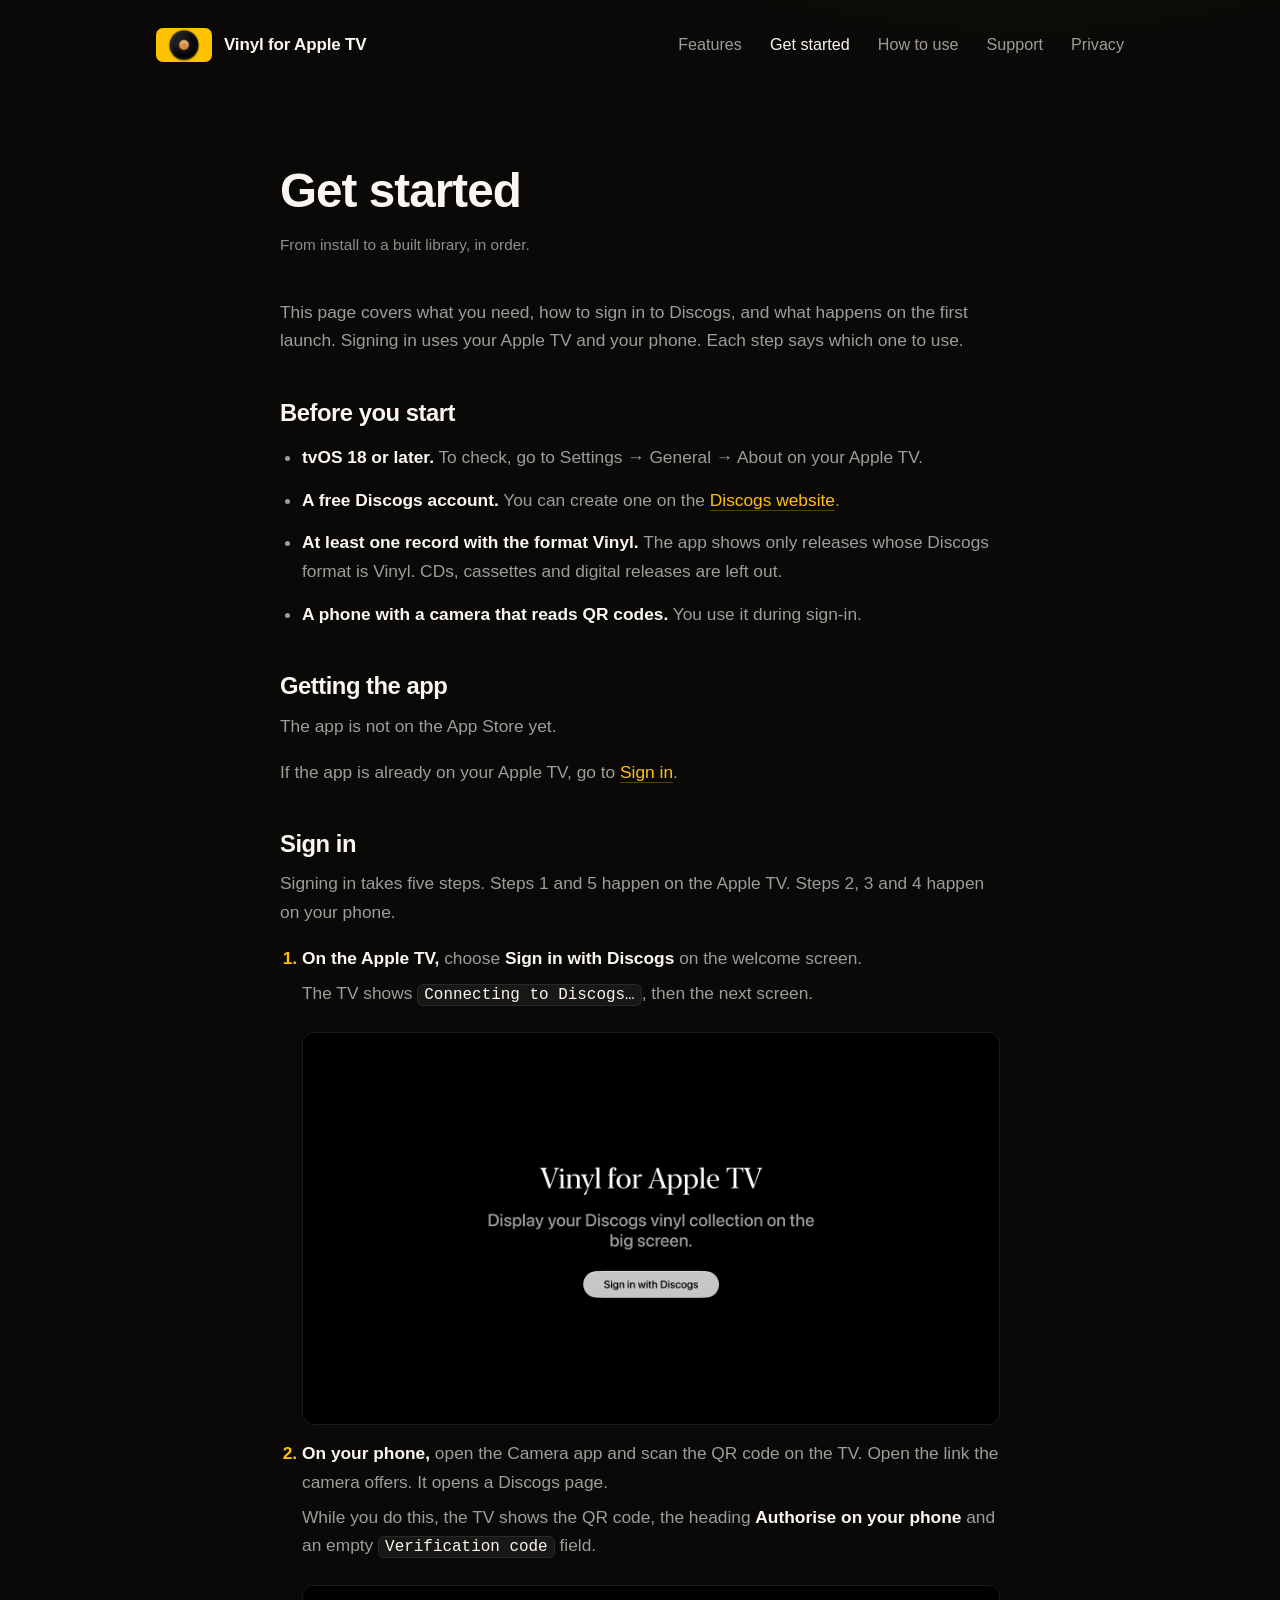
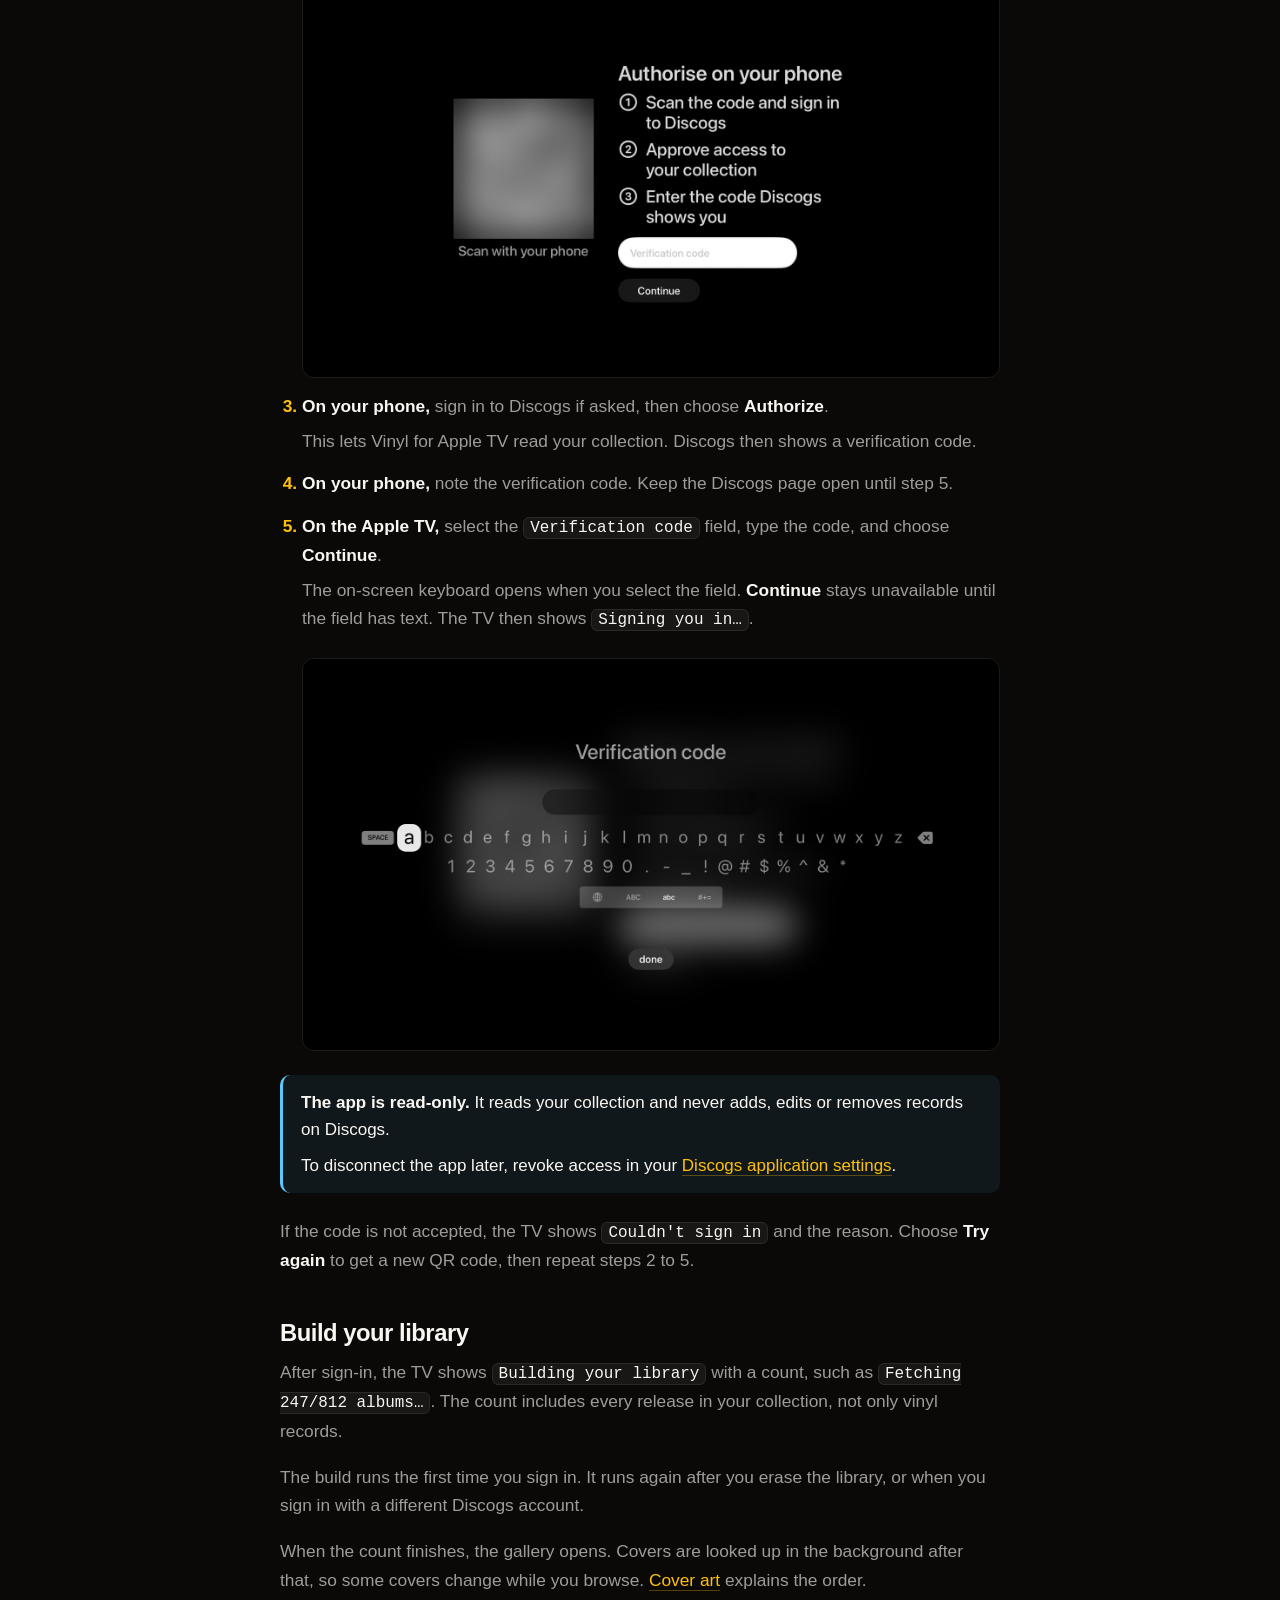
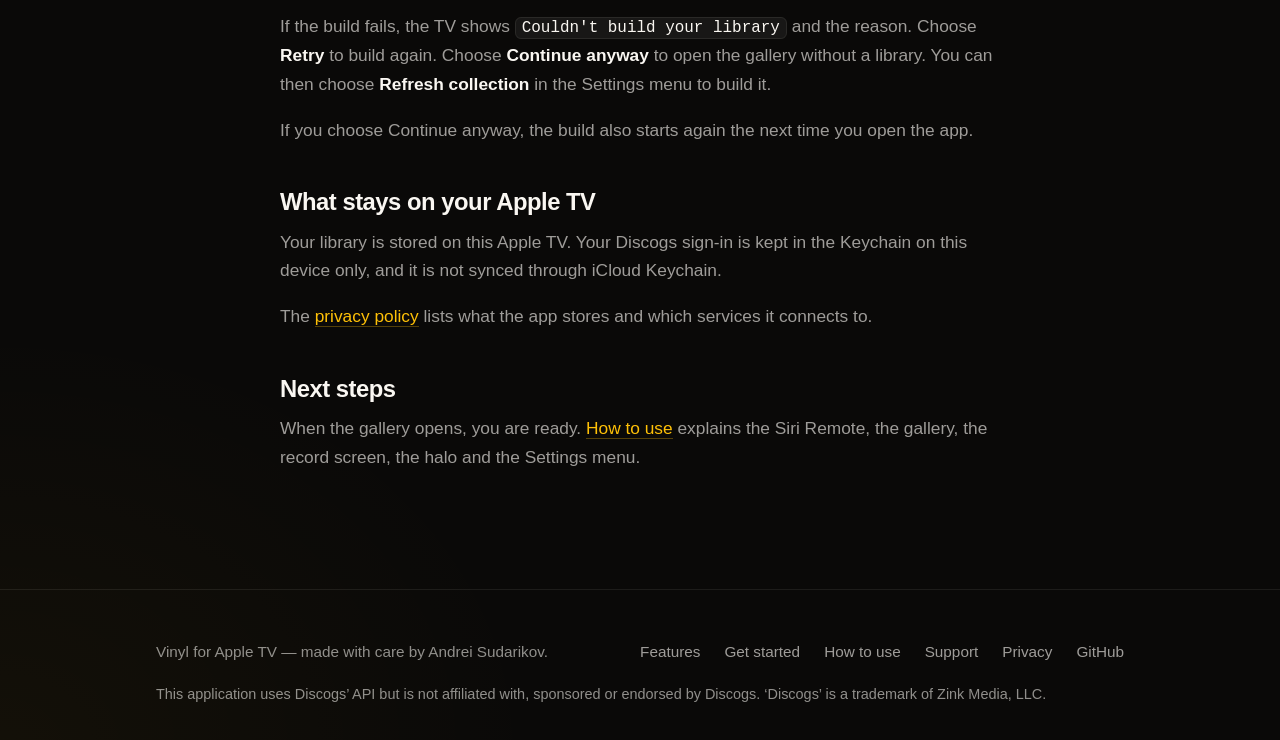
==== docs/get-started.html @ 359ac9bc "Split the guide into Get started, How to use and support pages Part of #162. guide.html becomes a sh" ====
<!doctype html>
<html lang="en">
<head>
  <meta charset="utf-8">
  <meta name="viewport" content="width=device-width, initial-scale=1, viewport-fit=cover">
  <title>Get started — Vinyl for Apple TV</title>
  <meta name="description" content="What you need, how to sign in to Discogs, and what happens when your Vinyl for Apple TV library is built.">
  <meta name="theme-color" content="#0a0908">
  <meta property="og:title" content="Get started — Vinyl for Apple TV">
  <meta property="og:description" content="What you need, how to sign in to Discogs, and what happens when your Vinyl for Apple TV library is built.">
  <meta property="og:image" content="https://andreisudarikov19.github.io/vinyl-art-apple-tv/assets/icon.png">
  <meta property="og:type" content="website">
  <link rel="icon" type="image/png" href="assets/icon.png">
  <link rel="apple-touch-icon" href="assets/icon.png">
  <link rel="stylesheet" href="styles.css">
</head>
<body>
  <header>
    <div class="container nav">
      <a class="nav-brand" href="./">
        <img src="assets/icon.png" alt="Vinyl for Apple TV icon">
        <span>Vinyl for Apple TV</span>
      </a>
      <nav class="nav-links" aria-label="Main">
        <a href="index.html#features">Features</a>
        <a href="get-started.html" aria-current="page">Get started</a>
        <a href="how-to-use.html">How to use</a>
        <a href="support.html">Support</a>
        <a href="privacy.html">Privacy</a>
      </nav>
    </div>
  </header>

  <main>
    <article class="container content">
      <h1>Get started</h1>
      <p class="subtitle">From install to a built library, in order.</p>

      <p>This page covers what you need, how to sign in to Discogs, and what happens on the first launch. Signing in uses your Apple TV and your phone. Each step says which one to use.</p>

      <h2 id="before-you-start">Before you start</h2>
      <ul>
        <li>
          <p><strong>tvOS 18 or later.</strong> To check, go to Settings → General → About on your Apple TV.</p>
        </li>
        <li>
          <p><strong>A free Discogs account.</strong> You can create one on the <a href="https://www.discogs.com">Discogs website</a>.</p>
        </li>
        <li>
          <p><strong>At least one record with the format Vinyl.</strong> The app shows only releases whose Discogs format is Vinyl. CDs, cassettes and digital releases are left out.</p>
        </li>
        <li>
          <p><strong>A phone with a camera that reads QR codes.</strong> You use it during sign-in.</p>
        </li>
      </ul>

      <h2 id="getting-the-app">Getting the app</h2>
      <p>The app is not on the App Store yet.</p>
      <!-- TODO(#162, question 1): state the install route once the owner decides it (TestFlight, a build from source, or the App Store). Do not add a promise before then. -->
      <p>If the app is already on your Apple TV, go to <a href="#sign-in">Sign in</a>.</p>

      <h2 id="sign-in">Sign in</h2>
      <p>Signing in takes five steps. Steps 1 and 5 happen on the Apple TV. Steps 2, 3 and 4 happen on your phone.</p>
      <ol>
        <li>
          <p><strong>On the Apple TV,</strong> choose <strong>Sign in with Discogs</strong> on the welcome screen.</p>
          <p>The TV shows <code>Connecting to Discogs…</code>, then the next screen.</p>
          <img class="screen" src="assets/screens/onboarding/welcome.jpg" alt="The welcome screen: the title Vinyl for Apple TV, a subtitle, and a single Sign in with Discogs button.">
        </li>
        <li>
          <p><strong>On your phone,</strong> open the Camera app and scan the QR code on the TV. Open the link the camera offers. It opens a Discogs page.</p>
          <p>While you do this, the TV shows the QR code, the heading <strong>Authorise on your phone</strong> and an empty <code>Verification code</code> field.</p>
          <img class="screen" src="assets/screens/onboarding/authorize.jpg" alt="The Authorise on your phone screen: a blurred QR code on the left, and three numbered steps, an empty Verification code field and a Continue button on the right.">
        </li>
        <li>
          <p><strong>On your phone,</strong> sign in to Discogs if asked, then choose <strong>Authorize</strong>.</p>
          <p>This lets Vinyl for Apple TV read your collection. Discogs then shows a verification code.</p>
        </li>
        <li>
          <p><strong>On your phone,</strong> note the verification code. Keep the Discogs page open until step 5.</p>
        </li>
        <li>
          <p><strong>On the Apple TV,</strong> select the <code>Verification code</code> field, type the code, and choose <strong>Continue</strong>.</p>
          <p>The on-screen keyboard opens when you select the field. <strong>Continue</strong> stays unavailable until the field has text. The TV then shows <code>Signing you in…</code>.</p>
          <img class="screen" src="assets/screens/onboarding/keyboard.jpg" alt="The on-screen keyboard under the Verification code heading, with rows of letters, digits and symbols, and a done key.">
        </li>
      </ol>

      <div class="callout info">
        <p><strong>The app is read-only.</strong> It reads your collection and never adds, edits or removes records on Discogs.</p>
        <p>To disconnect the app later, revoke access in your <a href="https://www.discogs.com/settings/applications">Discogs application settings</a>.</p>
      </div>

      <p>If the code is not accepted, the TV shows <code>Couldn't sign in</code> and the reason. Choose <strong>Try again</strong> to get a new QR code, then repeat steps 2 to 5.</p>

      <h2 id="build-library">Build your library</h2>
      <p>After sign-in, the TV shows <code>Building your library</code> with a count, such as <code>Fetching 247/812 albums…</code>. The count includes every release in your collection, not only vinyl records.</p>
      <p>The build runs the first time you sign in. It runs again after you erase the library, or when you sign in with a different Discogs account.</p>
      <p>When the count finishes, the gallery opens. Covers are looked up in the background after that, so some covers change while you browse. <a href="how-to-use.html#cover-art">Cover art</a> explains the order.</p>
      <p>If the build fails, the TV shows <code>Couldn't build your library</code> and the reason. Choose <strong>Retry</strong> to build again. Choose <strong>Continue anyway</strong> to open the gallery without a library. You can then choose <strong>Refresh collection</strong> in the Settings menu to build it.</p>
      <p>If you choose Continue anyway, the build also starts again the next time you open the app.</p>

      <h2 id="what-stays-on-your-apple-tv">What stays on your Apple TV</h2>
      <p>Your library is stored on this Apple TV. Your Discogs sign-in is kept in the Keychain on this device only, and it is not synced through iCloud Keychain.</p>
      <p>The <a href="privacy.html">privacy policy</a> lists what the app stores and which services it connects to.</p>

      <h2>Next steps</h2>
      <p>When the gallery opens, you are ready. <a href="how-to-use.html">How to use</a> explains the Siri Remote, the gallery, the record screen, the halo and the Settings menu.</p>
    </article>
  </main>

  <footer>
    <div class="container footer-inner">
      <div>Vinyl for Apple TV — made with care by Andrei Sudarikov.</div>
      <nav class="footer-links" aria-label="Footer">
        <a href="index.html#features">Features</a>
        <a href="get-started.html">Get started</a>
        <a href="how-to-use.html">How to use</a>
        <a href="support.html">Support</a>
        <a href="privacy.html">Privacy</a>
        <a href="https://github.com/andreisudarikov19/vinyl-art-apple-tv">GitHub</a>
      </nav>
      <p class="footer-notice">This application uses Discogs’ API but is not affiliated with, sponsored or endorsed by Discogs. ‘Discogs’ is a trademark of Zink Media, LLC.</p>
    </div>
  </footer>
</body>
</html>
---- docs/styles.css ----
:root {
  --bg: #0a0908;
  --bg-elevated: #15120e;
  --surface: rgba(255, 247, 233, 0.04);
  --surface-border: rgba(255, 247, 233, 0.08);
  --text: #faf7f2;
  --text-muted: rgba(250, 247, 242, 0.62);
  --text-faint: rgba(250, 247, 242, 0.56);
  --yolk: #ffc107;
  --yolk-warm: #ffb300;
  --yolk-glow: rgba(255, 193, 7, 0.22);
  --radius: 18px;
  --radius-lg: 28px;
  --max-width: 1080px;
  --content-pad: clamp(20px, 5vw, 56px);
}

* { box-sizing: border-box; }

html, body {
  margin: 0;
  padding: 0;
  background: var(--bg);
  color: var(--text);
  font-family: -apple-system, BlinkMacSystemFont, "SF Pro Display", "SF Pro Text", "Segoe UI", Roboto, Helvetica, Arial, sans-serif;
  font-size: 17px;
  line-height: 1.55;
  -webkit-font-smoothing: antialiased;
  -moz-osx-font-smoothing: grayscale;
  text-rendering: optimizeLegibility;
}

body {
  background:
    radial-gradient(ellipse 1200px 800px at 80% -10%, rgba(255, 193, 7, 0.08), transparent 60%),
    radial-gradient(ellipse 900px 700px at 0% 100%, rgba(255, 193, 7, 0.04), transparent 60%),
    var(--bg);
  min-height: 100vh;
}

a {
  color: var(--yolk);
  text-decoration: none;
  border-bottom: 1px solid rgba(255, 193, 7, 0.3);
  transition: border-color 120ms ease, color 120ms ease;
}
a:hover { border-bottom-color: var(--yolk); }
a:focus-visible,
.btn:focus-visible,
.faq summary:focus-visible {
  outline: 2px solid var(--yolk);
  outline-offset: 3px;
  border-radius: 4px;
}

h1, h2, h3 {
  font-weight: 700;
  letter-spacing: -0.02em;
  margin: 0;
  color: var(--text);
}
h1 { font-size: clamp(2.4rem, 6vw, 4.2rem); line-height: 1.05; }
h2 { font-size: clamp(1.6rem, 3.4vw, 2.4rem); line-height: 1.15; margin-bottom: 0.4em; }
h3 { font-size: 1.2rem; letter-spacing: -0.01em; }

p { margin: 0 0 1em; color: var(--text-muted); }
p.lead { font-size: clamp(1.15rem, 1.8vw, 1.35rem); color: var(--text); line-height: 1.45; }

.container {
  max-width: var(--max-width);
  margin: 0 auto;
  padding-left: var(--content-pad);
  padding-right: var(--content-pad);
}

/* --- Nav --- */
.nav {
  padding-top: 28px;
  padding-bottom: 28px;
  display: flex;
  flex-wrap: wrap;
  gap: 12px 28px;
  align-items: center;
  justify-content: space-between;
}
.nav-brand {
  display: flex;
  align-items: center;
  gap: 12px;
  color: var(--text);
  font-weight: 600;
  border: none;
  letter-spacing: -0.01em;
}
.nav-brand img { width: 56px; height: auto; aspect-ratio: 5 / 3; border-radius: 7px; object-fit: cover; }
.nav-links {
  display: flex;
  gap: 28px;
  font-size: 0.95rem;
}
.nav-links a {
  color: var(--text-muted);
  border: none;
}
.nav-links a:hover,
.nav-links a[aria-current="page"] { color: var(--text); }

/* --- Hero --- */
.hero {
  padding-top: clamp(32px, 5vw, 64px);
  padding-bottom: clamp(48px, 6vw, 80px);
  text-align: center;
  position: relative;
}
.hero-icon {
  width: clamp(200px, 24vw, 280px);
  height: auto;
  aspect-ratio: 5 / 3;
  object-fit: cover;
  border-radius: clamp(20px, 2.8vw, 30px);
  margin: 0 auto 28px;
  display: block;
  box-shadow:
    0 0 80px var(--yolk-glow),
    0 30px 80px rgba(0, 0, 0, 0.6),
    0 0 0 1px rgba(255, 255, 255, 0.04);
}
.hero h1 {
  max-width: 18ch;
  margin: 0 auto 20px;
}
.hero p.lead {
  max-width: 48ch;
  margin: 0 auto 32px;
}

/* --- Buttons --- */
.cta-row {
  display: flex;
  gap: 14px;
  justify-content: center;
  flex-wrap: wrap;
}
.btn {
  display: inline-flex;
  align-items: center;
  gap: 10px;
  padding: 14px 26px;
  border-radius: 100px;
  font-weight: 600;
  font-size: 1rem;
  letter-spacing: -0.005em;
  border: none;
  cursor: pointer;
  transition: transform 120ms ease, box-shadow 120ms ease, background 120ms ease;
}
/* A link styled as a button, for the call to action. */
.btn-link {
  background: var(--yolk);
  color: #0a0908;
}
.btn-link:hover { background: var(--yolk-warm); }

/* Not a link: shown until the App Store page exists. */
.btn-soon {
  background: var(--surface);
  color: var(--text-muted);
  border: 1px solid var(--surface-border);
  cursor: default;
}

/* --- Section --- */
section {
  padding: clamp(48px, 5.5vw, 72px) 0 clamp(56px, 6.5vw, 84px);
  position: relative;
}
section + section { border-top: 1px solid var(--surface-border); }

.section-eyebrow {
  display: inline-block;
  font-size: 0.78rem;
  font-weight: 600;
  letter-spacing: 0.18em;
  text-transform: uppercase;
  color: var(--text-faint);
  margin-bottom: 16px;
}

/* --- Showcase / screenshots --- */
.showcase {
  display: grid;
  gap: 20px;
  grid-template-columns: minmax(0, 1fr);
  margin-top: 36px;
}
@media (min-width: 600px) {
  .showcase { grid-template-columns: repeat(2, minmax(0, 1fr)); }
}
@media (min-width: 1100px) {
  .showcase { grid-template-columns: repeat(4, minmax(0, 1fr)); }
}
.showcase-item {
  background: var(--surface);
  border: 1px solid var(--surface-border);
  border-radius: var(--radius);
  overflow: hidden;
  backdrop-filter: blur(20px);
  -webkit-backdrop-filter: blur(20px);
}
.showcase-item img {
  width: 100%;
  aspect-ratio: 16 / 9;
  object-fit: cover;
  display: block;
}
.showcase-item img.zoomable {
  cursor: zoom-in;
  transition: transform 240ms ease, filter 240ms ease;
}
.showcase-item:hover img.zoomable,
.showcase-item img.zoomable:focus {
  transform: scale(1.015);
  filter: brightness(1.06);
}
.showcase-item img.zoomable:focus { outline: none; }
.showcase-item:has(img.zoomable:focus-visible) {
  box-shadow: 0 0 0 2px var(--yolk);
}
.showcase-item .caption {
  padding: 18px 20px;
}
.showcase-item .caption h3 { margin-bottom: 4px; }
.showcase-item .caption p { margin: 0; font-size: 0.95rem; }

/* --- Lightbox --- */
.lightbox[hidden] { display: none; }
.lightbox {
  position: fixed;
  inset: 0;
  z-index: 1000;
  background: rgba(8, 6, 4, 0.92);
  backdrop-filter: blur(24px);
  -webkit-backdrop-filter: blur(24px);
  display: flex;
  flex-direction: column;
  align-items: center;
  justify-content: center;
  gap: 18px;
  padding: clamp(20px, 4vw, 56px);
  opacity: 0;
  transition: opacity 200ms ease;
}
.lightbox.is-open { opacity: 1; }
.lightbox-stage {
  display: flex;
  align-items: center;
  justify-content: center;
  gap: clamp(12px, 2vw, 24px);
  width: 100%;
  min-height: 0;
  flex: 1 1 auto;
}
.lightbox-img {
  max-width: 100%;
  max-height: 100%;
  object-fit: contain;
  border-radius: 12px;
  box-shadow: 0 40px 100px rgba(0, 0, 0, 0.6), 0 0 0 1px rgba(255, 255, 255, 0.04);
  flex: 0 1 auto;
  min-height: 0;
}
.lightbox-caption {
  flex: 0 0 auto;
  text-align: center;
  color: var(--text-muted);
  font-size: 0.95rem;
  letter-spacing: -0.005em;
  padding: 0 24px;
  min-height: 1.4em;
}
.lightbox button {
  background: rgba(255, 247, 233, 0.08);
  border: 1px solid var(--surface-border);
  color: var(--text);
  width: 48px;
  height: 48px;
  border-radius: 50%;
  cursor: pointer;
  display: flex;
  align-items: center;
  justify-content: center;
  padding: 0;
  flex-shrink: 0;
  backdrop-filter: blur(20px);
  -webkit-backdrop-filter: blur(20px);
  transition: background 120ms ease, transform 120ms ease, border-color 120ms ease;
}
.lightbox button svg {
  display: block;
  width: 20px;
  height: 20px;
}
.lightbox button:hover {
  background: rgba(255, 247, 233, 0.16);
  border-color: rgba(255, 247, 233, 0.18);
  transform: scale(1.06);
}
.lightbox button:focus-visible {
  outline: 2px solid var(--yolk);
  outline-offset: 3px;
}
.lightbox-close {
  position: absolute;
  top: 24px;
  right: 24px;
}

@media (max-width: 600px) {
  .lightbox-stage { gap: 8px; }
  .lightbox-prev, .lightbox-next { width: 40px; height: 40px; }
  .lightbox-prev svg, .lightbox-next svg { width: 16px; height: 16px; }
  .lightbox-close { top: 16px; right: 16px; width: 40px; height: 40px; }
  .lightbox-close svg { width: 16px; height: 16px; }
  .lightbox-caption { font-size: 0.85rem; }
}

/* --- Feature grid --- */
.features {
  display: grid;
  gap: 20px;
  grid-template-columns: repeat(2, 1fr);
  margin-top: 36px;
}
@media (max-width: 600px) {
  .features { grid-template-columns: 1fr; }
}
.feature {
  background: var(--surface);
  border: 1px solid var(--surface-border);
  border-radius: var(--radius);
  padding: 28px;
  backdrop-filter: blur(20px);
  -webkit-backdrop-filter: blur(20px);
}
.feature h3 { margin-bottom: 10px; }
.feature p { margin: 0; font-size: 0.97rem; }
.feature .icon-dot {
  width: 36px;
  height: 36px;
  border-radius: 10px;
  background: var(--yolk-glow);
  display: flex;
  align-items: center;
  justify-content: center;
  margin-bottom: 18px;
  color: var(--yolk);
  font-size: 1.2rem;
}

/* --- Content pages (privacy, support) --- */
.content {
  padding-top: clamp(40px, 6vw, 80px);
  padding-bottom: clamp(60px, 8vw, 100px);
  /* A 720px column inside the container's side gutters. Long words, such as
     the support email, wrap instead of overflowing a narrow phone. */
  max-width: calc(720px + 2 * var(--content-pad));
  margin: 0 auto;
  overflow-wrap: anywhere;
}
.content h1 { font-size: clamp(2rem, 4vw, 2.8rem); margin-bottom: 16px; }
.content .updated, .content .subtitle { color: var(--text-faint); font-size: 0.9rem; margin-bottom: 40px; }
.content h2 { font-size: 1.4rem; margin-top: 44px; margin-bottom: 12px; }
.content p, .content li { color: var(--text-muted); font-size: 1.02rem; line-height: 1.65; }
.content ul, .content ol { padding-left: 22px; }
.content li { margin-bottom: 14px; }
.content li > p { margin: 0; }
.content li > p + p { margin-top: 6px; color: var(--text-muted); }
.content li > ul, .content li > ol { margin-top: 10px; margin-bottom: 0; }
.content ol li::marker { color: var(--yolk); font-weight: 600; }
.content strong { color: var(--text); font-weight: 600; }
.content code {
  font-family: ui-monospace, "SF Mono", Menlo, Consolas, monospace;
  font-size: 0.92em;
  background: rgba(255, 247, 233, 0.06);
  border: 1px solid var(--surface-border);
  border-radius: 6px;
  padding: 1px 6px;
  color: var(--text);
}
.content img.screen {
  display: block;
  width: 100%;
  height: auto;
  margin: 24px 0 8px;
  border-radius: 12px;
  border: 1px solid var(--surface-border);
}
.content figure { margin: 28px 0; }
.content figure img.screen { margin: 0; }
.content figcaption {
  margin-top: 10px;
  color: var(--text-faint);
  font-size: 0.92rem;
  line-height: 1.5;
}

/* Hub cards on guide.html are links. */
a.feature {
  display: block;
  color: inherit;
  transition: border-color 120ms ease;
}
a.feature:hover { border-color: rgba(255, 193, 7, 0.4); }

.faq details {
  background: var(--surface);
  border: 1px solid var(--surface-border);
  border-radius: var(--radius);
  padding: 18px 22px;
  margin-bottom: 12px;
  backdrop-filter: blur(20px);
  -webkit-backdrop-filter: blur(20px);
}
.faq summary {
  cursor: pointer;
  font-weight: 600;
  color: var(--text);
  list-style: none;
  padding-right: 24px;
  position: relative;
}
.faq summary::-webkit-details-marker { display: none; }
.faq summary::after {
  content: "+";
  position: absolute;
  right: 0;
  top: 0;
  color: var(--yolk);
  font-weight: 400;
  font-size: 1.4rem;
  line-height: 1;
  transition: transform 200ms ease;
}
.faq details[open] summary::after { transform: rotate(45deg); }
.faq details p { margin-top: 12px; margin-bottom: 0; }

/* --- Callout --- */
.callout {
  background: rgba(255, 193, 7, 0.07);
  border-left: 3px solid var(--yolk);
  border-radius: 10px;
  padding: 14px 18px;
  margin: 24px 0;
}
.callout p { margin: 0; color: var(--text); font-size: 1rem; }
.callout p + p { margin-top: 8px; }
.callout strong { color: var(--text); font-weight: 600; }
.callout code { color: var(--text); }
.content .callout p { font-size: 1rem; line-height: 1.6; }

.callout.info {
  background: rgba(90, 200, 250, 0.08);
  border-left-color: #5ac8fa;
}
.callout.tip {
  background: rgba(48, 209, 88, 0.08);
  border-left-color: #30d158;
}

/* --- Footer --- */
footer {
  padding: 50px 0 40px;
  border-top: 1px solid var(--surface-border);
  color: var(--text-faint);
  font-size: 0.9rem;
}
.footer-inner {
  display: flex;
  flex-wrap: wrap;
  gap: 20px;
  align-items: center;
  justify-content: space-between;
}
.footer-links {
  display: flex;
  flex-wrap: wrap;
  gap: 24px;
}
.footer-links a {
  color: var(--text-muted);
  border: none;
}
.footer-links a:hover { color: var(--text); }
.footer-notice {
  flex-basis: 100%;
  margin: 0;
  color: var(--text-faint);
  font-size: 0.85rem;
}

/* --- Responsive --- */
@media (max-width: 600px) {
  .nav-links { gap: 18px; font-size: 0.9rem; }
  .cta-row { flex-direction: column; align-items: stretch; }
  .cta-row .btn { justify-content: center; }
}
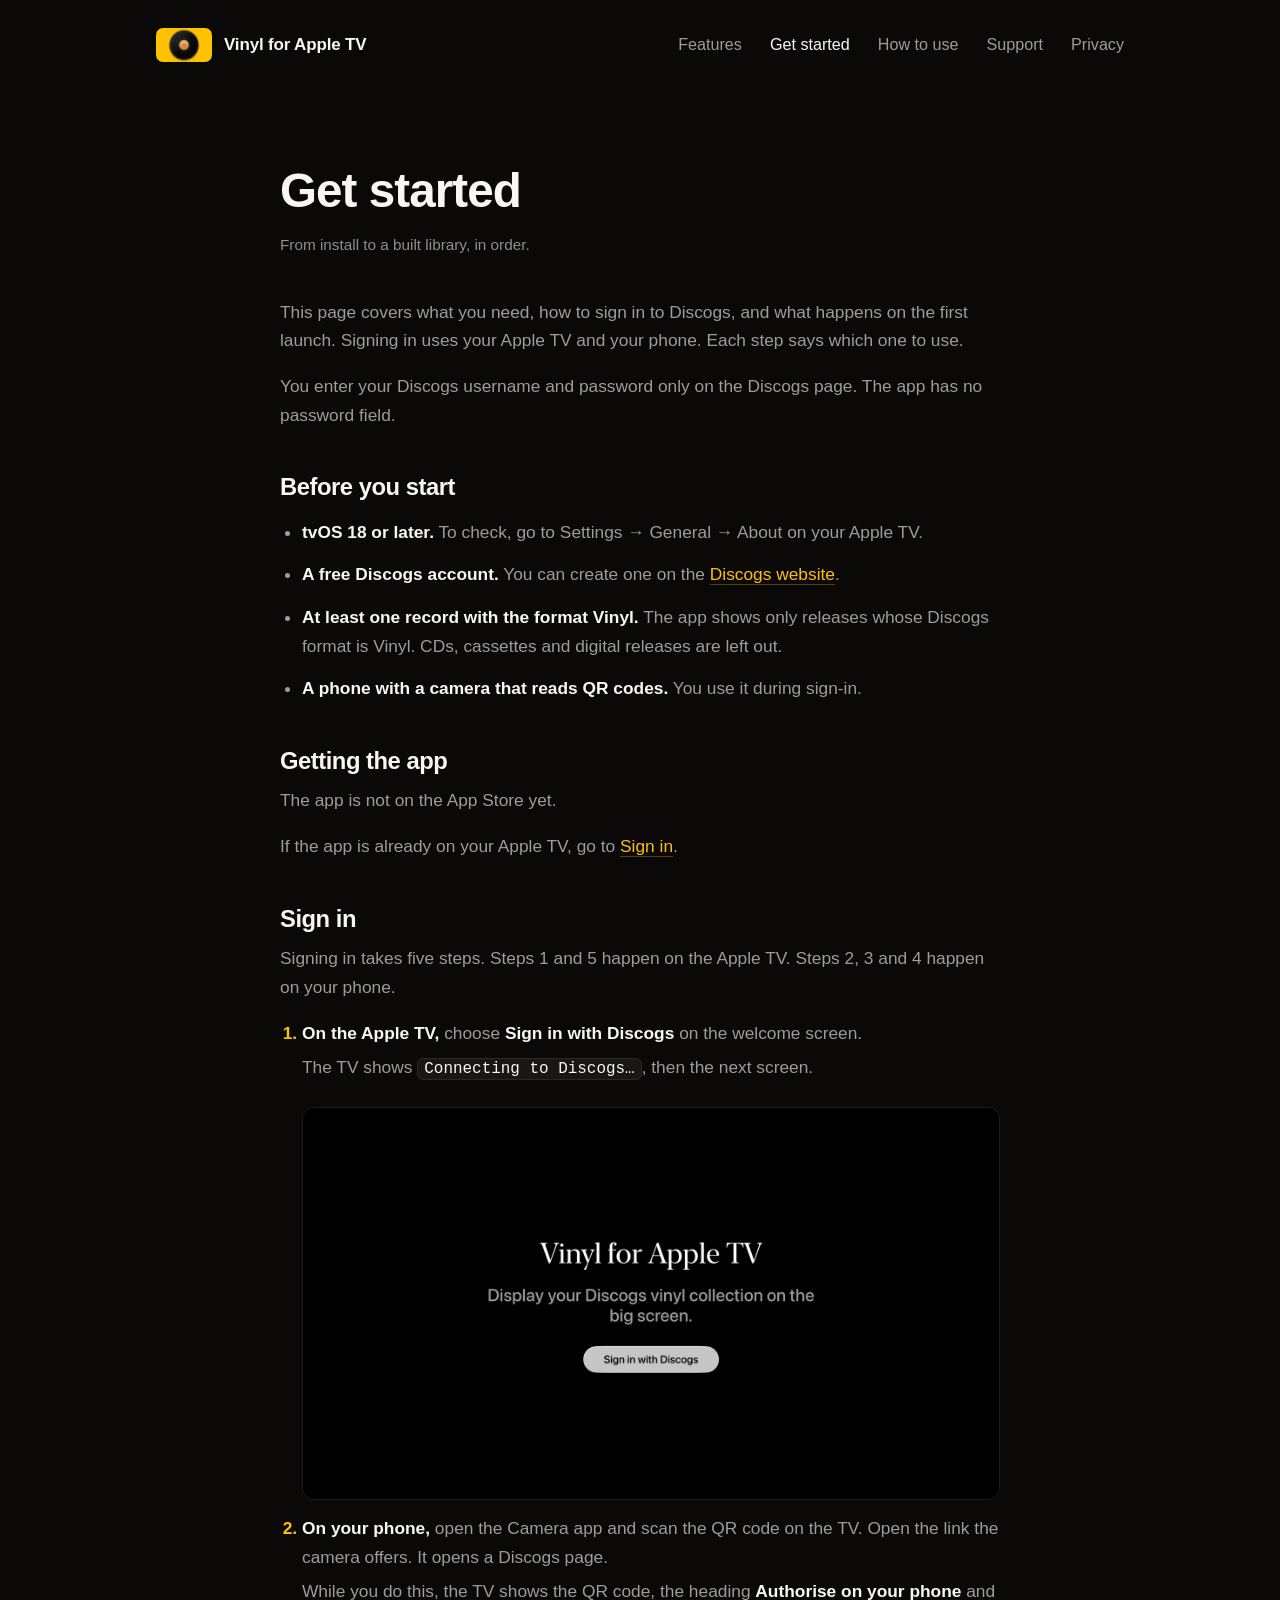
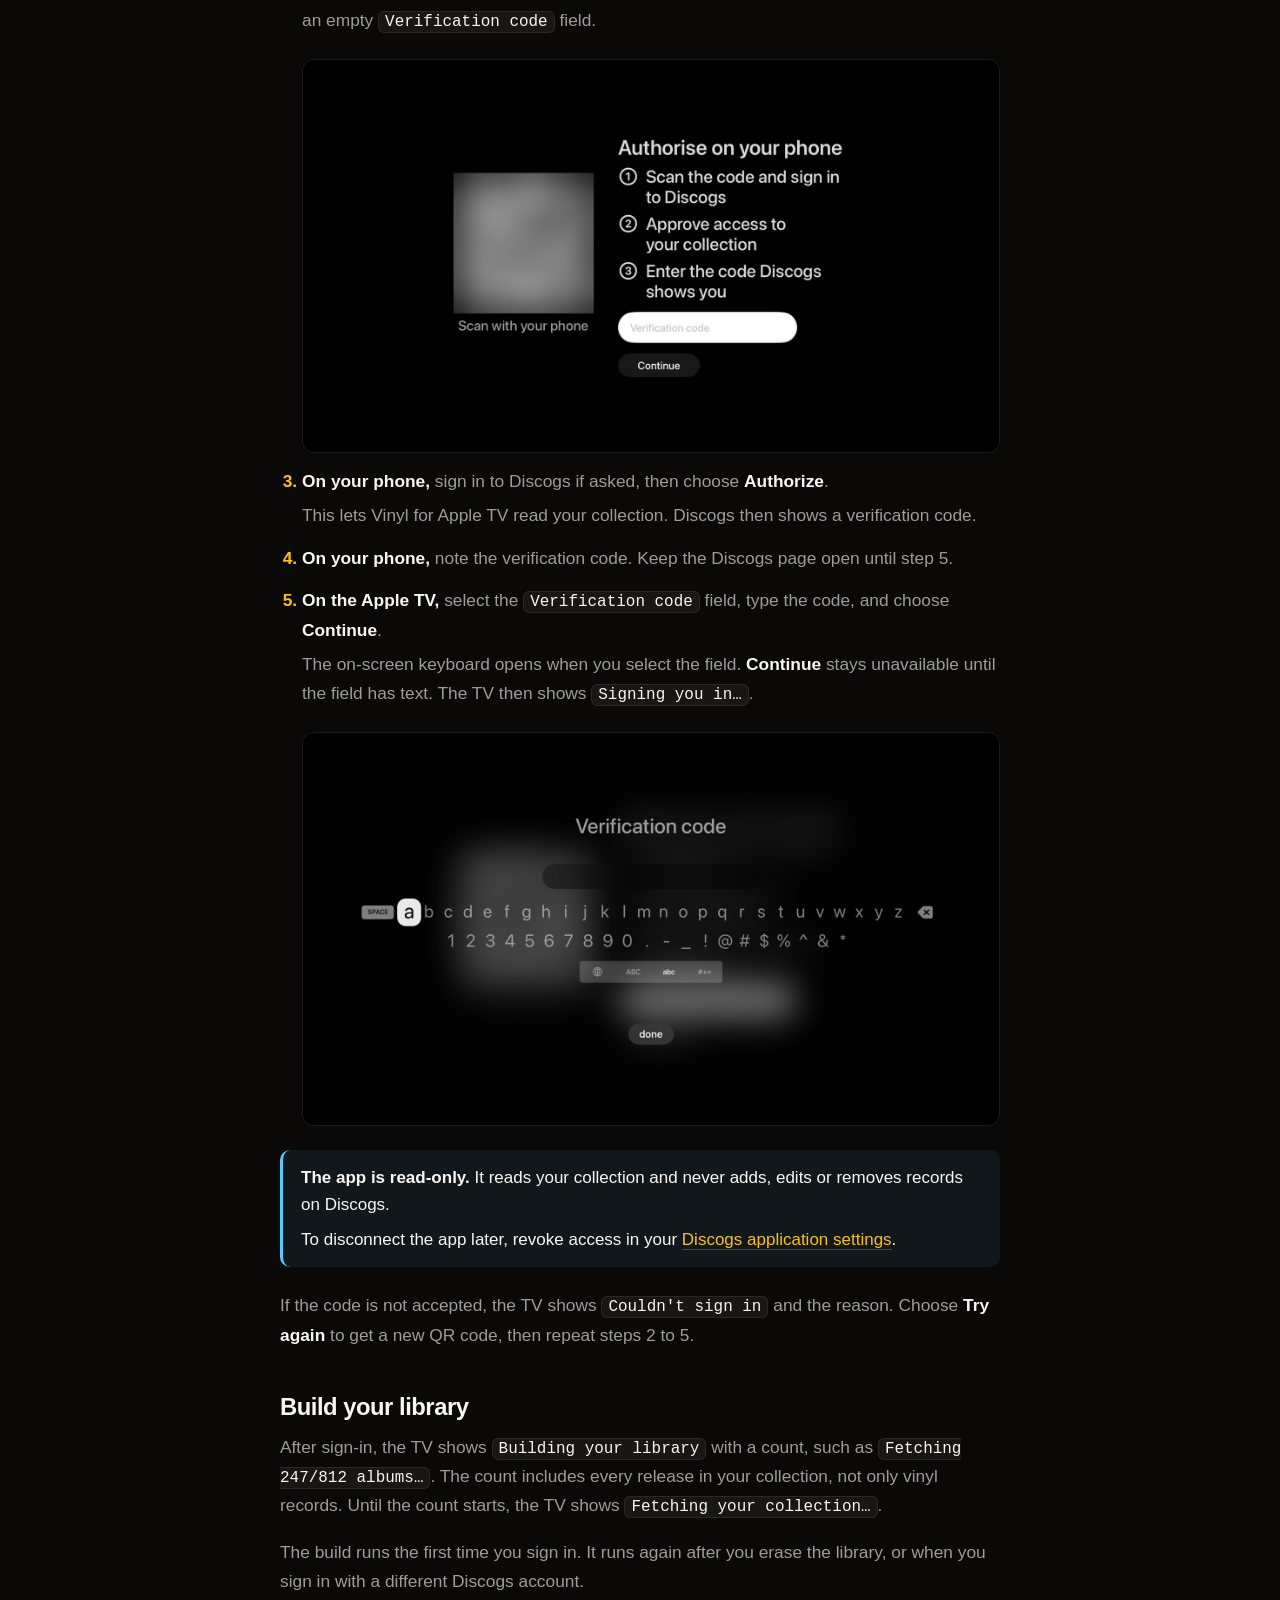
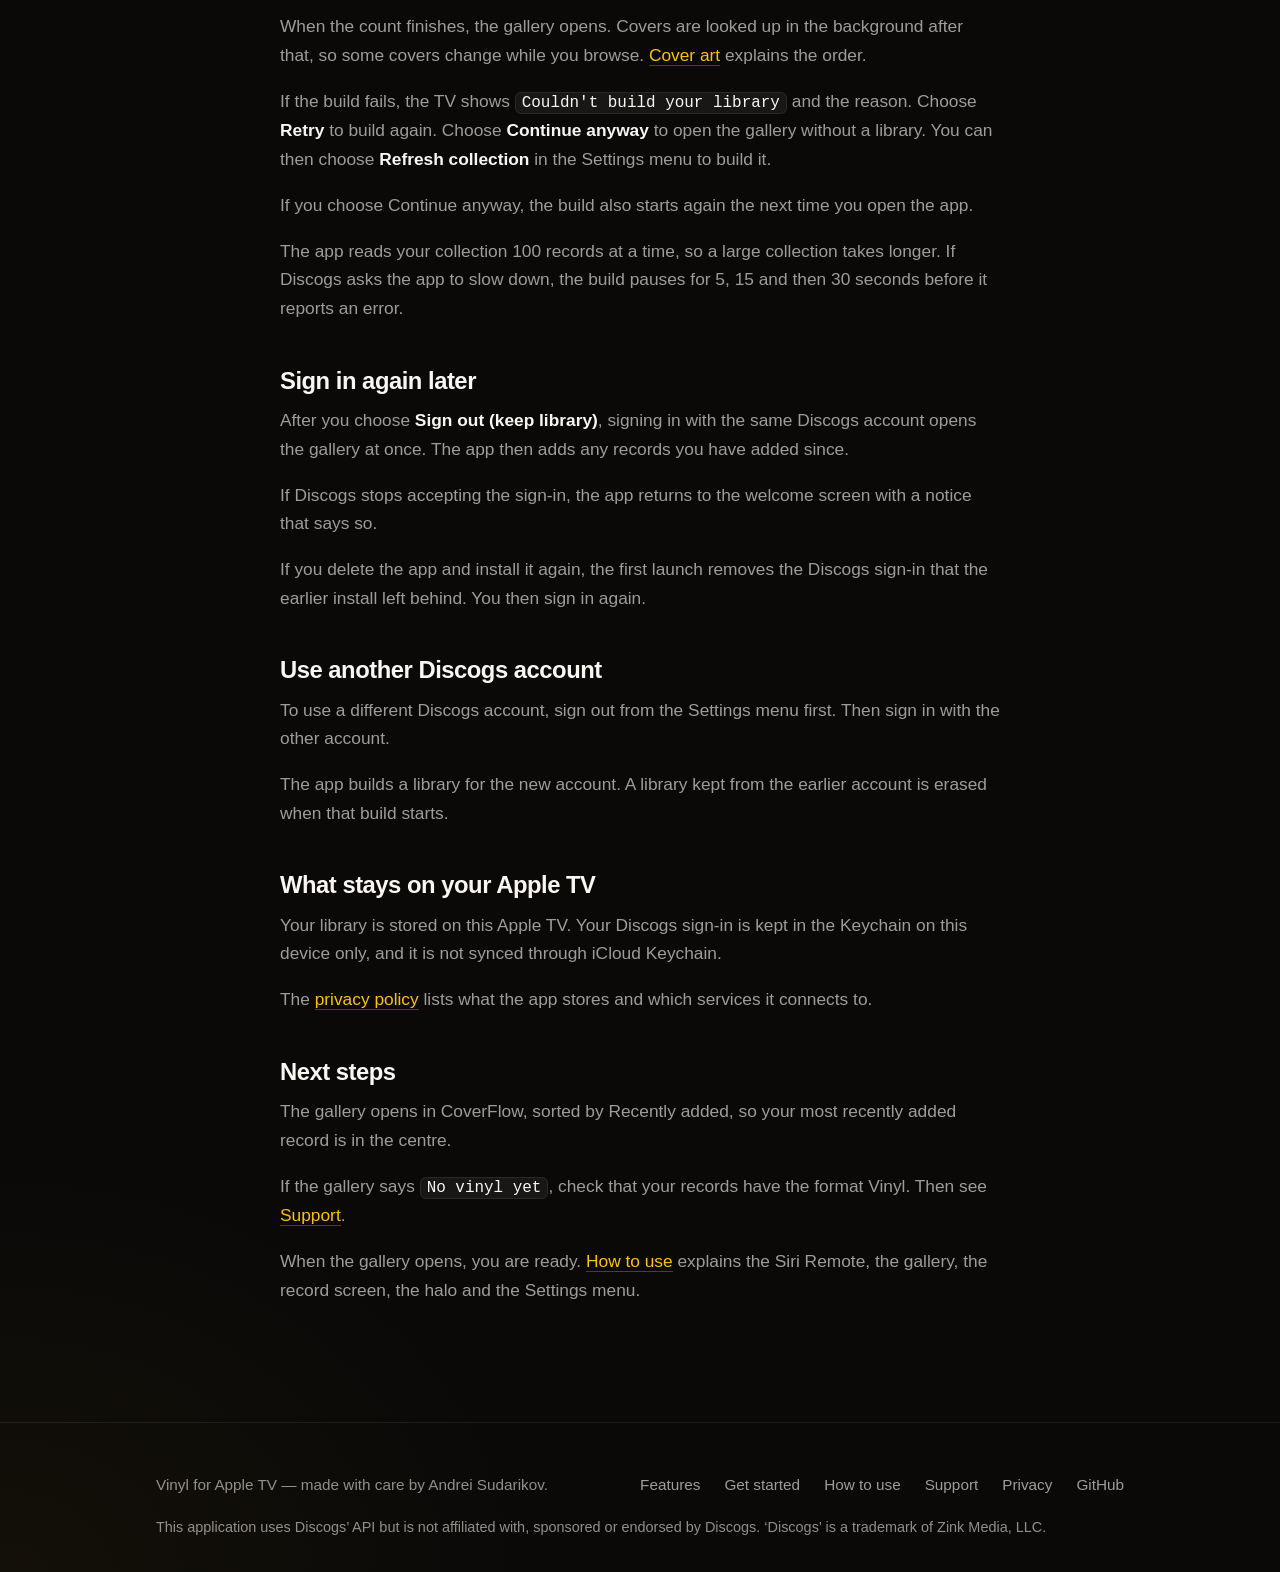
==== commit d2b246ed: "Trim How to use, add sign-in detail to Get started How to use: shorter intro and settings line, curl" ====
--- a/docs/get-started.html
+++ b/docs/get-started.html
@@ -37,6 +37,7 @@
       <p class="subtitle">From install to a built library, in order.</p>
 
       <p>This page covers what you need, how to sign in to Discogs, and what happens on the first launch. Signing in uses your Apple TV and your phone. Each step says which one to use.</p>
+      <p>You enter your Discogs username and password only on the Discogs page. The app has no password field.</p>
 
       <h2 id="before-you-start">Before you start</h2>
       <ul>
@@ -94,17 +95,29 @@
       <p>If the code is not accepted, the TV shows <code>Couldn't sign in</code> and the reason. Choose <strong>Try again</strong> to get a new QR code, then repeat steps 2 to 5.</p>
 
       <h2 id="build-library">Build your library</h2>
-      <p>After sign-in, the TV shows <code>Building your library</code> with a count, such as <code>Fetching 247/812 albums…</code>. The count includes every release in your collection, not only vinyl records.</p>
+      <p>After sign-in, the TV shows <code>Building your library</code> with a count, such as <code>Fetching 247/812 albums…</code>. The count includes every release in your collection, not only vinyl records. Until the count starts, the TV shows <code>Fetching your collection…</code>.</p>
       <p>The build runs the first time you sign in. It runs again after you erase the library, or when you sign in with a different Discogs account.</p>
       <p>When the count finishes, the gallery opens. Covers are looked up in the background after that, so some covers change while you browse. <a href="how-to-use.html#cover-art">Cover art</a> explains the order.</p>
       <p>If the build fails, the TV shows <code>Couldn't build your library</code> and the reason. Choose <strong>Retry</strong> to build again. Choose <strong>Continue anyway</strong> to open the gallery without a library. You can then choose <strong>Refresh collection</strong> in the Settings menu to build it.</p>
       <p>If you choose Continue anyway, the build also starts again the next time you open the app.</p>
+      <p>The app reads your collection 100 records at a time, so a large collection takes longer. If Discogs asks the app to slow down, the build pauses for 5, 15 and then 30 seconds before it reports an error.</p>
+
+      <h2 id="sign-in-again">Sign in again later</h2>
+      <p>After you choose <strong>Sign out (keep library)</strong>, signing in with the same Discogs account opens the gallery at once. The app then adds any records you have added since.</p>
+      <p>If Discogs stops accepting the sign-in, the app returns to the welcome screen with a notice that says so.</p>
+      <p>If you delete the app and install it again, the first launch removes the Discogs sign-in that the earlier install left behind. You then sign in again.</p>
+
+      <h2 id="another-account">Use another Discogs account</h2>
+      <p>To use a different Discogs account, sign out from the Settings menu first. Then sign in with the other account.</p>
+      <p>The app builds a library for the new account. A library kept from the earlier account is erased when that build starts.</p>
 
       <h2 id="what-stays-on-your-apple-tv">What stays on your Apple TV</h2>
       <p>Your library is stored on this Apple TV. Your Discogs sign-in is kept in the Keychain on this device only, and it is not synced through iCloud Keychain.</p>
       <p>The <a href="privacy.html">privacy policy</a> lists what the app stores and which services it connects to.</p>
 
       <h2>Next steps</h2>
+      <p>The gallery opens in CoverFlow, sorted by Recently added, so your most recently added record is in the centre.</p>
+      <p>If the gallery says <code>No vinyl yet</code>, check that your records have the format Vinyl. Then see <a href="support.html#frequently-asked-questions">Support</a>.</p>
       <p>When the gallery opens, you are ready. <a href="how-to-use.html">How to use</a> explains the Siri Remote, the gallery, the record screen, the halo and the Settings menu.</p>
     </article>
   </main>
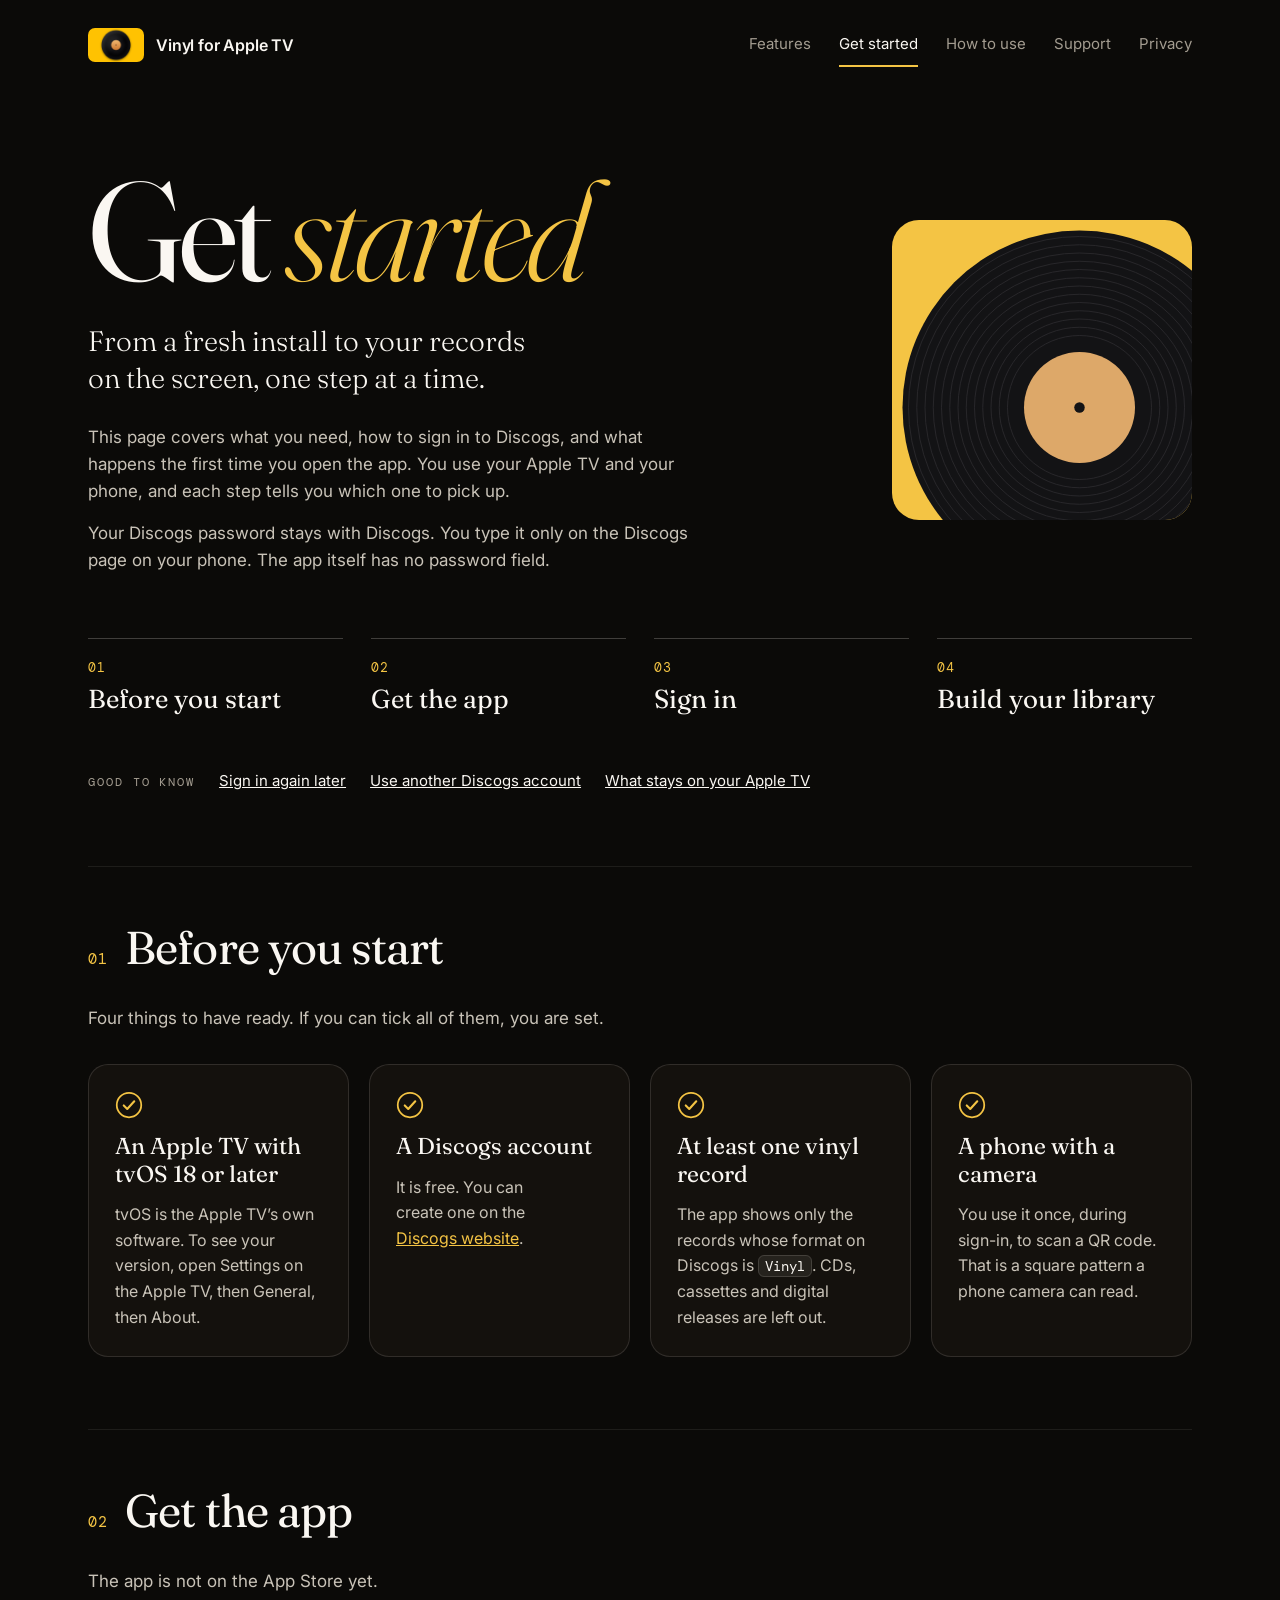
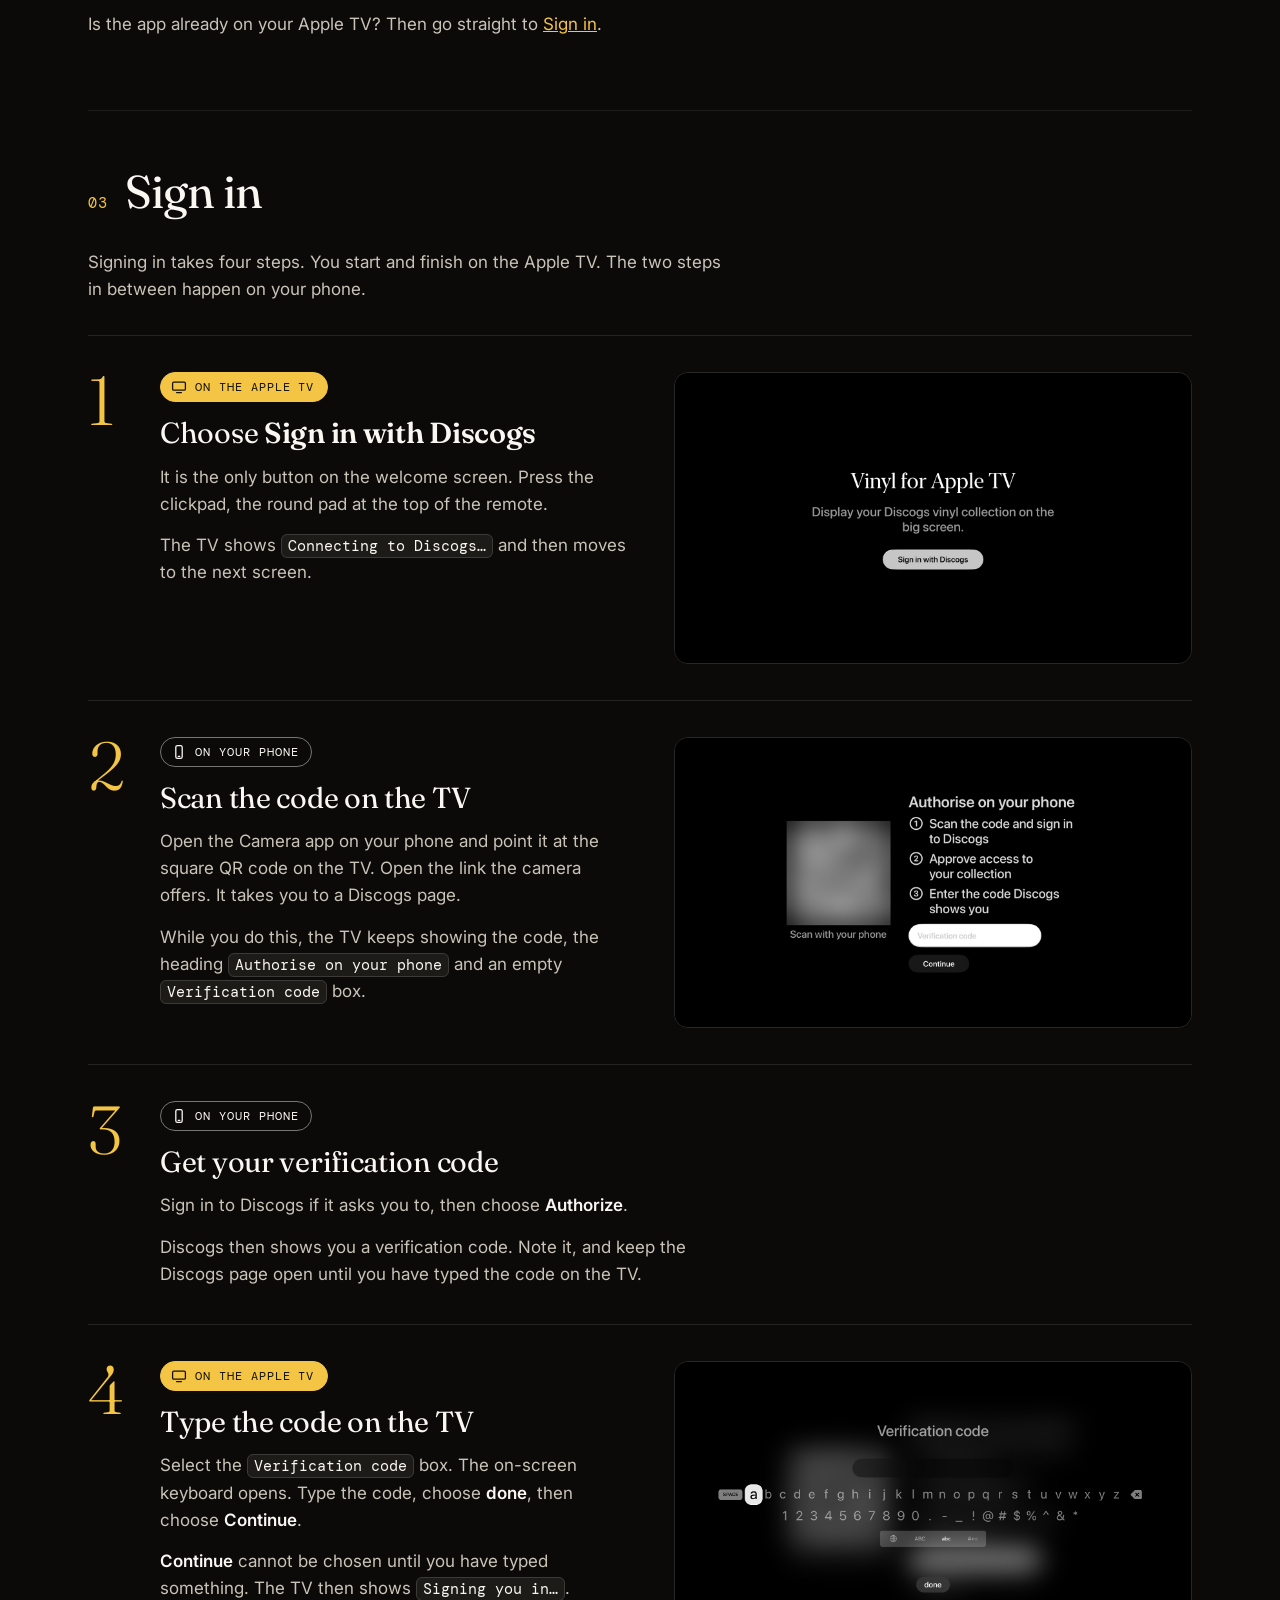
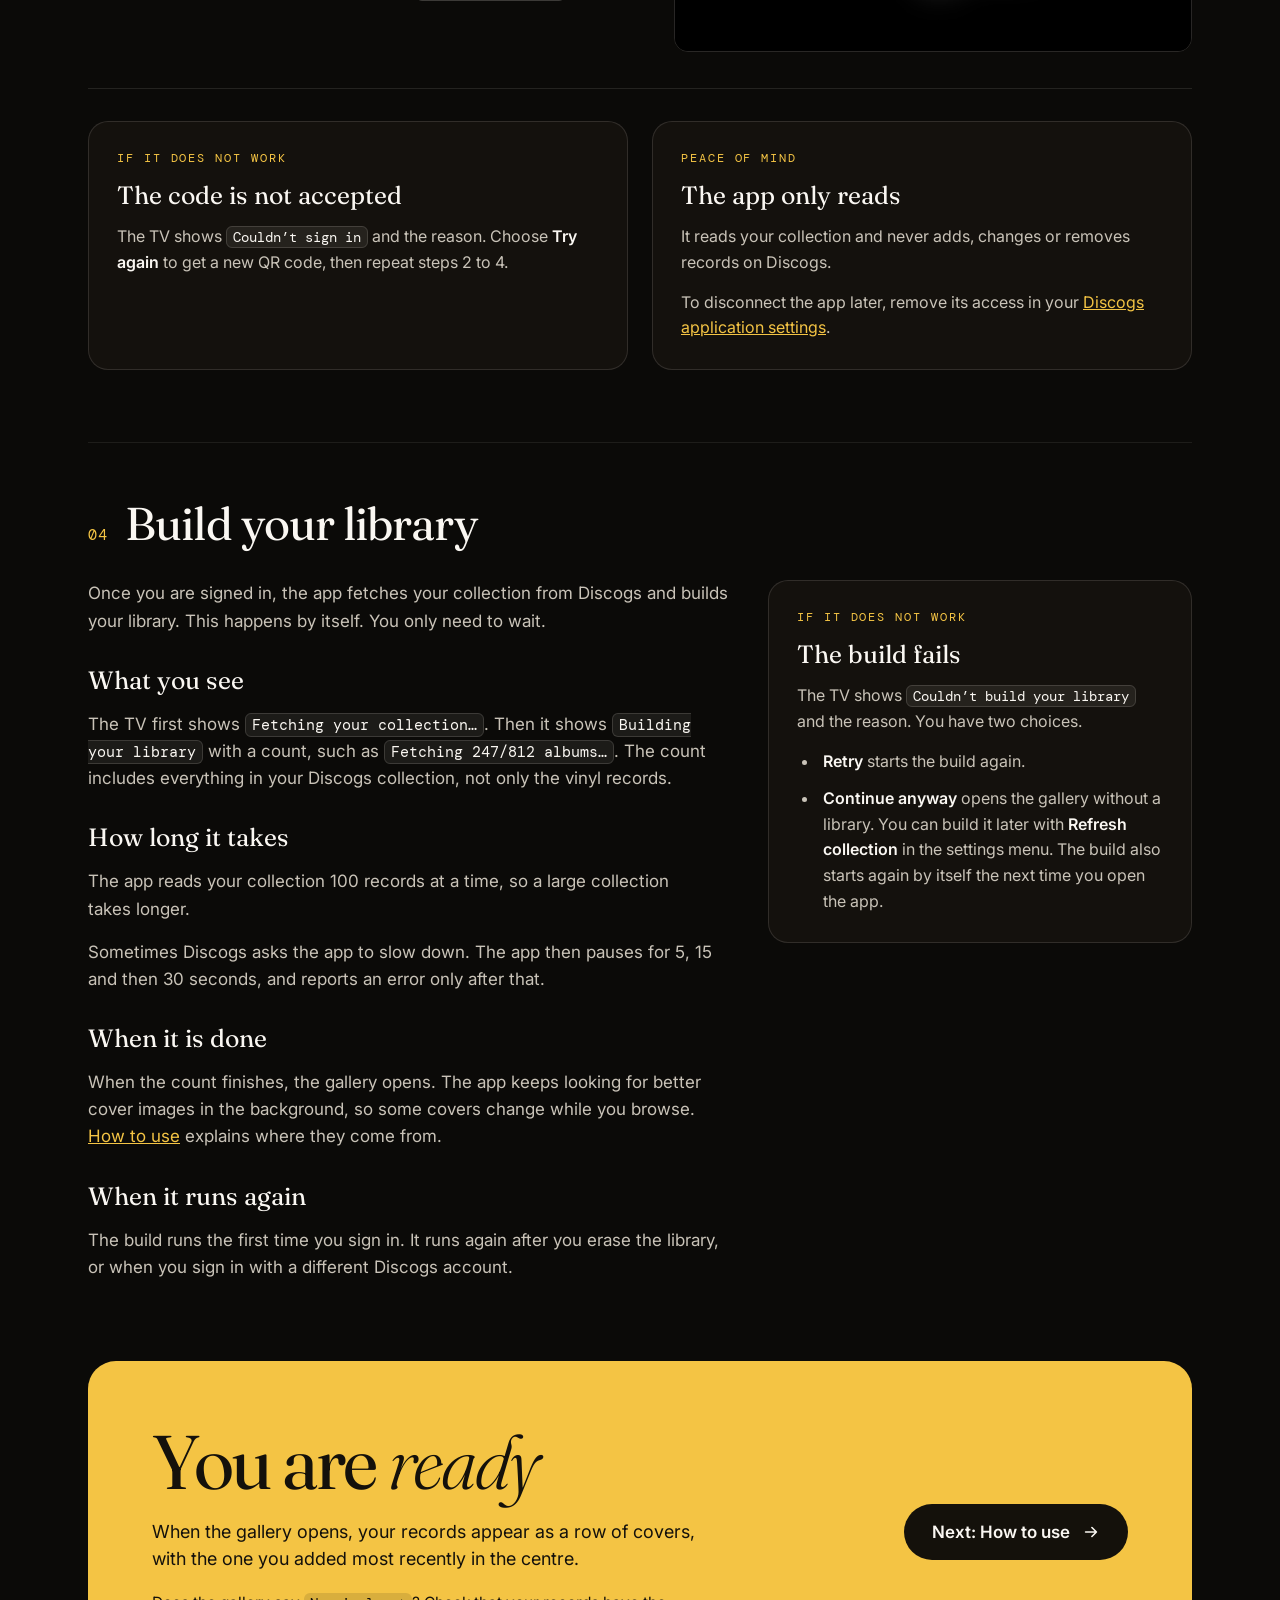
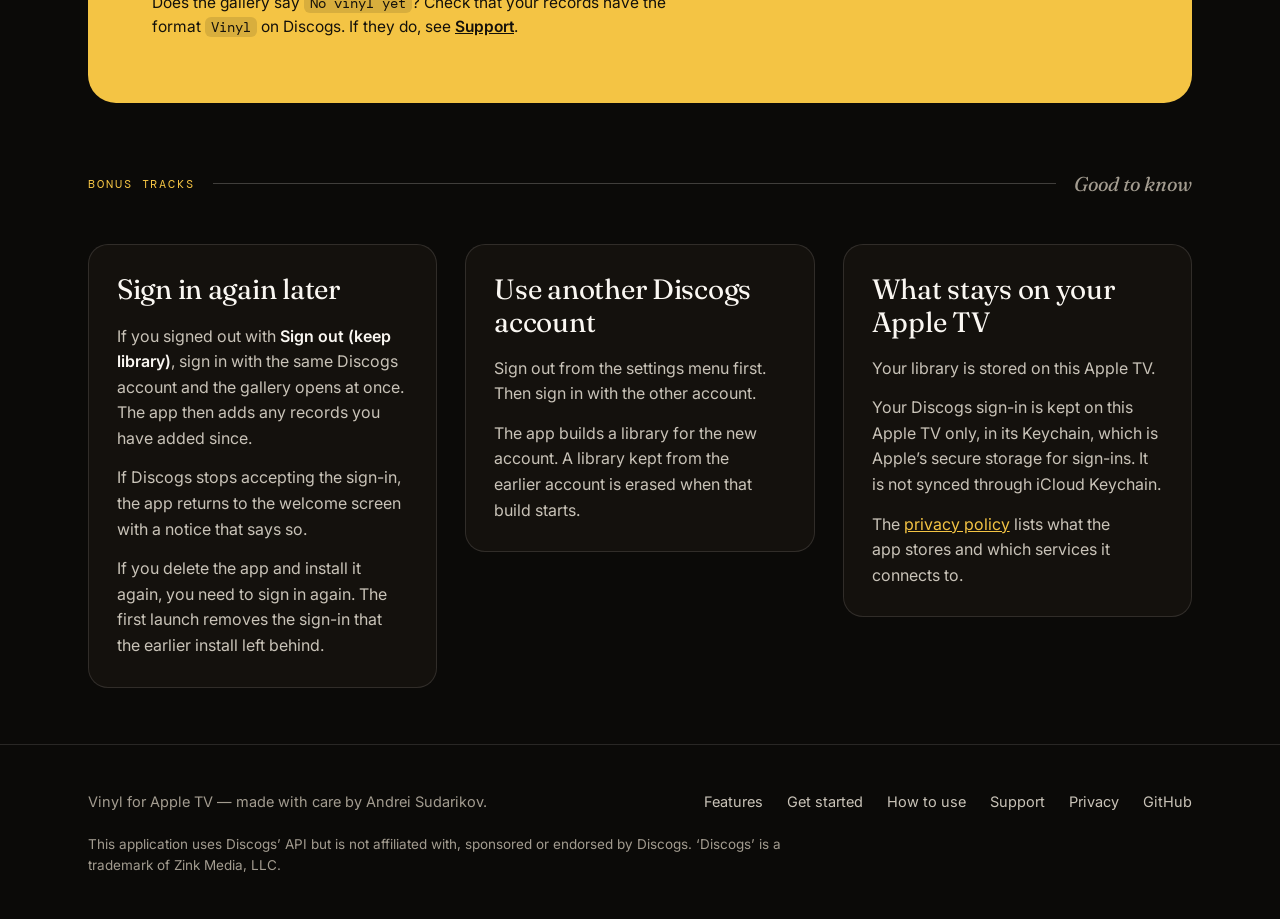
==== commit 56eaa866: "Wire up the site redesign Replace the five pages and styles.css in docs/ with the liner notes redesi" ====
--- a/docs/get-started.html
+++ b/docs/get-started.html
@@ -5,136 +5,201 @@
   <meta name="viewport" content="width=device-width, initial-scale=1, viewport-fit=cover">
   <title>Get started — Vinyl for Apple TV</title>
   <meta name="description" content="What you need, how to sign in to Discogs, and what happens when your Vinyl for Apple TV library is built.">
-  <meta name="theme-color" content="#0a0908">
+  <meta name="theme-color" content="#0b0a08">
   <meta property="og:title" content="Get started — Vinyl for Apple TV">
   <meta property="og:description" content="What you need, how to sign in to Discogs, and what happens when your Vinyl for Apple TV library is built.">
   <meta property="og:image" content="https://andreisudarikov19.github.io/vinyl-art-apple-tv/assets/icon.png">
   <meta property="og:type" content="website">
   <link rel="icon" type="image/png" href="assets/icon.png">
   <link rel="apple-touch-icon" href="assets/icon.png">
+  <link rel="preconnect" href="https://fonts.googleapis.com">
+  <link rel="preconnect" href="https://fonts.gstatic.com" crossorigin>
+  <link rel="stylesheet" href="https://fonts.googleapis.com/css2?family=DM+Mono:wght@400;500&amp;family=Fraunces:ital,opsz,wght@0,9..144,300..600;1,9..144,300..600&amp;family=Inter:wght@400;500;600&amp;display=swap">
   <link rel="stylesheet" href="styles.css">
 </head>
 <body>
-  <header>
-    <div class="container nav">
-      <a class="nav-brand" href="./">
-        <img src="assets/icon.png" alt="Vinyl for Apple TV icon">
-        <span>Vinyl for Apple TV</span>
-      </a>
-      <nav class="nav-links" aria-label="Main">
-        <a href="index.html#features">Features</a>
-        <a href="get-started.html" aria-current="page">Get started</a>
-        <a href="how-to-use.html">How to use</a>
-        <a href="support.html">Support</a>
-        <a href="privacy.html">Privacy</a>
-      </nav>
-    </div>
-  </header>
-
-  <main>
-    <article class="container content">
-      <h1>Get started</h1>
-      <p class="subtitle">From install to a built library, in order.</p>
-
-      <p>This page covers what you need, how to sign in to Discogs, and what happens on the first launch. Signing in uses your Apple TV and your phone. Each step says which one to use.</p>
-      <p>You enter your Discogs username and password only on the Discogs page. The app has no password field.</p>
-
-      <h2 id="before-you-start">Before you start</h2>
-      <ul>
-        <li>
-          <p><strong>tvOS 18 or later.</strong> To check, go to Settings → General → About on your Apple TV.</p>
-        </li>
-        <li>
-          <p><strong>A free Discogs account.</strong> You can create one on the <a href="https://www.discogs.com">Discogs website</a>.</p>
-        </li>
-        <li>
-          <p><strong>At least one record with the format Vinyl.</strong> The app shows only releases whose Discogs format is Vinyl. CDs, cassettes and digital releases are left out.</p>
-        </li>
-        <li>
-          <p><strong>A phone with a camera that reads QR codes.</strong> You use it during sign-in.</p>
-        </li>
-      </ul>
-
-      <h2 id="getting-the-app">Getting the app</h2>
-      <p>The app is not on the App Store yet.</p>
-      <!-- TODO(#162, question 1): state the install route once the owner decides it (TestFlight, a build from source, or the App Store). Do not add a promise before then. -->
-      <p>If the app is already on your Apple TV, go to <a href="#sign-in">Sign in</a>.</p>
-
-      <h2 id="sign-in">Sign in</h2>
-      <p>Signing in takes five steps. Steps 1 and 5 happen on the Apple TV. Steps 2, 3 and 4 happen on your phone.</p>
-      <ol>
-        <li>
-          <p><strong>On the Apple TV,</strong> choose <strong>Sign in with Discogs</strong> on the welcome screen.</p>
-          <p>The TV shows <code>Connecting to Discogs…</code>, then the next screen.</p>
-          <img class="screen" src="assets/screens/onboarding/welcome.jpg" alt="The welcome screen: the title Vinyl for Apple TV, a subtitle, and a single Sign in with Discogs button.">
-        </li>
-        <li>
-          <p><strong>On your phone,</strong> open the Camera app and scan the QR code on the TV. Open the link the camera offers. It opens a Discogs page.</p>
-          <p>While you do this, the TV shows the QR code, the heading <strong>Authorise on your phone</strong> and an empty <code>Verification code</code> field.</p>
-          <img class="screen" src="assets/screens/onboarding/authorize.jpg" alt="The Authorise on your phone screen: a blurred QR code on the left, and three numbered steps, an empty Verification code field and a Continue button on the right.">
-        </li>
-        <li>
-          <p><strong>On your phone,</strong> sign in to Discogs if asked, then choose <strong>Authorize</strong>.</p>
-          <p>This lets Vinyl for Apple TV read your collection. Discogs then shows a verification code.</p>
-        </li>
-        <li>
-          <p><strong>On your phone,</strong> note the verification code. Keep the Discogs page open until step 5.</p>
-        </li>
-        <li>
-          <p><strong>On the Apple TV,</strong> select the <code>Verification code</code> field, type the code, and choose <strong>Continue</strong>.</p>
-          <p>The on-screen keyboard opens when you select the field. <strong>Continue</strong> stays unavailable until the field has text. The TV then shows <code>Signing you in…</code>.</p>
-          <img class="screen" src="assets/screens/onboarding/keyboard.jpg" alt="The on-screen keyboard under the Verification code heading, with rows of letters, digits and symbols, and a done key.">
-        </li>
-      </ol>
-
-      <div class="callout info">
-        <p><strong>The app is read-only.</strong> It reads your collection and never adds, edits or removes records on Discogs.</p>
-        <p>To disconnect the app later, revoke access in your <a href="https://www.discogs.com/settings/applications">Discogs application settings</a>.</p>
-      </div>
-
-      <p>If the code is not accepted, the TV shows <code>Couldn't sign in</code> and the reason. Choose <strong>Try again</strong> to get a new QR code, then repeat steps 2 to 5.</p>
-
-      <h2 id="build-library">Build your library</h2>
-      <p>After sign-in, the TV shows <code>Building your library</code> with a count, such as <code>Fetching 247/812 albums…</code>. The count includes every release in your collection, not only vinyl records. Until the count starts, the TV shows <code>Fetching your collection…</code>.</p>
-      <p>The build runs the first time you sign in. It runs again after you erase the library, or when you sign in with a different Discogs account.</p>
-      <p>When the count finishes, the gallery opens. Covers are looked up in the background after that, so some covers change while you browse. <a href="how-to-use.html#cover-art">Cover art</a> explains the order.</p>
-      <p>If the build fails, the TV shows <code>Couldn't build your library</code> and the reason. Choose <strong>Retry</strong> to build again. Choose <strong>Continue anyway</strong> to open the gallery without a library. You can then choose <strong>Refresh collection</strong> in the Settings menu to build it.</p>
-      <p>If you choose Continue anyway, the build also starts again the next time you open the app.</p>
-      <p>The app reads your collection 100 records at a time, so a large collection takes longer. If Discogs asks the app to slow down, the build pauses for 5, 15 and then 30 seconds before it reports an error.</p>
-
-      <h2 id="sign-in-again">Sign in again later</h2>
-      <p>After you choose <strong>Sign out (keep library)</strong>, signing in with the same Discogs account opens the gallery at once. The app then adds any records you have added since.</p>
-      <p>If Discogs stops accepting the sign-in, the app returns to the welcome screen with a notice that says so.</p>
-      <p>If you delete the app and install it again, the first launch removes the Discogs sign-in that the earlier install left behind. You then sign in again.</p>
-
-      <h2 id="another-account">Use another Discogs account</h2>
-      <p>To use a different Discogs account, sign out from the Settings menu first. Then sign in with the other account.</p>
-      <p>The app builds a library for the new account. A library kept from the earlier account is erased when that build starts.</p>
-
-      <h2 id="what-stays-on-your-apple-tv">What stays on your Apple TV</h2>
-      <p>Your library is stored on this Apple TV. Your Discogs sign-in is kept in the Keychain on this device only, and it is not synced through iCloud Keychain.</p>
-      <p>The <a href="privacy.html">privacy policy</a> lists what the app stores and which services it connects to.</p>
-
-      <h2>Next steps</h2>
-      <p>The gallery opens in CoverFlow, sorted by Recently added, so your most recently added record is in the centre.</p>
-      <p>If the gallery says <code>No vinyl yet</code>, check that your records have the format Vinyl. Then see <a href="support.html#frequently-asked-questions">Support</a>.</p>
-      <p>When the gallery opens, you are ready. <a href="how-to-use.html">How to use</a> explains the Siri Remote, the gallery, the record screen, the halo and the Settings menu.</p>
-    </article>
-  </main>
-
-  <footer>
-    <div class="container footer-inner">
-      <div>Vinyl for Apple TV — made with care by Andrei Sudarikov.</div>
-      <nav class="footer-links" aria-label="Footer">
-        <a href="index.html#features">Features</a>
-        <a href="get-started.html">Get started</a>
-        <a href="how-to-use.html">How to use</a>
-        <a href="support.html">Support</a>
-        <a href="privacy.html">Privacy</a>
-        <a href="https://github.com/andreisudarikov19/vinyl-art-apple-tv">GitHub</a>
-      </nav>
-      <p class="footer-notice">This application uses Discogs’ API but is not affiliated with, sponsored or endorsed by Discogs. ‘Discogs’ is a trademark of Zink Media, LLC.</p>
-    </div>
-  </footer>
+<header class="container">
+<div class="site-nav">
+<a href="./" class="site-nav__brand"><img width="512" height="307" src="assets/icon.png" alt="Vinyl for Apple TV icon" class="site-nav__icon"><span>Vinyl for Apple TV</span></a>
+<nav aria-label="Main" class="site-nav__links">
+<a href="index.html#features" class="site-nav__link">Features</a>
+<a href="get-started.html" aria-current="page" class="site-nav__link--current">Get started</a>
+<a href="how-to-use.html" class="site-nav__link">How to use</a>
+<a href="support.html" class="site-nav__link">Support</a>
+<a href="privacy.html" class="site-nav__link">Privacy</a>
+</nav></div></header>
+<main>
+<div class="container">
+<div class="hero">
+<div class="hero__body">
+<h1 class="hero__title">Get <em class="accent-em">started</em></h1>
+<p class="hero__sub">From a fresh install to your records on the screen, one step at a time.</p>
+<div class="hero__intro">
+<p class="text">This page covers what you need, how to sign in to Discogs, and what happens the first time you open the app. You use your Apple TV and your phone, and each step tells you which one to pick up.</p>
+<p class="text">Your Discogs password stays with Discogs. You type it only on the Discogs page on your phone. The app itself has no password field.</p>
+</div></div>
+<div class="hero__art"><img width="400" height="400" src="assets/record-tile.svg" alt="" class="hero__art-img"></div>
+</div>
+<nav aria-label="Steps" class="stepnav">
+<div class="stepnav__grid">
+<a href="#before-you-start" class="stepnav__link"><span class="num">01</span><span class="stepnav__name">Before you start</span></a>
+<a href="#getting-the-app" class="stepnav__link"><span class="num">02</span><span class="stepnav__name">Get the app</span></a>
+<a href="#sign-in" class="stepnav__link"><span class="num">03</span><span class="stepnav__name">Sign in</span></a>
+<a href="#build-library" class="stepnav__link"><span class="num">04</span><span class="stepnav__name">Build your library</span></a>
+</div>
+<div class="stepnav__more">
+<span class="stepnav__more-label">Good to know</span>
+<a href="#sign-in-again" class="stepnav__more-link">Sign in again later</a>
+<a href="#another-account" class="stepnav__more-link">Use another Discogs account</a>
+<a href="#what-stays-on-your-apple-tv" class="stepnav__more-link">What stays on your Apple TV</a>
+</div></nav>
+<section id="before-you-start" class="screen">
+<div class="screen__head"><span class="screen__code">01</span><h2 class="section-title">Before you start</h2></div>
+<div class="lede-wrap"><p class="text">Four things to have ready. If you can tick all of them, you are set.</p></div>
+<ul class="checklist">
+<li class="check-card"><svg viewBox="0 0 24 24" width="28" height="28" aria-hidden="true" class="check-card__icon"><circle cx="12" cy="12" r="10.5" fill="none" stroke="#F4C444" stroke-width="1.5"/><path d="M7.5 12.4l3 3 6-6.6" fill="none" stroke="#F4C444" stroke-width="1.8" stroke-linecap="round" stroke-linejoin="round"/></svg><strong class="check-card__title">An Apple TV with tvOS 18 or later</strong><span class="check-card__text">tvOS is the Apple TV’s own software. To see your version, open Settings on the Apple TV, then General, then About.</span></li>
+<li class="check-card"><svg viewBox="0 0 24 24" width="28" height="28" aria-hidden="true" class="check-card__icon"><circle cx="12" cy="12" r="10.5" fill="none" stroke="#F4C444" stroke-width="1.5"/><path d="M7.5 12.4l3 3 6-6.6" fill="none" stroke="#F4C444" stroke-width="1.8" stroke-linecap="round" stroke-linejoin="round"/></svg><strong class="check-card__title">A Discogs account</strong><span class="check-card__text">It is free. You can create one on the <a href="https://www.discogs.com">Discogs website</a>.</span></li>
+<li class="check-card"><svg viewBox="0 0 24 24" width="28" height="28" aria-hidden="true" class="check-card__icon"><circle cx="12" cy="12" r="10.5" fill="none" stroke="#F4C444" stroke-width="1.5"/><path d="M7.5 12.4l3 3 6-6.6" fill="none" stroke="#F4C444" stroke-width="1.8" stroke-linecap="round" stroke-linejoin="round"/></svg><strong class="check-card__title">At least one vinyl record</strong><span class="check-card__text">The app shows only the records whose format on Discogs is <code class="ui-value">Vinyl</code>. CDs, cassettes and digital releases are left out.</span></li>
+<li class="check-card"><svg viewBox="0 0 24 24" width="28" height="28" aria-hidden="true" class="check-card__icon"><circle cx="12" cy="12" r="10.5" fill="none" stroke="#F4C444" stroke-width="1.5"/><path d="M7.5 12.4l3 3 6-6.6" fill="none" stroke="#F4C444" stroke-width="1.8" stroke-linecap="round" stroke-linejoin="round"/></svg><strong class="check-card__title">A phone with a camera</strong><span class="check-card__text">You use it once, during sign-in, to scan a QR code. That is a square pattern a phone camera can read.</span></li>
+</ul>
+</section>
+<section id="getting-the-app" class="screen">
+<div class="screen__head"><span class="screen__code">02</span><h2 class="section-title">Get the app</h2></div>
+<div class="prose">
+<p class="text">The app is not on the App Store yet.</p>
+<p class="text">Is the app already on your Apple TV? Then go straight to <a href="#sign-in">Sign in</a>.</p>
+</div>
+</section>
+<section id="sign-in" class="screen">
+<div class="screen__head"><span class="screen__code">03</span><h2 class="section-title">Sign in</h2></div>
+<div class="lede-wrap"><p class="text">Signing in takes four steps. You start and finish on the Apple TV. The two steps in between happen on your phone.</p></div>
+<ol class="signin-steps">
+<li class="signin-step">
+<div class="signin-step__main">
+<span class="signin-step__num">1</span>
+<div class="signin-step__body">
+<span class="chip--tv"><svg viewBox="0 0 20 20" width="16" height="16" aria-hidden="true" class="icon"><rect x="2" y="4" width="16" height="10" rx="1.5" fill="none" stroke="currentColor" stroke-width="1.6"/><path d="M7 17h6" stroke="currentColor" stroke-width="1.6" stroke-linecap="round"/></svg>On the Apple TV</span>
+<h3 class="signin-step__title">Choose <strong class="ui-name">Sign in with Discogs</strong></h3>
+<p class="text">It is the only button on the welcome screen. Press the clickpad, the round pad at the top of the remote.</p>
+<p class="text">The TV shows <code class="ui-value">Connecting to Discogs…</code> and then moves to the next screen.</p>
+</div></div>
+<img loading="lazy" width="1600" height="900" src="assets/screens/onboarding/welcome.jpg" alt="The welcome screen: the title Vinyl for Apple TV, a subtitle, and a single Sign in with Discogs button." class="signin-step__img">
+</li>
+<li class="signin-step">
+<div class="signin-step__main">
+<span class="signin-step__num">2</span>
+<div class="signin-step__body">
+<span class="chip--phone"><svg viewBox="0 0 20 20" width="16" height="16" aria-hidden="true" class="icon"><rect x="6" y="2" width="8" height="16" rx="2" fill="none" stroke="currentColor" stroke-width="1.6"/><path d="M9 15.5h2" stroke="currentColor" stroke-width="1.4" stroke-linecap="round"/></svg>On your phone</span>
+<h3 class="signin-step__title">Scan the code on the TV</h3>
+<p class="text">Open the Camera app on your phone and point it at the square QR code on the TV. Open the link the camera offers. It takes you to a Discogs page.</p>
+<p class="text">While you do this, the TV keeps showing the code, the heading <code class="ui-value">Authorise on your phone</code> and an empty <code class="ui-value">Verification code</code> box.</p>
+</div></div>
+<img loading="lazy" width="1600" height="900" src="assets/screens/onboarding/authorize.jpg" alt="The Authorise on your phone screen: a blurred QR code on the left, and three numbered steps, an empty Verification code field and a Continue button on the right." class="signin-step__img">
+</li>
+<li class="signin-step">
+<div class="signin-step__main">
+<span class="signin-step__num">3</span>
+<div class="signin-step__body">
+<span class="chip--phone"><svg viewBox="0 0 20 20" width="16" height="16" aria-hidden="true" class="icon"><rect x="6" y="2" width="8" height="16" rx="2" fill="none" stroke="currentColor" stroke-width="1.6"/><path d="M9 15.5h2" stroke="currentColor" stroke-width="1.4" stroke-linecap="round"/></svg>On your phone</span>
+<h3 class="signin-step__title">Get your verification code</h3>
+<p class="text">Sign in to Discogs if it asks you to, then choose <strong class="ui-name">Authorize</strong>.</p>
+<p class="text">Discogs then shows you a verification code. Note it, and keep the Discogs page open until you have typed the code on the TV.</p>
+</div></div>
+</li>
+<li class="signin-step">
+<div class="signin-step__main">
+<span class="signin-step__num">4</span>
+<div class="signin-step__body">
+<span class="chip--tv"><svg viewBox="0 0 20 20" width="16" height="16" aria-hidden="true" class="icon"><rect x="2" y="4" width="16" height="10" rx="1.5" fill="none" stroke="currentColor" stroke-width="1.6"/><path d="M7 17h6" stroke="currentColor" stroke-width="1.6" stroke-linecap="round"/></svg>On the Apple TV</span>
+<h3 class="signin-step__title">Type the code on the TV</h3>
+<p class="text">Select the <code class="ui-value">Verification code</code> box. The on-screen keyboard opens. Type the code, choose <strong class="ui-name">done</strong>, then choose <strong class="ui-name">Continue</strong>.</p>
+<p class="text"><strong class="ui-name">Continue</strong> cannot be chosen until you have typed something. The TV then shows <code class="ui-value">Signing you in…</code>.</p>
+</div></div>
+<img loading="lazy" width="1600" height="900" src="assets/screens/onboarding/keyboard.jpg" alt="The on-screen keyboard under the Verification code heading, with rows of letters, digits and symbols, and a done key." class="signin-step__img">
+</li>
+</ol>
+<div class="panels">
+<aside class="panel">
+<span class="eyebrow">If it does not work</span>
+<h3 class="panel__title">The code is not accepted</h3>
+<p class="text-sm">The TV shows <code class="ui-value">Couldn’t sign in</code> and the reason. Choose <strong class="ui-name">Try again</strong> to get a new QR code, then repeat steps 2 to 4.</p>
+</aside>
+<aside class="panel">
+<span class="eyebrow">Peace of mind</span>
+<h3 class="panel__title">The app only reads</h3>
+<p class="text-sm">It reads your collection and never adds, changes or removes records on Discogs.</p><p class="text-sm">To disconnect the app later, remove its access in your <a href="https://www.discogs.com/settings/applications">Discogs application settings</a>.</p>
+</aside>
+</div>
+</section>
+<section id="build-library" class="screen">
+<div class="screen__head"><span class="screen__code">04</span><h2 class="section-title">Build your library</h2></div>
+<div class="screen__cols">
+<div class="screen__main--prose">
+<p class="text">Once you are signed in, the app fetches your collection from Discogs and builds your library. This happens by itself. You only need to wait.</p>
+<h3 class="subhead">What you see</h3>
+<p class="text">The TV first shows <code class="ui-value">Fetching your collection…</code>. Then it shows <code class="ui-value">Building your library</code> with a count, such as <code class="ui-value">Fetching 247/812 albums…</code>. The count includes everything in your Discogs collection, not only the vinyl records.</p>
+<h3 class="subhead">How long it takes</h3>
+<p class="text">The app reads your collection 100 records at a time, so a large collection takes longer.</p>
+<p class="text">Sometimes Discogs asks the app to slow down. The app then pauses for 5, 15 and then 30 seconds, and reports an error only after that.</p>
+<h3 class="subhead">When it is done</h3>
+<p class="text">When the count finishes, the gallery opens. The app keeps looking for better cover images in the background, so some covers change while you browse. <a href="how-to-use.html#cover-art">How to use</a> explains where they come from.</p>
+<h3 class="subhead">When it runs again</h3>
+<p class="text">The build runs the first time you sign in. It runs again after you erase the library, or when you sign in with a different Discogs account.</p>
+</div>
+<aside class="panel--side">
+<span class="eyebrow">If it does not work</span>
+<h3 class="panel__title">The build fails</h3>
+<p class="text-sm">The TV shows <code class="ui-value">Couldn’t build your library</code> and the reason. You have two choices.</p>
+<ul class="options">
+<li class="options__item"><strong class="ui-name">Retry</strong> starts the build again.</li>
+<li class="options__item"><strong class="ui-name">Continue anyway</strong> opens the gallery without a library. You can build it later with <strong class="ui-name">Refresh collection</strong> in the settings menu. The build also starts again by itself the next time you open the app.</li>
+</ul>
+</aside>
+</div>
+</section>
+<section class="band-ready">
+<div class="band__body">
+<h2 class="band__title">You are <em class="em-light">ready</em></h2>
+<p class="band__lead">When the gallery opens, your records appear as a row of covers, with the one you added most recently in the centre.</p>
+<p class="band__note">Does the gallery say <code class="ui-value--on-yolk">No vinyl yet</code>? Check that your records have the format <code class="ui-value--on-yolk">Vinyl</code> on Discogs. If they do, see <a href="support.html" class="link-on-yolk">Support</a>.</p>
+</div>
+<a href="how-to-use.html" class="btn-dark">Next: How to use<svg viewBox="0 0 20 20" width="18" height="18" aria-hidden="true" class="icon"><path d="M4 10h12M11 5l5 5-5 5" fill="none" stroke="currentColor" stroke-width="1.8" stroke-linecap="round" stroke-linejoin="round"/></svg></a>
+</section>
+<div class="side-rule"><span class="eyebrow">Bonus tracks</span><span aria-hidden="true" class="side-rule__line"></span><span class="side-rule__name">Good to know</span></div>
+<div class="card-grid">
+<section id="sign-in-again" class="card">
+<h2 class="card__title">Sign in again later</h2>
+<p class="text-sm">If you signed out with <strong class="ui-name">Sign out (keep library)</strong>, sign in with the same Discogs account and the gallery opens at once. The app then adds any records you have added since.</p>
+<p class="text-sm">If Discogs stops accepting the sign-in, the app returns to the welcome screen with a notice that says so.</p>
+<p class="text-sm">If you delete the app and install it again, you need to sign in again. The first launch removes the sign-in that the earlier install left behind.</p>
+</section>
+<section id="another-account" class="card">
+<h2 class="card__title">Use another Discogs account</h2>
+<p class="text-sm">Sign out from the settings menu first. Then sign in with the other account.</p>
+<p class="text-sm">The app builds a library for the new account. A library kept from the earlier account is erased when that build starts.</p>
+</section>
+<section id="what-stays-on-your-apple-tv" class="card">
+<h2 class="card__title">What stays on your Apple TV</h2>
+<p class="text-sm">Your library is stored on this Apple TV.</p>
+<p class="text-sm">Your Discogs sign-in is kept on this Apple TV only, in its Keychain, which is Apple’s secure storage for sign-ins. It is not synced through iCloud Keychain.</p>
+<p class="text-sm">The <a href="privacy.html">privacy policy</a> lists what the app stores and which services it connects to.</p>
+</section>
+</div>
+</div>
+</main>
+<footer class="site-footer">
+<div class="container">
+<div class="site-footer__row">
+<span>Vinyl for Apple TV — made with care by Andrei Sudarikov.</span>
+<div class="site-footer__links">
+<a href="index.html#features" class="site-footer__link">Features</a>
+<a href="get-started.html" class="site-footer__link">Get started</a>
+<a href="how-to-use.html" class="site-footer__link">How to use</a>
+<a href="support.html" class="site-footer__link">Support</a>
+<a href="privacy.html" class="site-footer__link">Privacy</a>
+<a href="https://github.com/andreisudarikov19/vinyl-art-apple-tv" class="site-footer__link">GitHub</a>
+</div></div>
+<p class="site-footer__notice">This application uses Discogs’ API but is not affiliated with, sponsored or endorsed by Discogs. ‘Discogs’ is a trademark of Zink Media, LLC.</p>
+</div></footer>
 </body>
 </html>
--- a/docs/styles.css
+++ b/docs/styles.css
@@ -1,256 +1,1797 @@
+/* Vinyl for Apple TV — site styles ("liner notes" design).
+   One class per component part; layouts are fluid (flex-wrap and auto-fit grids),
+   so there are no breakpoints. */
+
 :root {
-  --bg: #0a0908;
-  --bg-elevated: #15120e;
-  --surface: rgba(255, 247, 233, 0.04);
-  --surface-border: rgba(255, 247, 233, 0.08);
-  --text: #faf7f2;
-  --text-muted: rgba(250, 247, 242, 0.62);
-  --text-faint: rgba(250, 247, 242, 0.56);
-  --yolk: #ffc107;
-  --yolk-warm: #ffb300;
-  --yolk-glow: rgba(255, 193, 7, 0.22);
-  --radius: 18px;
-  --radius-lg: 28px;
-  --max-width: 1080px;
-  --content-pad: clamp(20px, 5vw, 56px);
-}
-
-* { box-sizing: border-box; }
-
-html, body {
-  margin: 0;
-  padding: 0;
-  background: var(--bg);
-  color: var(--text);
-  font-family: -apple-system, BlinkMacSystemFont, "SF Pro Display", "SF Pro Text", "Segoe UI", Roboto, Helvetica, Arial, sans-serif;
+  --ink: #0B0A08;          /* page ground */
+  --surface: #14110D;      /* cards and panels */
+  --text: #FAF7F2;         /* headings, UI names */
+  --body: #C9C3B8;         /* running text */
+  --quiet: #A39C90;        /* captions, labels */
+  --yolk: #F4C444;         /* the one accent, from the app icon */
+  --yolk-hover: #FFD97A;
+  --on-yolk: #14110B;      /* text on yolk */
+  --line: rgba(250, 247, 242, 0.12);
+  --line-soft: rgba(250, 247, 242, 0.1);
+  --line-strong: rgba(250, 247, 242, 0.22);
+  --serif: 'Fraunces', 'Iowan Old Style', Georgia, serif;
+  --sans: 'Inter', -apple-system, 'Helvetica Neue', Arial, sans-serif;
+  --mono: 'DM Mono', ui-monospace, Menlo, monospace;
+}
+
+html { scroll-behavior: smooth; }
+
+body {
+  margin: 0;
+  background: var(--ink);
+  color: var(--text);
+  font-family: var(--sans);
+  -webkit-font-smoothing: antialiased;
+}
+
+/* Long words such as the support email wrap instead of overflowing a phone. */
+body.page--break-words { overflow-wrap: anywhere; }
+
+/* width/height attributes reserve space; the rendered height always follows the width. */
+img { max-width: 100%; height: auto; }
+
+a { color: var(--yolk); }
+a:hover { color: var(--yolk-hover); }
+a:focus-visible { outline: 2px solid var(--yolk); outline-offset: 3px; border-radius: 4px; }
+
+@media (prefers-reduced-motion: reduce) {
+  html { scroll-behavior: auto; }
+}
+
+/* The first feature on the home page shows a close crop of gallery.jpg. */
+.screenshot-crop {
+  aspect-ratio: 16 / 9;
+  overflow: hidden;
+  border-radius: 16px;
+  border: 1px solid var(--line);
+  box-sizing: border-box;
+  box-shadow: 0 30px 80px rgba(0, 0, 0, 0.5);
+}
+.screenshot-crop img {
+  width: 100%;
+  height: 100%;
+  object-fit: cover;
+  display: block;
+  transform: scale(1.43);
+  transform-origin: 50% 53%;
+}
+
+
+/* --- container --- */
+.container {
+  max-width: 1200px;
+  margin: 0 auto;
+  padding: 0 clamp(20px, 4vw, 48px);
+  box-sizing: border-box;
+}
+
+/* --- site-nav --- */
+.site-nav {
+  display: flex;
+  flex-wrap: wrap;
+  align-items: center;
+  justify-content: space-between;
+  gap: 8px 28px;
+  padding: 22px 0;
+}
+.site-nav__brand {
+  display: flex;
+  align-items: center;
+  gap: 12px;
+  min-height: 44px;
+  color: var(--text);
+  text-decoration: none;
+  font-weight: 600;
+  font-size: 16px;
+  letter-spacing: -0.01em;
+}
+.site-nav__icon {
+  width: 56px;
+  height: 34px;
+  object-fit: cover;
+  border-radius: 7px;
+  display: block;
+}
+.site-nav__links {
+  display: flex;
+  flex-wrap: wrap;
+  gap: 4px 28px;
+}
+.site-nav__link {
+  color: var(--quiet);
+  text-decoration: none;
+  font-size: 15px;
+  padding: 12px 0;
+  border-bottom: 2px solid transparent;
+}
+
+/* --- home-hero --- */
+.home-hero {
+  display: flex;
+  flex-direction: column;
+  gap: 32px;
+  padding: clamp(40px, 6vw, 96px) 0 calc(22vw + 56px);
+}
+.home-hero__title {
+  margin: 0;
+  max-width: 1120px;
+  font-family: var(--serif);
+  font-weight: 400;
+  font-size: clamp(44px, 7.6vw, 112px);
+  line-height: 0.96;
+  letter-spacing: -0.035em;
+  color: var(--text);
+  text-wrap: balance;
+}
+
+/* --- accent-em --- */
+.accent-em {
+  font-style: italic;
+  font-weight: 300;
+  color: var(--yolk);
+}
+
+/* --- home-hero --- */
+.home-hero__lead {
+  margin: 0;
+  max-width: 660px;
+  font-size: clamp(18px, 1.6vw, 21px);
+  line-height: 1.55;
+  color: var(--body);
+  text-wrap: pretty;
+}
+
+/* --- cta-row --- */
+.cta-row {
+  display: flex;
+  flex-wrap: wrap;
+  gap: 14px;
+  align-items: center;
+}
+
+/* --- btn-primary --- */
+.btn-primary {
+  display: inline-flex;
+  align-items: center;
+  gap: 12px;
+  min-height: 56px;
+  box-sizing: border-box;
+  padding: 0 28px;
+  border-radius: 999px;
+  font-weight: 600;
   font-size: 17px;
-  line-height: 1.55;
-  -webkit-font-smoothing: antialiased;
-  -moz-osx-font-smoothing: grayscale;
-  text-rendering: optimizeLegibility;
-}
-
-body {
-  background:
-    radial-gradient(ellipse 1200px 800px at 80% -10%, rgba(255, 193, 7, 0.08), transparent 60%),
-    radial-gradient(ellipse 900px 700px at 0% 100%, rgba(255, 193, 7, 0.04), transparent 60%),
-    var(--bg);
-  min-height: 100vh;
-}
-
-a {
-  color: var(--yolk);
   text-decoration: none;
-  border-bottom: 1px solid rgba(255, 193, 7, 0.3);
-  transition: border-color 120ms ease, color 120ms ease;
-}
-a:hover { border-bottom-color: var(--yolk); }
-a:focus-visible,
-.btn:focus-visible,
-.faq summary:focus-visible {
-  outline: 2px solid var(--yolk);
-  outline-offset: 3px;
-  border-radius: 4px;
-}
-
-h1, h2, h3 {
-  font-weight: 700;
-  letter-spacing: -0.02em;
-  margin: 0;
-  color: var(--text);
-}
-h1 { font-size: clamp(2.4rem, 6vw, 4.2rem); line-height: 1.05; }
-h2 { font-size: clamp(1.6rem, 3.4vw, 2.4rem); line-height: 1.15; margin-bottom: 0.4em; }
-h3 { font-size: 1.2rem; letter-spacing: -0.01em; }
-
-p { margin: 0 0 1em; color: var(--text-muted); }
-p.lead { font-size: clamp(1.15rem, 1.8vw, 1.35rem); color: var(--text); line-height: 1.45; }
-
-.container {
-  max-width: var(--max-width);
-  margin: 0 auto;
-  padding-left: var(--content-pad);
-  padding-right: var(--content-pad);
-}
-
-/* --- Nav --- */
-.nav {
-  padding-top: 28px;
-  padding-bottom: 28px;
-  display: flex;
-  flex-wrap: wrap;
-  gap: 12px 28px;
-  align-items: center;
-  justify-content: space-between;
-}
-.nav-brand {
-  display: flex;
+  background: var(--yolk);
+  color: var(--on-yolk);
+}
+
+/* --- icon --- */
+.icon {
+  display: block;
+}
+
+/* --- btn-soon --- */
+.btn-soon {
+  display: inline-flex;
   align-items: center;
   gap: 12px;
-  color: var(--text);
-  font-weight: 600;
-  border: none;
-  letter-spacing: -0.01em;
-}
-.nav-brand img { width: 56px; height: auto; aspect-ratio: 5 / 3; border-radius: 7px; object-fit: cover; }
-.nav-links {
-  display: flex;
-  gap: 28px;
-  font-size: 0.95rem;
-}
-.nav-links a {
-  color: var(--text-muted);
-  border: none;
-}
-.nav-links a:hover,
-.nav-links a[aria-current="page"] { color: var(--text); }
-
-/* --- Hero --- */
-.hero {
-  padding-top: clamp(32px, 5vw, 64px);
-  padding-bottom: clamp(48px, 6vw, 80px);
-  text-align: center;
-  position: relative;
-}
-.hero-icon {
-  width: clamp(200px, 24vw, 280px);
-  height: auto;
-  aspect-ratio: 5 / 3;
-  object-fit: cover;
-  border-radius: clamp(20px, 2.8vw, 30px);
-  margin: 0 auto 28px;
-  display: block;
-  box-shadow:
-    0 0 80px var(--yolk-glow),
-    0 30px 80px rgba(0, 0, 0, 0.6),
-    0 0 0 1px rgba(255, 255, 255, 0.04);
-}
-.hero h1 {
-  max-width: 18ch;
-  margin: 0 auto 20px;
-}
-.hero p.lead {
-  max-width: 48ch;
-  margin: 0 auto 32px;
-}
-
-/* --- Buttons --- */
-.cta-row {
-  display: flex;
-  gap: 14px;
-  justify-content: center;
-  flex-wrap: wrap;
-}
-.btn {
-  display: inline-flex;
-  align-items: center;
-  gap: 10px;
-  padding: 14px 26px;
-  border-radius: 100px;
-  font-weight: 600;
-  font-size: 1rem;
-  letter-spacing: -0.005em;
-  border: none;
-  cursor: pointer;
-  transition: transform 120ms ease, box-shadow 120ms ease, background 120ms ease;
-}
-/* A link styled as a button, for the call to action. */
-.btn-link {
+  min-height: 56px;
+  box-sizing: border-box;
+  padding: 0 28px;
+  border-radius: 999px;
+  font-size: 17px;
+  text-decoration: none;
+  border: 1px dashed rgba(250, 247, 242, 0.34);
+  color: var(--body);
+  font-weight: 500;
+}
+
+/* --- band-yolk --- */
+.band-yolk {
   background: var(--yolk);
-  color: #0a0908;
-}
-.btn-link:hover { background: var(--yolk-warm); }
-
-/* Not a link: shown until the App Store page exists. */
-.btn-soon {
-  background: var(--surface);
-  color: var(--text-muted);
-  border: 1px solid var(--surface-border);
-  cursor: default;
-}
-
-/* --- Section --- */
-section {
-  padding: clamp(48px, 5.5vw, 72px) 0 clamp(56px, 6.5vw, 84px);
-  position: relative;
-}
-section + section { border-top: 1px solid var(--surface-border); }
-
-.section-eyebrow {
-  display: inline-block;
-  font-size: 0.78rem;
-  font-weight: 600;
-  letter-spacing: 0.18em;
-  text-transform: uppercase;
-  color: var(--text-faint);
-  margin-bottom: 16px;
-}
-
-/* --- Showcase / screenshots --- */
-.showcase {
-  display: grid;
-  gap: 20px;
-  grid-template-columns: minmax(0, 1fr);
-  margin-top: 36px;
-}
-@media (min-width: 600px) {
-  .showcase { grid-template-columns: repeat(2, minmax(0, 1fr)); }
-}
-@media (min-width: 1100px) {
-  .showcase { grid-template-columns: repeat(4, minmax(0, 1fr)); }
-}
-.showcase-item {
-  background: var(--surface);
-  border: 1px solid var(--surface-border);
-  border-radius: var(--radius);
-  overflow: hidden;
-  backdrop-filter: blur(20px);
-  -webkit-backdrop-filter: blur(20px);
-}
-.showcase-item img {
+  color: var(--on-yolk);
+}
+
+/* --- home-shot --- */
+.home-shot {
+  margin: 0;
+  display: flex;
+  flex-direction: column;
+  gap: 16px;
+}
+.home-shot__img {
   width: 100%;
   aspect-ratio: 16 / 9;
   object-fit: cover;
   display: block;
-}
-.showcase-item img.zoomable {
+  margin-top: -22vw;
+  border-radius: clamp(12px, 1.6vw, 24px);
+  box-shadow: 0 40px 90px rgba(0, 0, 0, 0.55);
+}
+.home-shot__caption {
+  font-family: var(--mono);
+  font-size: 13px;
+  letter-spacing: 0.1em;
+  text-transform: uppercase;
+  color: var(--on-yolk);
+}
+
+/* --- statement --- */
+.statement {
+  display: flex;
+  flex-wrap: wrap;
+  gap: 24px 64px;
+  align-items: flex-end;
+  padding: clamp(48px, 7vw, 104px) 0 clamp(48px, 7vw, 104px);
+}
+.statement__head {
+  flex: 3 1 480px;
+  min-width: 0;
+  display: flex;
+  flex-direction: column;
+  gap: 20px;
+}
+
+/* --- eyebrow-dark --- */
+.eyebrow-dark {
+  font-family: var(--mono);
+  font-size: 12px;
+  letter-spacing: 0.16em;
+  text-transform: uppercase;
+  color: var(--on-yolk);
+}
+
+/* --- statement --- */
+.statement__title {
+  margin: 0;
+  font-family: var(--serif);
+  font-weight: 400;
+  font-size: clamp(36px, 5.4vw, 80px);
+  line-height: 0.98;
+  letter-spacing: -0.03em;
+  color: var(--on-yolk);
+  text-wrap: balance;
+}
+
+/* --- em-light --- */
+.em-light {
+  font-style: italic;
+  font-weight: 300;
+}
+
+/* --- statement --- */
+.statement__lead {
+  flex: 2 1 320px;
+  min-width: 0;
+  margin: 0;
+  font-size: 19px;
+  line-height: 1.55;
+  color: var(--on-yolk);
+  text-wrap: pretty;
+}
+
+/* --- features --- */
+.features {
+  display: flex;
+  flex-direction: column;
+  padding: clamp(32px, 4vw, 56px) 0 24px;
+}
+
+/* --- feature-row --- */
+.feature-row--first {
+  display: flex;
+  flex-wrap: wrap;
+  flex-direction: row;
+  gap: 28px 56px;
+  align-items: center;
+  padding: 48px 0;
+  border-top: none;
+}
+
+/* --- feature --- */
+.feature__figure {
+  flex: 3 1 520px;
+  min-width: 0;
+  margin: 0;
+  display: flex;
+  flex-direction: column;
+  gap: 14px;
+}
+
+/* --- screenshot --- */
+.screenshot {
+  width: 100%;
+  aspect-ratio: 16 / 9;
+  object-fit: cover;
+  display: block;
+  border-radius: 16px;
+  border: 1px solid var(--line);
+  box-sizing: border-box;
+  box-shadow: 0 30px 80px rgba(0, 0, 0, 0.5);
+}
+
+/* --- feature --- */
+.feature__caption {
+  font-size: 14.5px;
+  line-height: 1.5;
+  color: var(--quiet);
+  text-wrap: pretty;
+}
+
+/* --- ui-name --- */
+.ui-name {
+  color: var(--text);
+  font-weight: 600;
+}
+
+/* --- feature --- */
+.feature__body {
+  flex: 2 1 320px;
+  min-width: 0;
+  display: flex;
+  flex-direction: column;
+  gap: 16px;
+}
+.feature__num {
+  font-family: var(--mono);
+  font-size: 14px;
+  letter-spacing: 0.08em;
+  color: var(--yolk);
+}
+.feature__title {
+  margin: 0;
+  font-family: var(--serif);
+  font-weight: 400;
+  font-size: clamp(32px, 4vw, 48px);
+  line-height: 1.05;
+  letter-spacing: -0.02em;
+  color: var(--text);
+}
+.feature__text {
+  margin: 0;
+  font-size: 18px;
+  line-height: 1.6;
+  color: var(--body);
+  text-wrap: pretty;
+}
+
+/* --- feature-row --- */
+.feature-row--flip {
+  display: flex;
+  flex-wrap: wrap;
+  flex-direction: row-reverse;
+  gap: 28px 56px;
+  align-items: center;
+  padding: 48px 0;
+  border-top: 1px solid var(--line-soft);
+}
+.feature-row {
+  display: flex;
+  flex-wrap: wrap;
+  flex-direction: row;
+  gap: 28px 56px;
+  align-items: center;
+  padding: 48px 0;
+  border-top: 1px solid var(--line-soft);
+}
+
+/* --- closing --- */
+.closing {
+  background: var(--surface);
+  border: 1px solid var(--line);
+  border-radius: 28px;
+  padding: clamp(28px, 5vw, 72px);
+  box-sizing: border-box;
+  display: flex;
+  flex-wrap: wrap;
+  gap: 32px 56px;
+  align-items: center;
+  margin: 24px 0 80px;
+}
+
+/* --- band --- */
+.band__body {
+  flex: 999 1 420px;
+  min-width: 0;
+  display: flex;
+  flex-direction: column;
+  gap: 18px;
+}
+
+/* --- eyebrow --- */
+.eyebrow {
+  font-family: var(--mono);
+  font-size: 12px;
+  letter-spacing: 0.16em;
+  text-transform: uppercase;
+  color: var(--yolk);
+}
+
+/* --- closing --- */
+.closing__title {
+  margin: 0;
+  font-family: var(--serif);
+  font-weight: 400;
+  font-size: clamp(40px, 6vw, 84px);
+  line-height: 0.98;
+  letter-spacing: -0.03em;
+  color: var(--text);
+}
+.closing__lead {
+  margin: 0;
+  max-width: 560px;
+  font-size: 19px;
+  line-height: 1.55;
+  color: var(--body);
+  text-wrap: pretty;
+}
+
+/* --- site-footer --- */
+.site-footer {
+  border-top: 1px solid var(--line);
+}
+.site-footer__row {
+  display: flex;
+  flex-wrap: wrap;
+  align-items: center;
+  justify-content: space-between;
+  gap: 12px 28px;
+  padding: 36px 0 12px;
+  font-size: 14.5px;
+  color: var(--quiet);
+}
+.site-footer__links {
+  display: flex;
+  flex-wrap: wrap;
+  gap: 0 24px;
+}
+.site-footer__link {
+  color: var(--body);
+  text-decoration: none;
+  padding: 12px 0;
+}
+.site-footer__notice {
+  margin: 0;
+  padding: 0 0 44px;
+  max-width: 720px;
+  font-size: 13.5px;
+  line-height: 1.55;
+  color: var(--quiet);
+}
+
+/* --- site-nav --- */
+.site-nav__link--current {
+  color: var(--text);
+  text-decoration: none;
+  font-size: 15px;
+  padding: 12px 0;
+  border-bottom: 2px solid var(--yolk);
+}
+
+/* --- hero --- */
+.hero {
+  display: flex;
+  flex-wrap: wrap;
+  align-items: center;
+  gap: 48px;
+  padding: clamp(40px, 6vw, 88px) 0 clamp(40px, 5vw, 72px);
+}
+.hero__body {
+  flex: 999 1 520px;
+  min-width: 0;
+  display: flex;
+  flex-direction: column;
+  gap: 28px;
+}
+.hero__title {
+  margin: 0;
+  font-family: var(--serif);
+  font-weight: 400;
+  font-size: clamp(64px, 11vw, 148px);
+  line-height: 0.92;
+  letter-spacing: -0.035em;
+  color: var(--text);
+}
+.hero__sub {
+  margin: 0;
+  max-width: 560px;
+  font-family: var(--serif);
+  font-weight: 300;
+  font-size: clamp(22px, 2.4vw, 28px);
+  line-height: 1.3;
+  color: var(--text);
+  text-wrap: balance;
+}
+.hero__intro {
+  max-width: 600px;
+  display: flex;
+  flex-direction: column;
+  gap: 14px;
+}
+
+/* --- text --- */
+.text {
+  margin: 0;
+  font-size: 17px;
+  line-height: 1.6;
+  color: var(--body);
+  text-wrap: pretty;
+}
+
+/* --- hero --- */
+.hero__art {
+  flex: 1 1 300px;
+  max-width: 420px;
+  min-width: 0;
+}
+.hero__art-img {
+  display: block;
+  width: 100%;
+  height: auto;
+}
+
+/* --- toc --- */
+.toc {
+  display: grid;
+  grid-template-columns: repeat(auto-fit, minmax(min(190px, 100%), 1fr));
+  gap: 40px 28px;
+  padding: 36px 0 64px;
+  border-top: 1px solid var(--line-strong);
+}
+.toc__group {
+  display: flex;
+  flex-direction: column;
+  gap: 6px;
+}
+.toc__group-name {
+  font-family: var(--serif);
+  font-size: 26px;
+  line-height: 1.2;
+  color: var(--text);
+  padding-bottom: 10px;
+}
+.toc__link {
+  display: flex;
+  gap: 14px;
+  align-items: baseline;
+  min-height: 44px;
+  box-sizing: border-box;
+  padding: 11px 0;
+  border-top: 1px solid var(--line-soft);
+  color: var(--text);
+  text-decoration: none;
+  font-size: 15.5px;
+  line-height: 1.4;
+}
+.toc__code {
+  font-family: var(--mono);
+  font-size: 13px;
+  color: var(--quiet);
+  flex: none;
+  width: 24px;
+}
+
+/* --- primer --- */
+.primer {
+  background: var(--surface);
+  border: 1px solid var(--line);
+  border-radius: 24px;
+  padding: clamp(24px, 4vw, 48px);
+  box-sizing: border-box;
+  display: flex;
+  flex-wrap: wrap;
+  gap: 40px;
+  align-items: center;
+  margin-bottom: 40px;
+}
+.primer__well {
+  flex: 1 1 200px;
+  max-width: 260px;
+  background: var(--ink);
+  border-radius: 16px;
+  padding: 22px 0 0;
+  display: flex;
+  justify-content: center;
+}
+.primer__remote {
+  width: 172px;
+  height: auto;
+  display: block;
+}
+.primer__body {
+  flex: 999 1 480px;
+  min-width: 0;
+  display: flex;
+  flex-direction: column;
+  gap: 22px;
+}
+
+/* --- section-title --- */
+.section-title {
+  margin: 0;
+  font-family: var(--serif);
+  font-weight: 400;
+  font-size: clamp(30px, 4vw, 46px);
+  line-height: 1.08;
+  letter-spacing: -0.02em;
+  color: var(--text);
+}
+
+/* --- controls-list --- */
+.controls-list--grid {
+  list-style: none;
+  margin: 0;
+  padding: 0;
+  display: grid;
+  grid-template-columns: repeat(auto-fit, minmax(min(250px, 100%), 1fr));
+  gap: 16px 32px;
+}
+
+/* --- control --- */
+.control {
+  display: flex;
+  gap: 14px;
+  align-items: flex-start;
+}
+
+/* --- badge --- */
+.badge {
+  flex: none;
+  width: 26px;
+  height: 26px;
+  border-radius: 50%;
+  background: var(--yolk);
+  color: var(--on-yolk);
+  font-family: var(--mono);
+  font-size: 13px;
+  font-weight: 500;
+  display: flex;
+  align-items: center;
+  justify-content: center;
+  margin-top: 1px;
+}
+
+/* --- control --- */
+.control__text--lg {
+  font-size: 16px;
+  line-height: 1.5;
+  color: var(--body);
+}
+
+/* --- note --- */
+.note {
+  margin: 0;
+  font-size: 15px;
+  line-height: 1.55;
+  color: var(--quiet);
+}
+
+/* --- side-rule --- */
+.side-rule {
+  display: flex;
+  align-items: center;
+  gap: 18px;
+  padding-top: 28px;
+}
+.side-rule__line {
+  flex: 1;
+  height: 1px;
+  background: var(--line-strong);
+}
+.side-rule__name {
+  font-family: var(--serif);
+  font-style: italic;
+  font-size: 20px;
+  color: var(--quiet);
+}
+
+/* --- screen --- */
+.screen--first {
+  padding: 56px 0 72px;
+  display: flex;
+  flex-direction: column;
+  gap: 32px;
+}
+.screen__head {
+  display: flex;
+  align-items: baseline;
+  gap: 18px;
+  flex-wrap: wrap;
+}
+.screen__code {
+  font-family: var(--mono);
+  font-size: 15px;
+  color: var(--yolk);
+  letter-spacing: 0.04em;
+}
+.screen__cols {
+  display: flex;
+  flex-wrap: wrap;
+  gap: 40px;
+  align-items: flex-start;
+}
+.screen__main {
+  flex: 999 1 560px;
+  min-width: 0;
+  display: flex;
+  flex-direction: column;
+  gap: 28px;
+}
+
+/* --- prose --- */
+.prose {
+  max-width: 640px;
+  display: flex;
+  flex-direction: column;
+  gap: 16px;
+}
+
+/* --- subhead --- */
+.subhead {
+  margin: 14px 0 0;
+  font-family: var(--serif);
+  font-weight: 400;
+  font-size: 25px;
+  line-height: 1.2;
+  color: var(--text);
+}
+
+/* --- controls --- */
+.controls {
+  flex: 1 1 340px;
+  max-width: 420px;
+  min-width: 0;
+  box-sizing: border-box;
+  background: var(--surface);
+  border: 1px solid var(--line);
+  border-radius: 20px;
+  padding: 28px;
+  display: flex;
+  flex-direction: column;
+  gap: 22px;
+}
+
+/* --- label-quiet --- */
+.label-quiet {
+  margin: 0;
+  font-family: var(--mono);
+  font-size: 12px;
+  font-weight: 500;
+  letter-spacing: 0.16em;
+  text-transform: uppercase;
+  color: var(--quiet);
+}
+
+/* --- controls --- */
+.controls__well {
+  background: var(--ink);
+  border-radius: 14px;
+  padding: 18px 0 0;
+  display: flex;
+  justify-content: center;
+}
+.controls__remote {
+  width: 140px;
+  height: auto;
+  display: block;
+}
+
+/* --- controls-list --- */
+.controls-list {
+  list-style: none;
+  margin: 0;
+  padding: 0;
+  display: flex;
+  flex-direction: column;
+  gap: 16px;
+}
+
+/* --- control --- */
+.control__text {
+  font-size: 15.5px;
+  line-height: 1.5;
+  color: var(--body);
+}
+
+/* --- screen --- */
+.screen {
+  border-top: 1px solid rgba(250, 247, 242, 0.08);
+  padding: 56px 0 72px;
+  display: flex;
+  flex-direction: column;
+  gap: 32px;
+}
+
+/* --- pill --- */
+.pill {
+  align-self: flex-start;
+  font-family: var(--mono);
+  font-size: 12px;
+  letter-spacing: 0.08em;
+  text-transform: uppercase;
+  color: var(--quiet);
+  border: 1px dashed rgba(250, 247, 242, 0.3);
+  border-radius: 999px;
+  padding: 7px 14px;
+}
+
+/* --- plain-list --- */
+.plain-list {
+  list-style: none;
+  margin: 0;
+  padding: 0;
+  display: flex;
+  flex-direction: column;
+}
+
+/* --- def --- */
+.def {
+  display: flex;
+  flex-wrap: wrap;
+  gap: 4px 24px;
+  padding: 16px 0;
+  border-top: 1px solid var(--line-soft);
+}
+.def__name {
+  flex: 0 0 190px;
+  font-size: 16px;
+  line-height: 1.6;
+  font-weight: 600;
+  color: var(--text);
+}
+.def__text {
+  flex: 1 1 300px;
+  min-width: 0;
+  font-size: 17px;
+  line-height: 1.6;
+  color: var(--body);
+  text-wrap: pretty;
+}
+
+/* --- steps --- */
+.steps {
+  list-style: none;
+  margin: 0;
+  padding: 0;
+  display: flex;
+  flex-direction: column;
+  gap: 12px;
+}
+
+/* --- step-line --- */
+.step-line {
+  display: flex;
+  gap: 14px;
+  align-items: flex-start;
+  font-size: 17px;
+  line-height: 1.6;
+  color: var(--body);
+}
+.step-line__num {
+  flex: none;
+  width: 22px;
+  font-family: var(--mono);
+  font-size: 14px;
+  color: var(--yolk);
+  padding-top: 3px;
+}
+
+/* --- ui-value --- */
+.ui-value {
+  font-family: var(--mono);
+  font-size: 0.88em;
+  background: rgba(250, 247, 242, 0.07);
+  border: 1px solid rgba(250, 247, 242, 0.14);
+  border-radius: 6px;
+  padding: 1px 6px;
+  color: var(--text);
+}
+
+/* --- careful --- */
+.careful {
+  display: block;
+  font-family: var(--mono);
+  font-size: 12px;
+  letter-spacing: 0.14em;
+  text-transform: uppercase;
+  color: var(--yolk);
+  padding-bottom: 4px;
+}
+
+/* --- badge --- */
+.badge--empty {
+  flex: none;
+  width: 26px;
+  height: 26px;
+  border-radius: 50%;
+  box-sizing: border-box;
+  border: 1px solid rgba(250, 247, 242, 0.34);
+  margin-top: 1px;
+}
+
+/* --- bonus-grid --- */
+.bonus-grid {
+  display: grid;
+  grid-template-columns: repeat(auto-fit, minmax(min(460px, 100%), 1fr));
+  gap: 32px;
+  padding: 48px 0 56px;
+  align-items: start;
+}
+
+/* --- bonus-card --- */
+.bonus-card {
+  background: var(--surface);
+  border: 1px solid var(--line);
+  border-radius: 20px;
+  padding: 28px;
+  box-sizing: border-box;
+  min-width: 0;
+  display: flex;
+  flex-direction: column;
+  gap: 24px;
+}
+.bonus-card__title {
+  margin: 0;
+  font-family: var(--serif);
+  font-weight: 400;
+  font-size: 30px;
+  line-height: 1.08;
+  letter-spacing: -0.02em;
+  color: var(--text);
+}
+
+/* --- stack --- */
+.stack {
+  display: flex;
+  flex-direction: column;
+  gap: 14px;
+}
+
+/* --- text-sm --- */
+.text-sm {
+  margin: 0;
+  font-size: 16px;
+  line-height: 1.6;
+  color: var(--body);
+  text-wrap: pretty;
+}
+
+/* --- step-line --- */
+.step-line--sm {
+  display: flex;
+  gap: 14px;
+  align-items: flex-start;
+  font-size: 16px;
+  line-height: 1.6;
+  color: var(--body);
+}
+
+/* --- bonus-card --- */
+.bonus-card__controls {
+  display: flex;
+  gap: 22px;
+  align-items: flex-start;
+  padding-top: 22px;
+  border-top: 1px solid var(--line);
+}
+.bonus-card__remote {
+  flex: none;
+  width: 76px;
+  height: auto;
+  display: block;
+}
+.bonus-card__controls-body {
+  flex: 1;
+  min-width: 0;
+  display: flex;
+  flex-direction: column;
+  gap: 14px;
+}
+
+/* --- control --- */
+.control__text--sm {
+  font-size: 15px;
+  line-height: 1.5;
+  color: var(--body);
+}
+
+/* --- stepnav --- */
+.stepnav {
+  display: flex;
+  flex-direction: column;
+  gap: 22px;
+  padding: 0 0 64px;
+}
+.stepnav__grid {
+  display: grid;
+  grid-template-columns: repeat(auto-fit, minmax(min(220px, 100%), 1fr));
+  gap: 0 28px;
+}
+.stepnav__link {
+  display: flex;
+  flex-direction: column;
+  gap: 8px;
+  padding: 20px 0 22px;
+  border-top: 1px solid var(--line-strong);
+  color: var(--text);
+  text-decoration: none;
+}
+
+/* --- num --- */
+.num {
+  font-family: var(--mono);
+  font-size: 13px;
+  letter-spacing: 0.08em;
+  color: var(--yolk);
+}
+
+/* --- stepnav --- */
+.stepnav__name {
+  font-family: var(--serif);
+  font-size: 26px;
+  line-height: 1.2;
+}
+.stepnav__more {
+  display: flex;
+  flex-wrap: wrap;
+  align-items: baseline;
+  gap: 4px 24px;
+  font-size: 15px;
+  color: var(--quiet);
+}
+.stepnav__more-label {
+  font-family: var(--mono);
+  font-size: 12px;
+  letter-spacing: 0.16em;
+  text-transform: uppercase;
+}
+.stepnav__more-link {
+  color: var(--text);
+  padding: 12px 0;
+}
+
+/* --- lede-wrap --- */
+.lede-wrap {
+  max-width: 640px;
+}
+
+/* --- checklist --- */
+.checklist {
+  list-style: none;
+  margin: 0;
+  padding: 0;
+  display: grid;
+  grid-template-columns: repeat(auto-fit, minmax(min(250px, 100%), 1fr));
+  gap: 20px;
+}
+
+/* --- check-card --- */
+.check-card {
+  background: var(--surface);
+  border: 1px solid var(--line);
+  border-radius: 20px;
+  padding: 26px;
+  box-sizing: border-box;
+  min-width: 0;
+  display: flex;
+  flex-direction: column;
+  gap: 14px;
+}
+.check-card__icon {
+  flex: none;
+  display: block;
+}
+.check-card__title {
+  font-family: var(--serif);
+  font-weight: 400;
+  font-size: 23px;
+  line-height: 1.2;
+  color: var(--text);
+}
+.check-card__text {
+  font-size: 16px;
+  line-height: 1.6;
+  color: var(--body);
+  text-wrap: pretty;
+}
+
+/* --- signin-steps --- */
+.signin-steps {
+  list-style: none;
+  margin: 0;
+  padding: 0;
+  display: flex;
+  flex-direction: column;
+  border-bottom: 1px solid var(--line-soft);
+}
+
+/* --- signin-step --- */
+.signin-step {
+  display: flex;
+  flex-wrap: wrap;
+  gap: 28px 48px;
+  align-items: flex-start;
+  padding: 36px 0;
+  border-top: 1px solid var(--line-soft);
+}
+.signin-step__main {
+  flex: 1 1 380px;
+  min-width: 0;
+  display: flex;
+  gap: 24px;
+  align-items: flex-start;
+}
+.signin-step__num {
+  flex: none;
+  width: 48px;
+  font-family: var(--serif);
+  font-weight: 300;
+  font-size: 68px;
+  line-height: 0.85;
+  color: var(--yolk);
+}
+.signin-step__body {
+  flex: 1;
+  min-width: 0;
+  max-width: 560px;
+  display: flex;
+  flex-direction: column;
+  gap: 14px;
+}
+
+/* --- chip --- */
+.chip--tv {
+  align-self: flex-start;
+  display: inline-flex;
+  align-items: center;
+  gap: 8px;
+  border-radius: 999px;
+  padding: 6px 13px 6px 10px;
+  font-family: var(--mono);
+  font-size: 12px;
+  letter-spacing: 0.08em;
+  text-transform: uppercase;
+  box-sizing: border-box;
+  background: var(--yolk);
+  color: var(--on-yolk);
+  border: 1px solid var(--yolk);
+}
+
+/* --- signin-step --- */
+.signin-step__title {
+  margin: 0;
+  font-family: var(--serif);
+  font-weight: 400;
+  font-size: 29px;
+  line-height: 1.15;
+  letter-spacing: -0.01em;
+  color: var(--text);
+}
+.signin-step__img {
+  flex: 1 1 360px;
+  max-width: 520px;
+  min-width: 0;
+  aspect-ratio: 16 / 9;
+  object-fit: cover;
+  display: block;
+  border-radius: 14px;
+  border: 1px solid var(--line);
+  box-sizing: border-box;
+}
+
+/* --- chip --- */
+.chip--phone {
+  align-self: flex-start;
+  display: inline-flex;
+  align-items: center;
+  gap: 8px;
+  border-radius: 999px;
+  padding: 6px 13px 6px 10px;
+  font-family: var(--mono);
+  font-size: 12px;
+  letter-spacing: 0.08em;
+  text-transform: uppercase;
+  box-sizing: border-box;
+  background: transparent;
+  color: var(--text);
+  border: 1px solid rgba(250, 247, 242, 0.45);
+}
+
+/* --- panels --- */
+.panels {
+  display: flex;
+  flex-wrap: wrap;
+  gap: 24px;
+  align-items: stretch;
+}
+
+/* --- panel --- */
+.panel {
+  flex: 1 1 340px;
+  min-width: 0;
+  box-sizing: border-box;
+  background: var(--surface);
+  border: 1px solid var(--line);
+  border-radius: 20px;
+  padding: 28px;
+  display: flex;
+  flex-direction: column;
+  gap: 14px;
+}
+.panel__title {
+  margin: 0;
+  font-family: var(--serif);
+  font-weight: 400;
+  font-size: 25px;
+  line-height: 1.2;
+  color: var(--text);
+}
+
+/* --- screen --- */
+.screen__main--prose {
+  flex: 999 1 560px;
+  min-width: 0;
+  max-width: 640px;
+  display: flex;
+  flex-direction: column;
+  gap: 16px;
+}
+
+/* --- panel --- */
+.panel--side {
+  flex: 1 1 340px;
+  max-width: 440px;
+  min-width: 0;
+  box-sizing: border-box;
+  background: var(--surface);
+  border: 1px solid var(--line);
+  border-radius: 20px;
+  padding: 28px;
+  display: flex;
+  flex-direction: column;
+  gap: 14px;
+}
+
+/* --- options --- */
+.options {
+  margin: 0;
+  padding: 0 0 0 22px;
+  display: flex;
+  flex-direction: column;
+  gap: 12px;
+  font-size: 16px;
+  line-height: 1.6;
+  color: var(--body);
+}
+.options__item {
+  padding-left: 4px;
+}
+
+/* --- band-ready --- */
+.band-ready {
+  background: var(--yolk);
+  color: var(--on-yolk);
+  border-radius: 28px;
+  padding: clamp(28px, 5vw, 64px);
+  box-sizing: border-box;
+  display: flex;
+  flex-wrap: wrap;
+  gap: 32px 56px;
+  align-items: center;
+  margin: 8px 0 40px;
+}
+
+/* --- band --- */
+.band__title {
+  margin: 0;
+  font-family: var(--serif);
+  font-weight: 400;
+  font-size: clamp(40px, 6vw, 76px);
+  line-height: 0.98;
+  letter-spacing: -0.03em;
+  color: var(--on-yolk);
+}
+.band__lead {
+  margin: 0;
+  max-width: 560px;
+  font-size: 18px;
+  line-height: 1.55;
+  color: var(--on-yolk);
+  text-wrap: pretty;
+}
+.band__note {
+  margin: 0;
+  max-width: 560px;
+  font-size: 15.5px;
+  line-height: 1.55;
+  color: var(--on-yolk);
+  text-wrap: pretty;
+}
+
+/* --- ui-value --- */
+.ui-value--on-yolk {
+  font-family: var(--mono);
+  font-size: 0.88em;
+  background: rgba(20, 17, 11, 0.12);
+  border-radius: 6px;
+  padding: 1px 6px;
+}
+
+/* --- link-on-yolk --- */
+.link-on-yolk {
+  color: var(--on-yolk);
+  font-weight: 600;
+}
+
+/* --- btn-dark --- */
+.btn-dark {
+  flex: none;
+  display: inline-flex;
+  align-items: center;
+  gap: 12px;
+  min-height: 56px;
+  box-sizing: border-box;
+  padding: 0 28px;
+  border-radius: 999px;
+  background: var(--on-yolk);
+  color: var(--text);
+  text-decoration: none;
+  font-weight: 600;
+  font-size: 17px;
+}
+
+/* --- card-grid --- */
+.card-grid {
+  display: grid;
+  grid-template-columns: repeat(auto-fit, minmax(min(320px, 100%), 1fr));
+  gap: 28px;
+  padding: 48px 0 56px;
+  align-items: start;
+}
+
+/* --- card --- */
+.card {
+  background: var(--surface);
+  border: 1px solid var(--line);
+  border-radius: 20px;
+  padding: 28px;
+  box-sizing: border-box;
+  min-width: 0;
+  display: flex;
+  flex-direction: column;
+  gap: 14px;
+}
+.card__title {
+  margin: 0 0 4px;
+  font-family: var(--serif);
+  font-weight: 400;
+  font-size: 28px;
+  line-height: 1.15;
+  letter-spacing: -0.01em;
+  color: var(--text);
+}
+
+/* --- hero --- */
+.hero--tight {
+  display: flex;
+  flex-wrap: wrap;
+  align-items: center;
+  gap: 48px;
+  padding: clamp(40px, 6vw, 88px) 0 clamp(32px, 4vw, 56px);
+}
+.hero__sub--accent {
+  margin: 0;
+  font-family: var(--serif);
+  font-style: italic;
+  font-weight: 300;
+  font-size: clamp(22px, 2.4vw, 28px);
+  line-height: 1.3;
+  color: var(--yolk);
+}
+.hero__intro--single {
+  max-width: 600px;
+}
+
+/* --- nowrap --- */
+.nowrap {
+  white-space: nowrap;
+}
+
+/* --- hero --- */
+.hero__art--small {
+  flex: 1 1 260px;
+  max-width: 340px;
+  min-width: 0;
+}
+
+/* --- routes --- */
+.routes {
+  display: grid;
+  grid-template-columns: repeat(auto-fit, minmax(min(420px, 100%), 1fr));
+  gap: 20px;
+  padding: 0 0 56px;
+}
+
+/* --- route --- */
+.route--primary {
+  min-width: 0;
+  box-sizing: border-box;
+  border-radius: 24px;
+  padding: clamp(20px, 3vw, 32px);
+  display: flex;
+  flex-direction: column;
+  gap: 10px;
+  text-decoration: none;
+  overflow-wrap: normal;
+  background: var(--yolk);
+  color: var(--on-yolk);
+}
+.route__label {
+  font-family: var(--mono);
+  font-size: 12px;
+  letter-spacing: 0.14em;
+  text-transform: uppercase;
+}
+.route__value {
+  font-family: var(--serif);
+  font-weight: 400;
+  font-size: clamp(15px, 4.2vw, 26px);
+  line-height: 1.25;
+  letter-spacing: -0.01em;
+  white-space: nowrap;
+}
+.route {
+  min-width: 0;
+  box-sizing: border-box;
+  border-radius: 24px;
+  padding: clamp(20px, 3vw, 32px);
+  display: flex;
+  flex-direction: column;
+  gap: 10px;
+  text-decoration: none;
+  overflow-wrap: normal;
+  background: var(--surface);
+  border: 1px solid var(--line);
+  color: var(--text);
+}
+.route__label--accent {
+  font-family: var(--mono);
+  font-size: 12px;
+  letter-spacing: 0.14em;
+  text-transform: uppercase;
+  color: var(--yolk);
+}
+
+/* --- index-grid --- */
+.index-grid {
+  display: grid;
+  grid-template-columns: repeat(auto-fit, minmax(min(250px, 100%), 1fr));
+  gap: 0 32px;
+  padding: 0 0 64px;
+}
+
+/* --- index-link --- */
+.index-link {
+  display: flex;
+  gap: 14px;
+  align-items: baseline;
+  min-height: 44px;
+  box-sizing: border-box;
+  padding: 12px 0;
+  border-top: 1px solid var(--line-soft);
+  color: var(--text);
+  text-decoration: none;
+  font-size: 15.5px;
+  line-height: 1.4;
+}
+
+/* --- faq-title --- */
+.faq-title {
+  margin: 0;
+  padding: 0 0 36px;
+  font-family: var(--serif);
+  font-weight: 400;
+  font-size: clamp(34px, 5vw, 60px);
+  line-height: 1.02;
+  letter-spacing: -0.03em;
+  color: var(--text);
+}
+
+/* --- topic --- */
+.topic--first {
+  border-top: 1px solid var(--line-strong);
+  padding: 44px 0 36px;
+  display: flex;
+  flex-wrap: wrap;
+  gap: 20px 48px;
+  align-items: flex-start;
+}
+.topic__head {
+  flex: 1 1 240px;
+  max-width: 320px;
+  min-width: 0;
+  display: flex;
+  flex-direction: column;
+  gap: 10px;
+}
+.topic__title {
+  margin: 0;
+  font-family: var(--serif);
+  font-weight: 400;
+  font-size: clamp(28px, 3.2vw, 38px);
+  line-height: 1.1;
+  letter-spacing: -0.02em;
+  color: var(--text);
+  text-wrap: balance;
+}
+
+/* --- faq-grid --- */
+.faq-grid {
+  flex: 999 1 520px;
+  min-width: 0;
+  display: grid;
+  grid-template-columns: repeat(auto-fit, minmax(min(320px, 100%), 1fr));
+  gap: 0 40px;
+}
+
+/* --- faq --- */
+.faq {
+  border-top: 1px solid var(--line-soft);
+  padding: 20px 0 30px;
+  display: flex;
+  flex-direction: column;
+  gap: 10px;
+  min-width: 0;
+}
+.faq__q {
+  margin: 0;
+  font-family: var(--serif);
+  font-weight: 400;
+  font-size: 22px;
+  line-height: 1.25;
+  letter-spacing: -0.01em;
+  color: var(--text);
+  text-wrap: balance;
+}
+
+/* --- topic --- */
+.topic {
+  border-top: 1px solid rgba(250, 247, 242, 0.08);
+  padding: 44px 0 36px;
+  display: flex;
+  flex-wrap: wrap;
+  gap: 20px 48px;
+  align-items: flex-start;
+}
+.topic--report {
+  border-top: 1px solid var(--line-strong);
+  margin-top: 28px;
+  padding: 44px 0 60px;
+  display: flex;
+  flex-wrap: wrap;
+  gap: 20px 48px;
+  align-items: flex-start;
+}
+.topic__body {
+  flex: 999 1 520px;
+  max-width: 760px;
+  min-width: 0;
+  display: flex;
+  flex-direction: column;
+  gap: 16px;
+}
+
+/* --- tick --- */
+.tick {
+  display: flex;
+  gap: 16px;
+  align-items: flex-start;
+  padding: 16px 0;
+  border-top: 1px solid var(--line-soft);
+  font-size: 17px;
+  line-height: 1.6;
+  color: var(--body);
+}
+.tick__icon {
+  flex: none;
+  display: block;
+  margin-top: 2px;
+}
+
+/* --- band-contact --- */
+.band-contact {
+  background: var(--yolk);
+  color: var(--on-yolk);
+  border-radius: 28px;
+  padding: clamp(28px, 5vw, 64px);
+  box-sizing: border-box;
+  display: flex;
+  flex-wrap: wrap;
+  gap: 32px 56px;
+  align-items: center;
+  margin: 8px 0 72px;
+}
+
+/* --- band --- */
+.band__lead--contact {
+  margin: 0;
+  max-width: 640px;
+  font-size: 19px;
+  line-height: 1.55;
+  color: var(--on-yolk);
+  text-wrap: pretty;
+}
+
+/* --- hero --- */
+.hero__title--long {
+  margin: 0;
+  font-family: var(--serif);
+  font-weight: 400;
+  font-size: clamp(56px, 10vw, 136px);
+  line-height: 0.92;
+  letter-spacing: -0.035em;
+  color: var(--text);
+}
+.hero__date {
+  margin: 0;
+  font-family: var(--mono);
+  font-size: 13px;
+  letter-spacing: 0.1em;
+  text-transform: uppercase;
+  color: var(--quiet);
+}
+.hero__lead {
+  margin: 0;
+  max-width: 640px;
+  font-family: var(--serif);
+  font-weight: 300;
+  font-size: clamp(20px, 2.1vw, 25px);
+  line-height: 1.4;
+  color: var(--text);
+  text-wrap: pretty;
+}
+
+/* --- index-grid --- */
+.index-grid--tight {
+  display: grid;
+  grid-template-columns: repeat(auto-fit, minmax(min(250px, 100%), 1fr));
+  gap: 0 32px;
+  padding: 0 0 56px;
+}
+
+/* --- clause --- */
+.clause--first {
+  border-top: 1px solid var(--line-strong);
+  padding: 44px 0 60px;
+  display: flex;
+  flex-wrap: wrap;
+  gap: 20px 48px;
+  align-items: flex-start;
+}
+.clause__head {
+  flex: 1 1 280px;
+  max-width: 360px;
+  min-width: 0;
+  display: flex;
+  flex-direction: column;
+  gap: 10px;
+}
+.clause {
+  border-top: 1px solid rgba(250, 247, 242, 0.08);
+  padding: 44px 0 60px;
+  display: flex;
+  flex-wrap: wrap;
+  gap: 20px 48px;
+  align-items: flex-start;
+}
+
+/* --- term --- */
+.term--first {
+  padding: 0 0 20px;
+  display: flex;
+  flex-direction: column;
+  gap: 6px;
+}
+.term__name {
+  font-size: 17px;
+  line-height: 1.45;
+  font-weight: 600;
+  color: var(--text);
+}
+.term__text {
+  font-size: 17px;
+  line-height: 1.6;
+  color: var(--body);
+  text-wrap: pretty;
+}
+.term {
+  border-top: 1px solid var(--line-soft);
+  padding: 20px 0;
+  display: flex;
+  flex-direction: column;
+  gap: 6px;
+}
+
+/* --- link-row --- */
+.link-row {
+  display: flex;
+  align-items: center;
+  justify-content: space-between;
+  gap: 16px;
+  min-height: 52px;
+  box-sizing: border-box;
+  padding: 12px 0;
+  border-top: 1px solid var(--line-soft);
+  font-size: 17px;
+  line-height: 1.4;
+  color: var(--body);
+}
+
+/* --- spacer --- */
+.spacer {
+  height: 32px;
+}
+
+/* --- screenshot strip (a wide, short crop such as the toolbar) --- */
+.screenshot--strip {
+  aspect-ratio: auto;
+  height: auto;
+  object-fit: contain;
+}
+
+/* --- zoomable (screenshots that open the lightbox) --- */
+.zoomable {
   cursor: zoom-in;
-  transition: transform 240ms ease, filter 240ms ease;
-}
-.showcase-item:hover img.zoomable,
-.showcase-item img.zoomable:focus {
-  transform: scale(1.015);
-  filter: brightness(1.06);
-}
-.showcase-item img.zoomable:focus { outline: none; }
-.showcase-item:has(img.zoomable:focus-visible) {
-  box-shadow: 0 0 0 2px var(--yolk);
-}
-.showcase-item .caption {
-  padding: 18px 20px;
-}
-.showcase-item .caption h3 { margin-bottom: 4px; }
-.showcase-item .caption p { margin: 0; font-size: 0.95rem; }
-
-/* --- Lightbox --- */
-.lightbox[hidden] { display: none; }
+  transition: filter 240ms ease;
+}
+.zoomable:hover {
+  filter: brightness(1.08);
+}
+.zoomable:focus {
+  outline: none;
+}
+.zoomable:focus-visible {
+  outline: 2px solid var(--yolk);
+  outline-offset: 4px;
+}
+/* The crop box clips its children, so its focus ring is drawn on the box. */
+.screenshot-crop:has(.zoomable:focus-visible) {
+  outline: 2px solid var(--yolk);
+  outline-offset: 4px;
+}
+
+/* --- lightbox --- */
+html.lightbox-open {
+  overflow: hidden;
+}
+.lightbox[hidden] {
+  display: none;
+}
 .lightbox {
   position: fixed;
   inset: 0;
   z-index: 1000;
-  background: rgba(8, 6, 4, 0.92);
-  backdrop-filter: blur(24px);
-  -webkit-backdrop-filter: blur(24px);
+  box-sizing: border-box;
   display: flex;
   flex-direction: column;
   align-items: center;
   justify-content: center;
   gap: 18px;
   padding: clamp(20px, 4vw, 56px);
+  background: rgba(11, 10, 8, 0.94);
+  backdrop-filter: blur(24px);
+  -webkit-backdrop-filter: blur(24px);
   opacity: 0;
   transition: opacity 200ms ease;
 }
-.lightbox.is-open { opacity: 1; }
+.lightbox.is-open {
+  opacity: 1;
+}
 .lightbox-stage {
   display: flex;
   align-items: center;
@@ -261,39 +1802,45 @@
   flex: 1 1 auto;
 }
 .lightbox-img {
-  max-width: 100%;
+  display: block;
+  width: auto;
+  height: auto;
+  max-width: calc(100% - 2 * (48px + clamp(12px, 2vw, 24px)));
   max-height: 100%;
+  min-height: 0;
+  flex: 0 1 auto;
+  box-sizing: border-box;
   object-fit: contain;
-  border-radius: 12px;
-  box-shadow: 0 40px 100px rgba(0, 0, 0, 0.6), 0 0 0 1px rgba(255, 255, 255, 0.04);
-  flex: 0 1 auto;
-  min-height: 0;
+  border-radius: 16px;
+  border: 1px solid var(--line);
+  box-shadow: 0 40px 100px rgba(0, 0, 0, 0.6);
 }
 .lightbox-caption {
   flex: 0 0 auto;
+  min-height: 1.4em;
+  padding: 0 24px;
   text-align: center;
-  color: var(--text-muted);
-  font-size: 0.95rem;
-  letter-spacing: -0.005em;
-  padding: 0 24px;
-  min-height: 1.4em;
+  font-family: var(--mono);
+  font-size: 13px;
+  letter-spacing: 0.1em;
+  text-transform: uppercase;
+  color: var(--quiet);
 }
 .lightbox button {
-  background: rgba(255, 247, 233, 0.08);
-  border: 1px solid var(--surface-border);
-  color: var(--text);
+  flex: none;
+  display: flex;
+  align-items: center;
+  justify-content: center;
   width: 48px;
   height: 48px;
+  padding: 0;
+  box-sizing: border-box;
   border-radius: 50%;
+  border: 1px solid var(--line-strong);
+  background: rgba(250, 247, 242, 0.08);
+  color: var(--text);
   cursor: pointer;
-  display: flex;
-  align-items: center;
-  justify-content: center;
-  padding: 0;
-  flex-shrink: 0;
-  backdrop-filter: blur(20px);
-  -webkit-backdrop-filter: blur(20px);
-  transition: background 120ms ease, transform 120ms ease, border-color 120ms ease;
+  transition: background 120ms ease, border-color 120ms ease;
 }
 .lightbox button svg {
   display: block;
@@ -301,9 +1848,8 @@
   height: 20px;
 }
 .lightbox button:hover {
-  background: rgba(255, 247, 233, 0.16);
-  border-color: rgba(255, 247, 233, 0.18);
-  transform: scale(1.06);
+  background: rgba(250, 247, 242, 0.16);
+  border-color: rgba(250, 247, 242, 0.34);
 }
 .lightbox button:focus-visible {
   outline: 2px solid var(--yolk);
@@ -316,191 +1862,38 @@
 }
 
 @media (max-width: 600px) {
-  .lightbox-stage { gap: 8px; }
-  .lightbox-prev, .lightbox-next { width: 40px; height: 40px; }
-  .lightbox-prev svg, .lightbox-next svg { width: 16px; height: 16px; }
-  .lightbox-close { top: 16px; right: 16px; width: 40px; height: 40px; }
-  .lightbox-close svg { width: 16px; height: 16px; }
-  .lightbox-caption { font-size: 0.85rem; }
-}
-
-/* --- Feature grid --- */
-.features {
-  display: grid;
-  gap: 20px;
-  grid-template-columns: repeat(2, 1fr);
-  margin-top: 36px;
-}
-@media (max-width: 600px) {
-  .features { grid-template-columns: 1fr; }
-}
-.feature {
-  background: var(--surface);
-  border: 1px solid var(--surface-border);
-  border-radius: var(--radius);
-  padding: 28px;
-  backdrop-filter: blur(20px);
-  -webkit-backdrop-filter: blur(20px);
-}
-.feature h3 { margin-bottom: 10px; }
-.feature p { margin: 0; font-size: 0.97rem; }
-.feature .icon-dot {
-  width: 36px;
-  height: 36px;
-  border-radius: 10px;
-  background: var(--yolk-glow);
-  display: flex;
-  align-items: center;
-  justify-content: center;
-  margin-bottom: 18px;
-  color: var(--yolk);
-  font-size: 1.2rem;
-}
-
-/* --- Content pages (privacy, support) --- */
-.content {
-  padding-top: clamp(40px, 6vw, 80px);
-  padding-bottom: clamp(60px, 8vw, 100px);
-  /* A 720px column inside the container's side gutters. Long words, such as
-     the support email, wrap instead of overflowing a narrow phone. */
-  max-width: calc(720px + 2 * var(--content-pad));
-  margin: 0 auto;
-  overflow-wrap: anywhere;
-}
-.content h1 { font-size: clamp(2rem, 4vw, 2.8rem); margin-bottom: 16px; }
-.content .updated, .content .subtitle { color: var(--text-faint); font-size: 0.9rem; margin-bottom: 40px; }
-.content h2 { font-size: 1.4rem; margin-top: 44px; margin-bottom: 12px; }
-.content p, .content li { color: var(--text-muted); font-size: 1.02rem; line-height: 1.65; }
-.content ul, .content ol { padding-left: 22px; }
-.content li { margin-bottom: 14px; }
-.content li > p { margin: 0; }
-.content li > p + p { margin-top: 6px; color: var(--text-muted); }
-.content li > ul, .content li > ol { margin-top: 10px; margin-bottom: 0; }
-.content ol li::marker { color: var(--yolk); font-weight: 600; }
-.content strong { color: var(--text); font-weight: 600; }
-.content code {
-  font-family: ui-monospace, "SF Mono", Menlo, Consolas, monospace;
-  font-size: 0.92em;
-  background: rgba(255, 247, 233, 0.06);
-  border: 1px solid var(--surface-border);
-  border-radius: 6px;
-  padding: 1px 6px;
-  color: var(--text);
-}
-.content img.screen {
-  display: block;
-  width: 100%;
-  height: auto;
-  margin: 24px 0 8px;
-  border-radius: 12px;
-  border: 1px solid var(--surface-border);
-}
-.content figure { margin: 28px 0; }
-.content figure img.screen { margin: 0; }
-.content figcaption {
-  margin-top: 10px;
-  color: var(--text-faint);
-  font-size: 0.92rem;
-  line-height: 1.5;
-}
-
-/* Hub cards on guide.html are links. */
-a.feature {
-  display: block;
-  color: inherit;
-  transition: border-color 120ms ease;
-}
-a.feature:hover { border-color: rgba(255, 193, 7, 0.4); }
-
-.faq details {
-  background: var(--surface);
-  border: 1px solid var(--surface-border);
-  border-radius: var(--radius);
-  padding: 18px 22px;
-  margin-bottom: 12px;
-  backdrop-filter: blur(20px);
-  -webkit-backdrop-filter: blur(20px);
-}
-.faq summary {
-  cursor: pointer;
-  font-weight: 600;
-  color: var(--text);
-  list-style: none;
-  padding-right: 24px;
-  position: relative;
-}
-.faq summary::-webkit-details-marker { display: none; }
-.faq summary::after {
-  content: "+";
-  position: absolute;
-  right: 0;
-  top: 0;
-  color: var(--yolk);
-  font-weight: 400;
-  font-size: 1.4rem;
-  line-height: 1;
-  transition: transform 200ms ease;
-}
-.faq details[open] summary::after { transform: rotate(45deg); }
-.faq details p { margin-top: 12px; margin-bottom: 0; }
-
-/* --- Callout --- */
-.callout {
-  background: rgba(255, 193, 7, 0.07);
-  border-left: 3px solid var(--yolk);
-  border-radius: 10px;
-  padding: 14px 18px;
-  margin: 24px 0;
-}
-.callout p { margin: 0; color: var(--text); font-size: 1rem; }
-.callout p + p { margin-top: 8px; }
-.callout strong { color: var(--text); font-weight: 600; }
-.callout code { color: var(--text); }
-.content .callout p { font-size: 1rem; line-height: 1.6; }
-
-.callout.info {
-  background: rgba(90, 200, 250, 0.08);
-  border-left-color: #5ac8fa;
-}
-.callout.tip {
-  background: rgba(48, 209, 88, 0.08);
-  border-left-color: #30d158;
-}
-
-/* --- Footer --- */
-footer {
-  padding: 50px 0 40px;
-  border-top: 1px solid var(--surface-border);
-  color: var(--text-faint);
-  font-size: 0.9rem;
-}
-.footer-inner {
-  display: flex;
-  flex-wrap: wrap;
-  gap: 20px;
-  align-items: center;
-  justify-content: space-between;
-}
-.footer-links {
-  display: flex;
-  flex-wrap: wrap;
-  gap: 24px;
-}
-.footer-links a {
-  color: var(--text-muted);
-  border: none;
-}
-.footer-links a:hover { color: var(--text); }
-.footer-notice {
-  flex-basis: 100%;
-  margin: 0;
-  color: var(--text-faint);
-  font-size: 0.85rem;
-}
-
-/* --- Responsive --- */
-@media (max-width: 600px) {
-  .nav-links { gap: 18px; font-size: 0.9rem; }
-  .cta-row { flex-direction: column; align-items: stretch; }
-  .cta-row .btn { justify-content: center; }
-}
+  .lightbox-img {
+    max-width: calc(100% - 2 * (40px + 8px));
+  }
+  .lightbox-stage {
+    gap: 8px;
+  }
+  .lightbox-prev,
+  .lightbox-next {
+    width: 40px;
+    height: 40px;
+  }
+  .lightbox-prev svg,
+  .lightbox-next svg {
+    width: 16px;
+    height: 16px;
+  }
+  .lightbox-close {
+    top: 16px;
+    right: 16px;
+    width: 40px;
+    height: 40px;
+  }
+  .lightbox-close svg {
+    width: 16px;
+    height: 16px;
+  }
+}
+
+@media (prefers-reduced-motion: reduce) {
+  .lightbox,
+  .lightbox button,
+  .zoomable {
+    transition: none;
+  }
+}
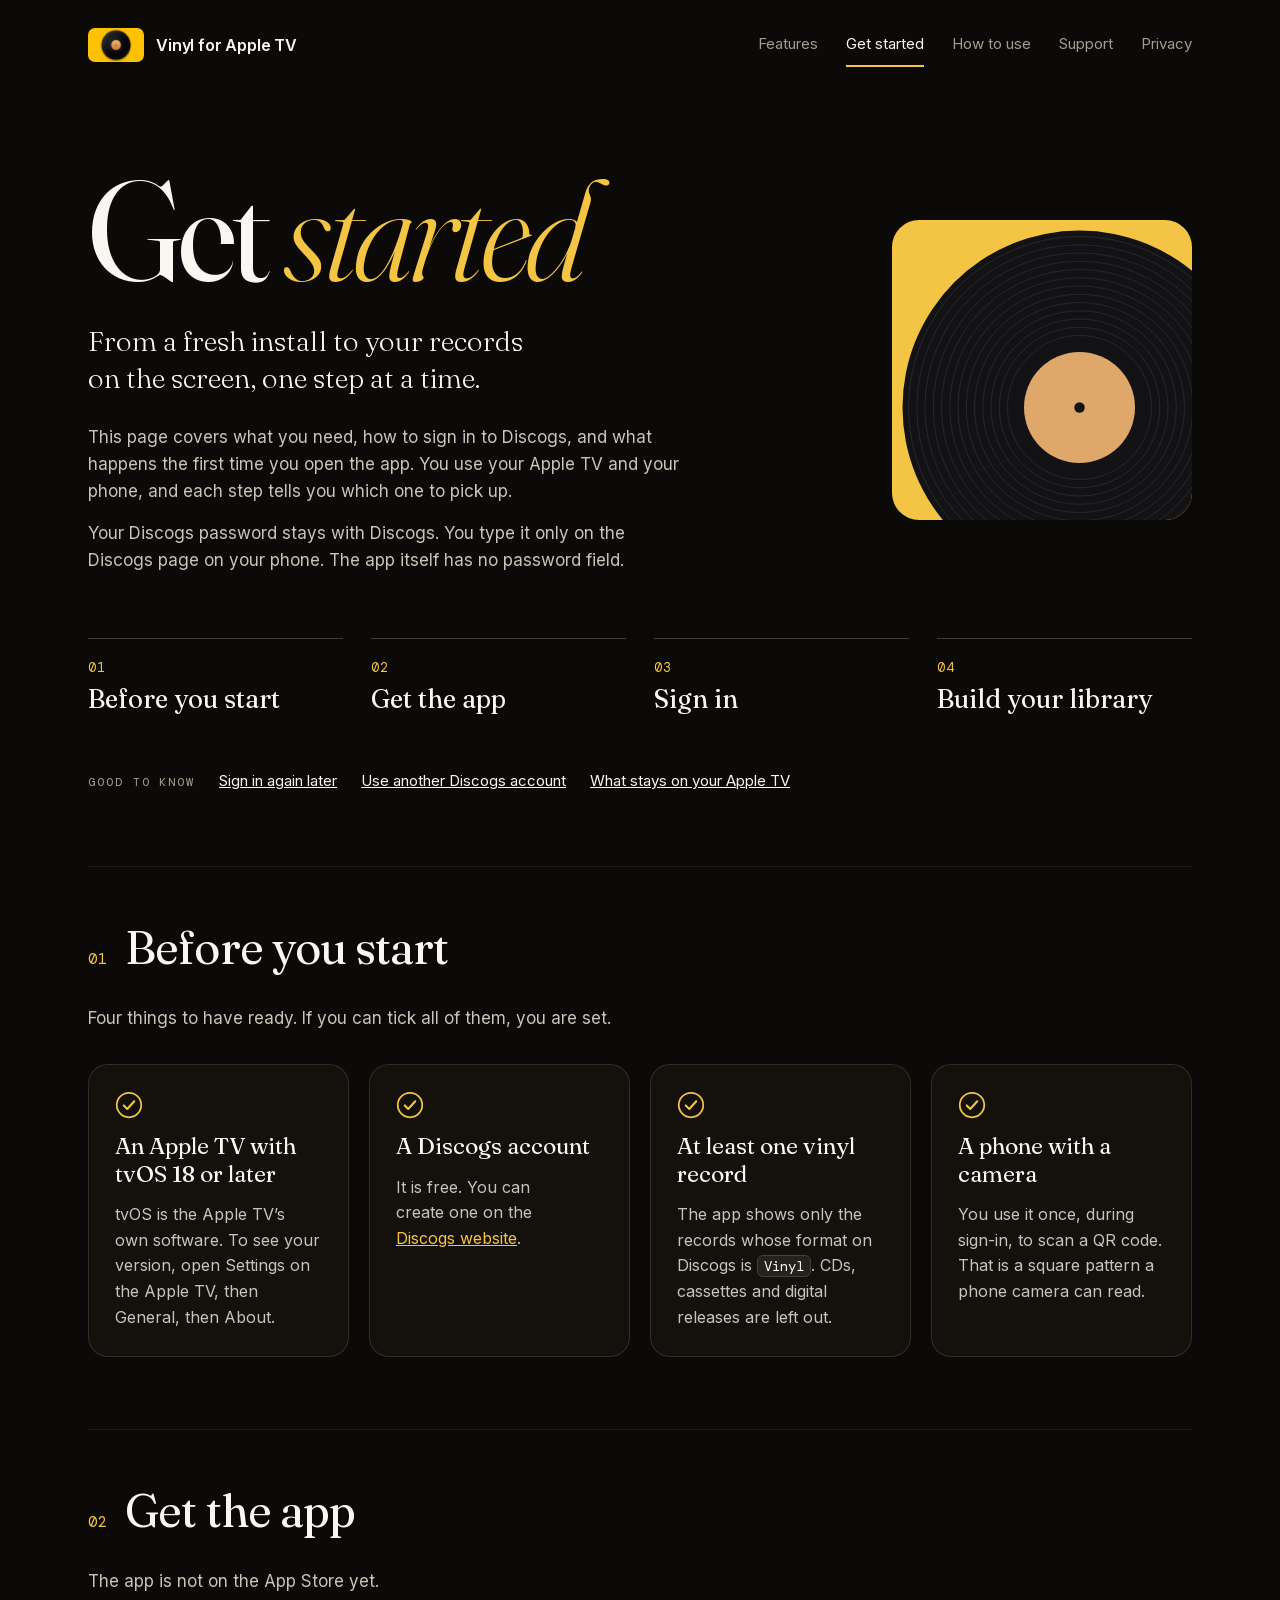
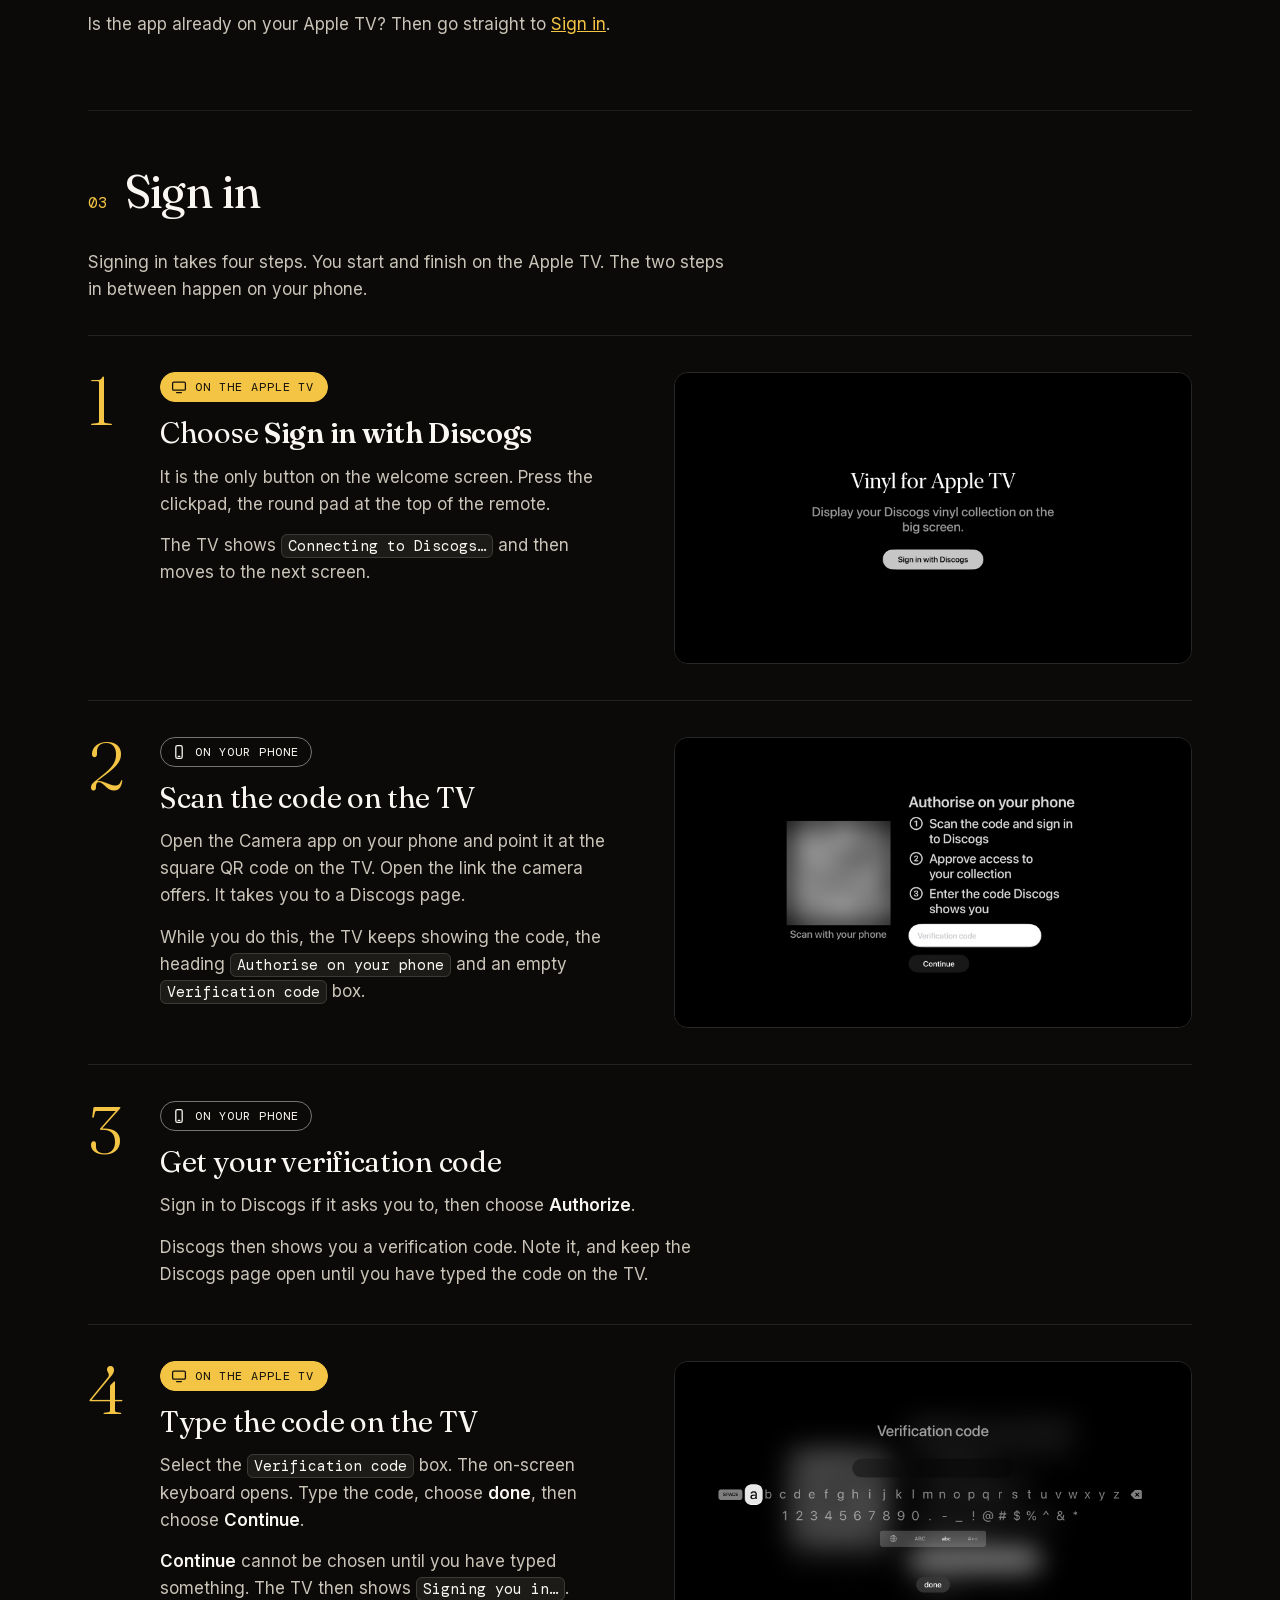
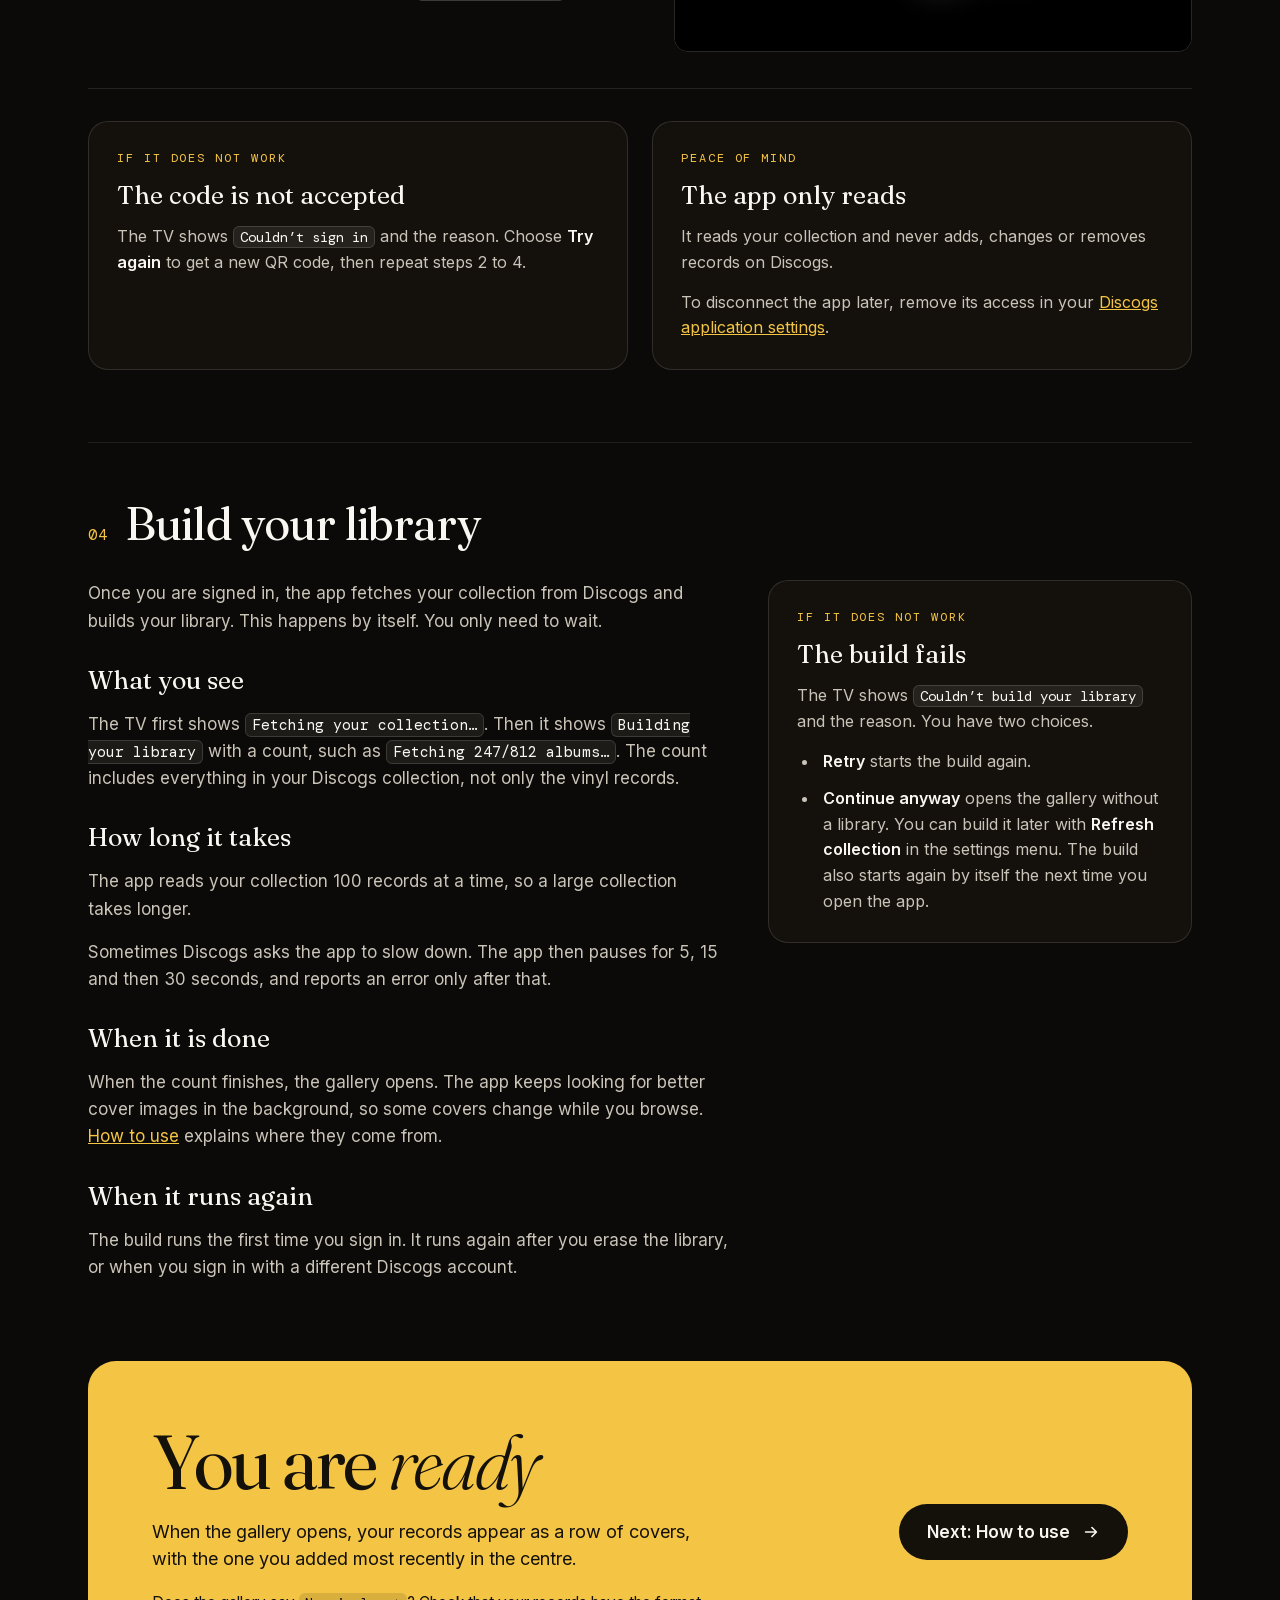
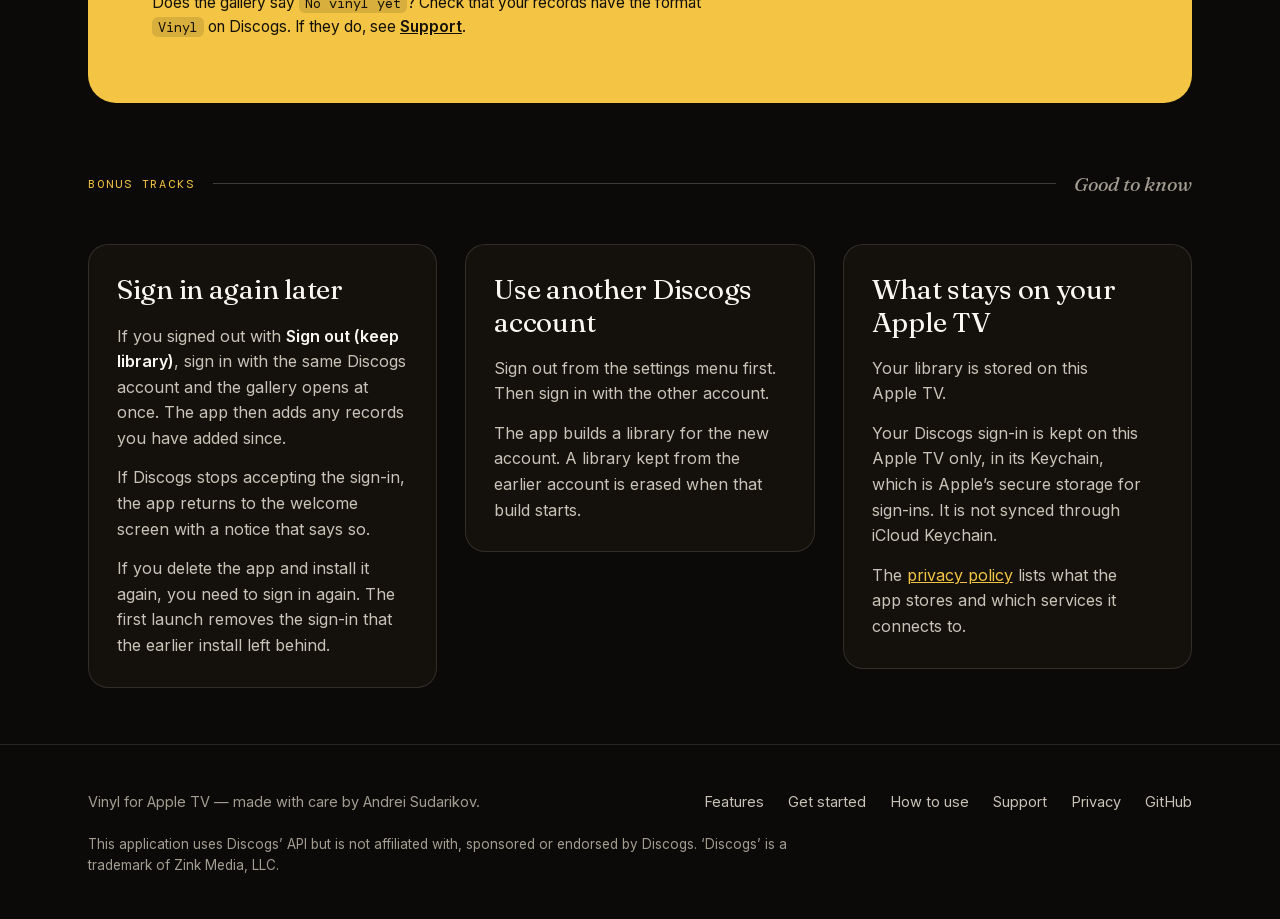
==== commit 3a647abc: "Self-host fonts, match remote drawings, fix Support labels - Self-host Fraunces, Inter and DM Mono (" ====
--- a/docs/get-started.html
+++ b/docs/get-started.html
@@ -12,9 +12,6 @@
   <meta property="og:type" content="website">
   <link rel="icon" type="image/png" href="assets/icon.png">
   <link rel="apple-touch-icon" href="assets/icon.png">
-  <link rel="preconnect" href="https://fonts.googleapis.com">
-  <link rel="preconnect" href="https://fonts.gstatic.com" crossorigin>
-  <link rel="stylesheet" href="https://fonts.googleapis.com/css2?family=DM+Mono:wght@400;500&amp;family=Fraunces:ital,opsz,wght@0,9..144,300..600;1,9..144,300..600&amp;family=Inter:wght@400;500;600&amp;display=swap">
   <link rel="stylesheet" href="styles.css">
 </head>
 <body>
--- a/docs/styles.css
+++ b/docs/styles.css
@@ -1,6 +1,54 @@
 /* Vinyl for Apple TV — site styles ("liner notes" design).
    One class per component part; layouts are fluid (flex-wrap and auto-fit grids),
    so there are no breakpoints. */
+
+/* Self-hosted fonts: Fraunces, Inter and DM Mono, latin subsets, SIL Open Font License
+   (see assets/fonts/OFL-*.txt). Inter is a variable font, so one file covers 400 to 600. */
+
+@font-face {
+  font-family: 'DM Mono';
+  font-style: normal;
+  font-weight: 400;
+  font-display: swap;
+  src: url(assets/fonts/dm-mono-400.woff2) format('woff2');
+  unicode-range: U+0000-00FF, U+0131, U+0152-0153, U+02BB-02BC, U+02C6, U+02DA, U+02DC, U+0304, U+0308, U+0329, U+2000-206F, U+20AC, U+2122, U+2191, U+2193, U+2212, U+2215, U+FEFF, U+FFFD;
+}
+
+@font-face {
+  font-family: 'DM Mono';
+  font-style: normal;
+  font-weight: 500;
+  font-display: swap;
+  src: url(assets/fonts/dm-mono-500.woff2) format('woff2');
+  unicode-range: U+0000-00FF, U+0131, U+0152-0153, U+02BB-02BC, U+02C6, U+02DA, U+02DC, U+0304, U+0308, U+0329, U+2000-206F, U+20AC, U+2122, U+2191, U+2193, U+2212, U+2215, U+FEFF, U+FFFD;
+}
+
+@font-face {
+  font-family: 'Fraunces';
+  font-style: normal;
+  font-weight: 300 600;
+  font-display: swap;
+  src: url(assets/fonts/fraunces-normal.woff2) format('woff2');
+  unicode-range: U+0000-00FF, U+0131, U+0152-0153, U+02BB-02BC, U+02C6, U+02DA, U+02DC, U+0304, U+0308, U+0329, U+2000-206F, U+20AC, U+2122, U+2191, U+2193, U+2212, U+2215, U+FEFF, U+FFFD;
+}
+
+@font-face {
+  font-family: 'Fraunces';
+  font-style: italic;
+  font-weight: 300 600;
+  font-display: swap;
+  src: url(assets/fonts/fraunces-italic.woff2) format('woff2');
+  unicode-range: U+0000-00FF, U+0131, U+0152-0153, U+02BB-02BC, U+02C6, U+02DA, U+02DC, U+0304, U+0308, U+0329, U+2000-206F, U+20AC, U+2122, U+2191, U+2193, U+2212, U+2215, U+FEFF, U+FFFD;
+}
+
+@font-face {
+  font-family: 'Inter';
+  font-style: normal;
+  font-weight: 400 600;
+  font-display: swap;
+  src: url(assets/fonts/inter.woff2) format('woff2');
+  unicode-range: U+0000-00FF, U+0131, U+0152-0153, U+02BB-02BC, U+02C6, U+02DA, U+02DC, U+0304, U+0308, U+0329, U+2000-206F, U+20AC, U+2122, U+2191, U+2193, U+2212, U+2215, U+FEFF, U+FFFD;
+}
 
 :root {
   --ink: #0B0A08;          /* page ground */
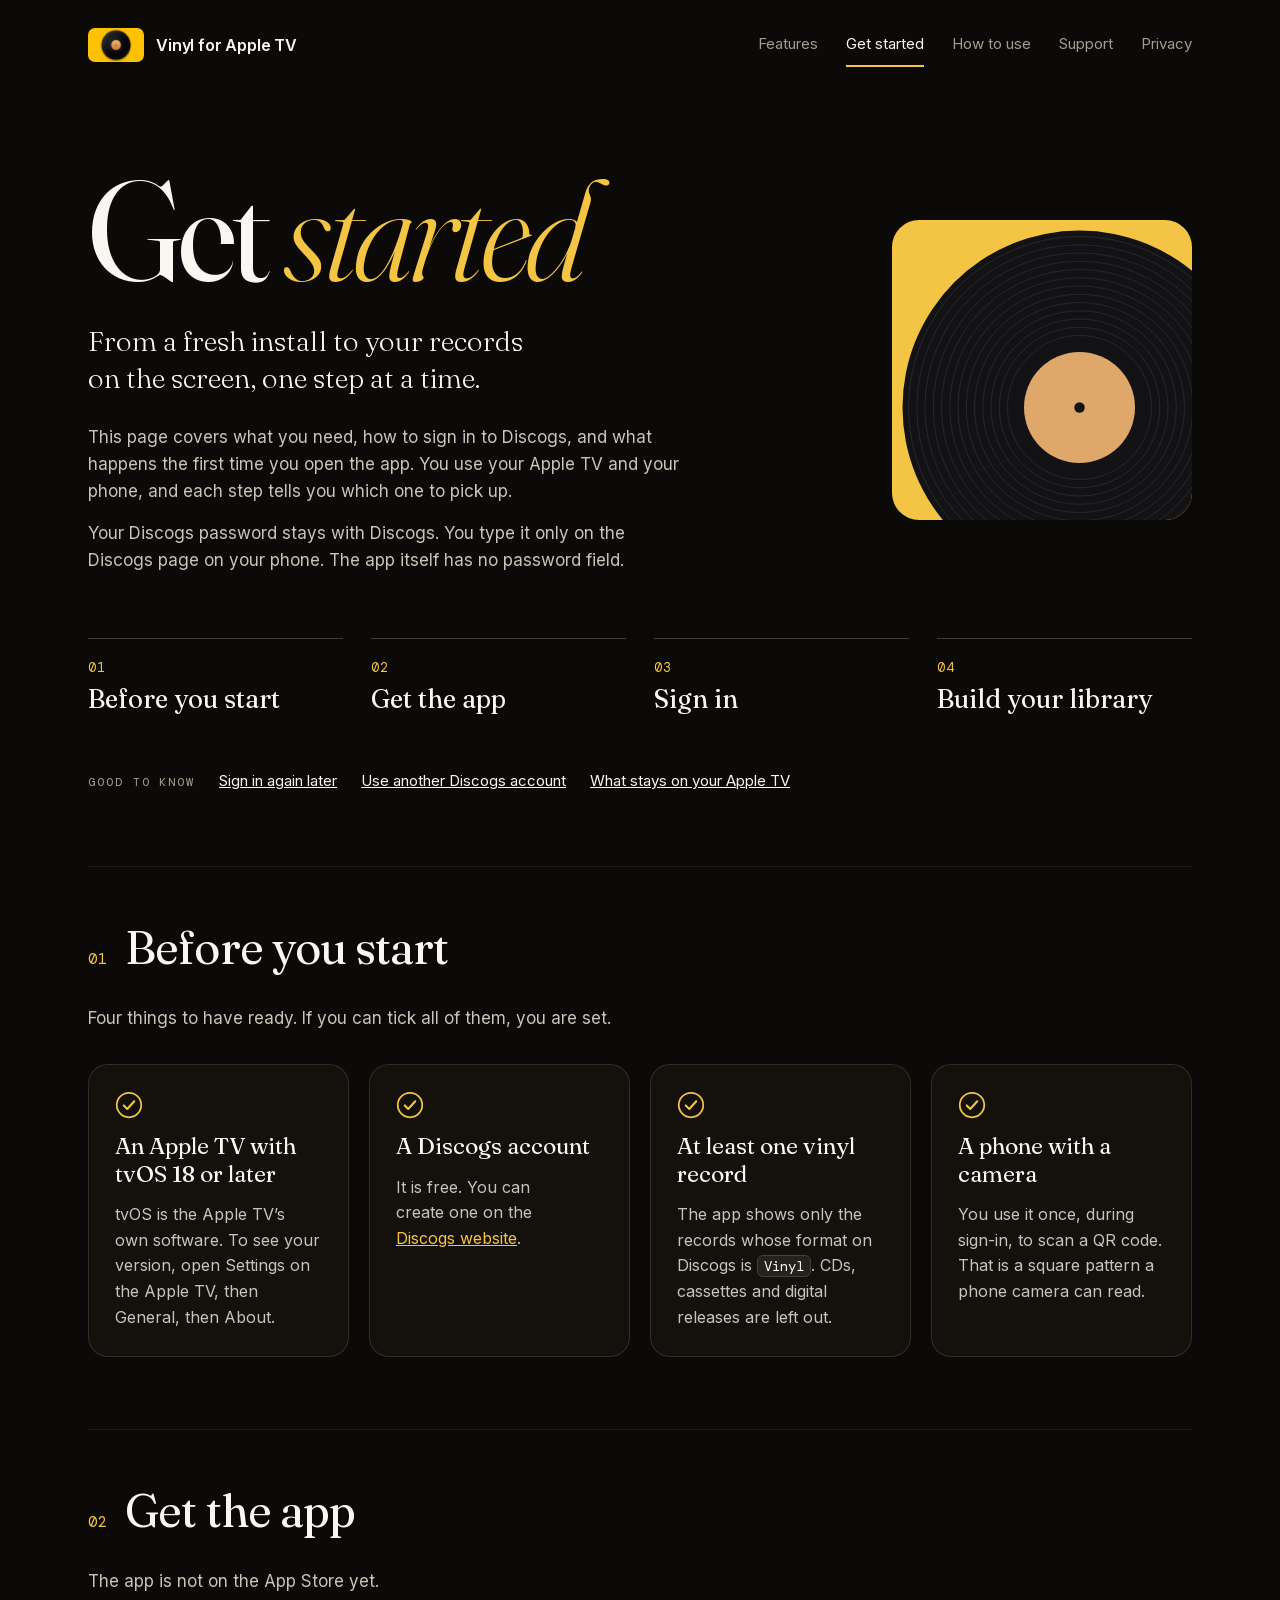
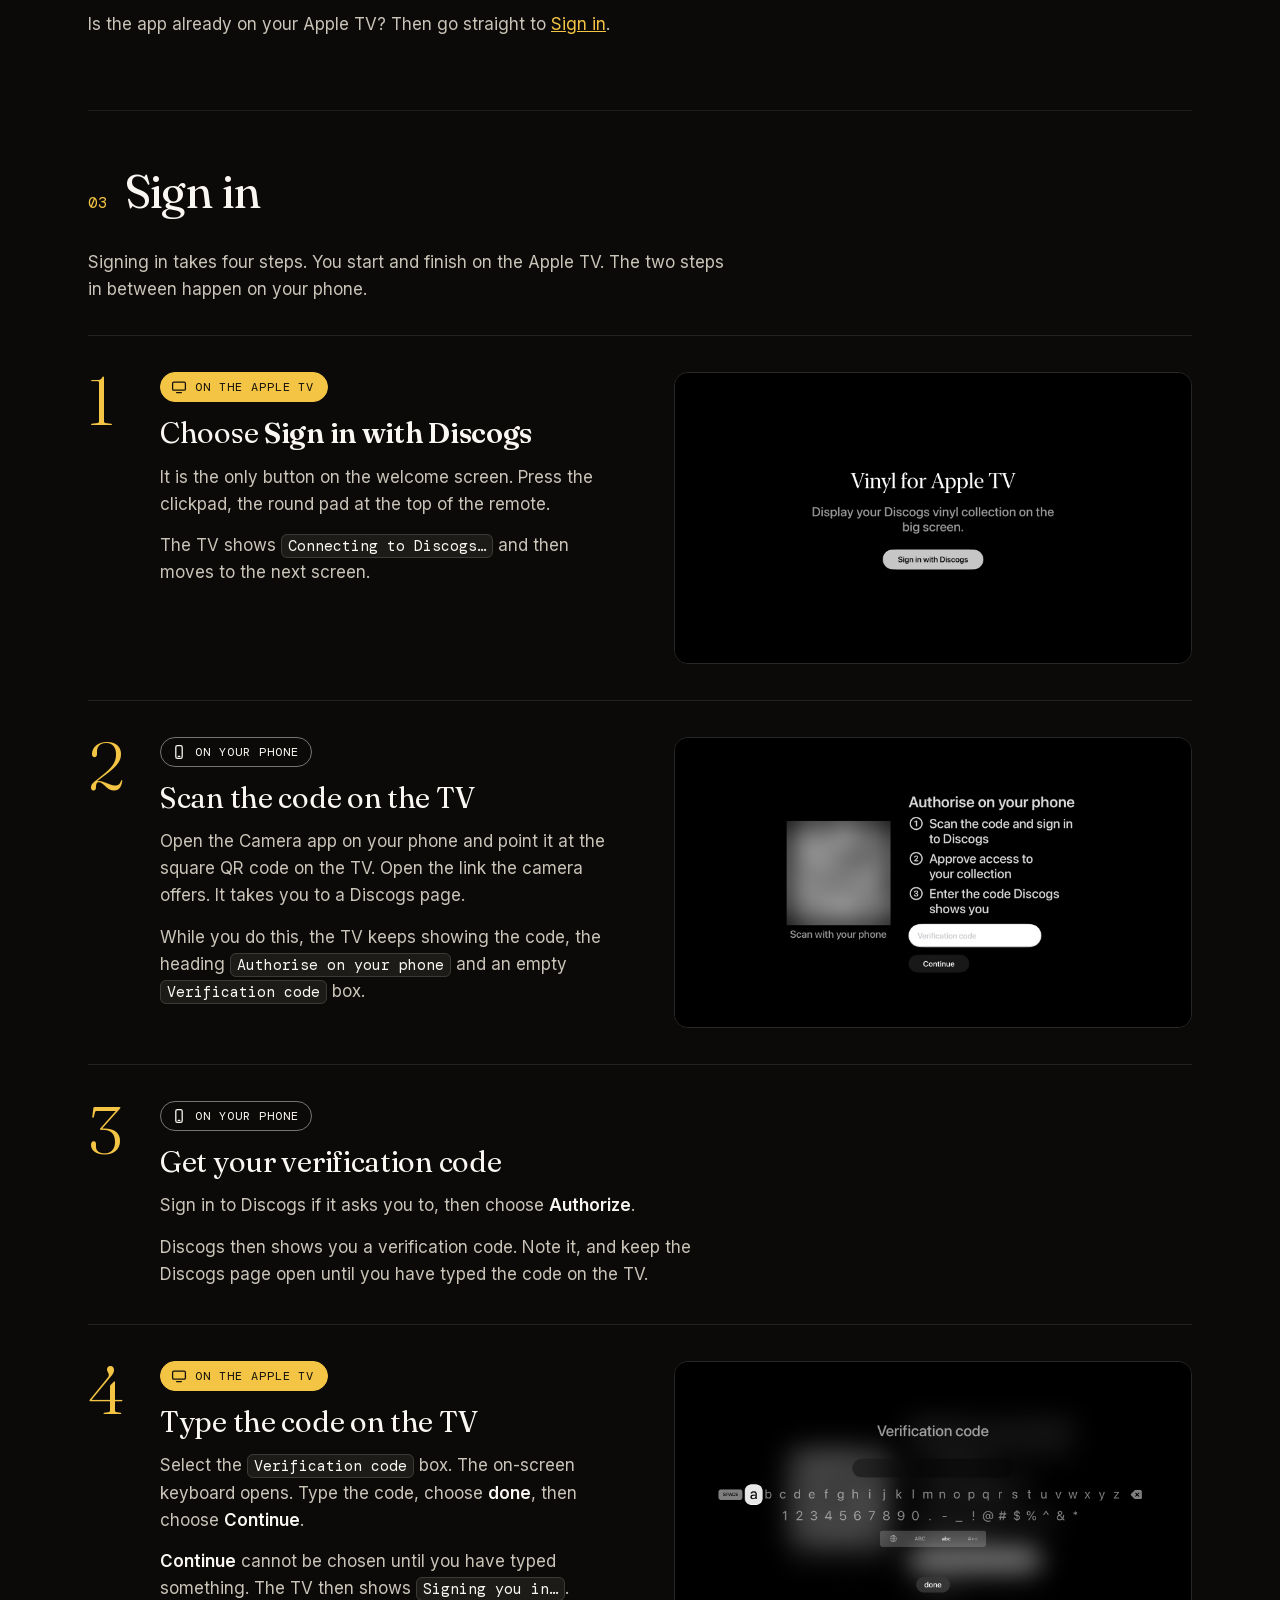
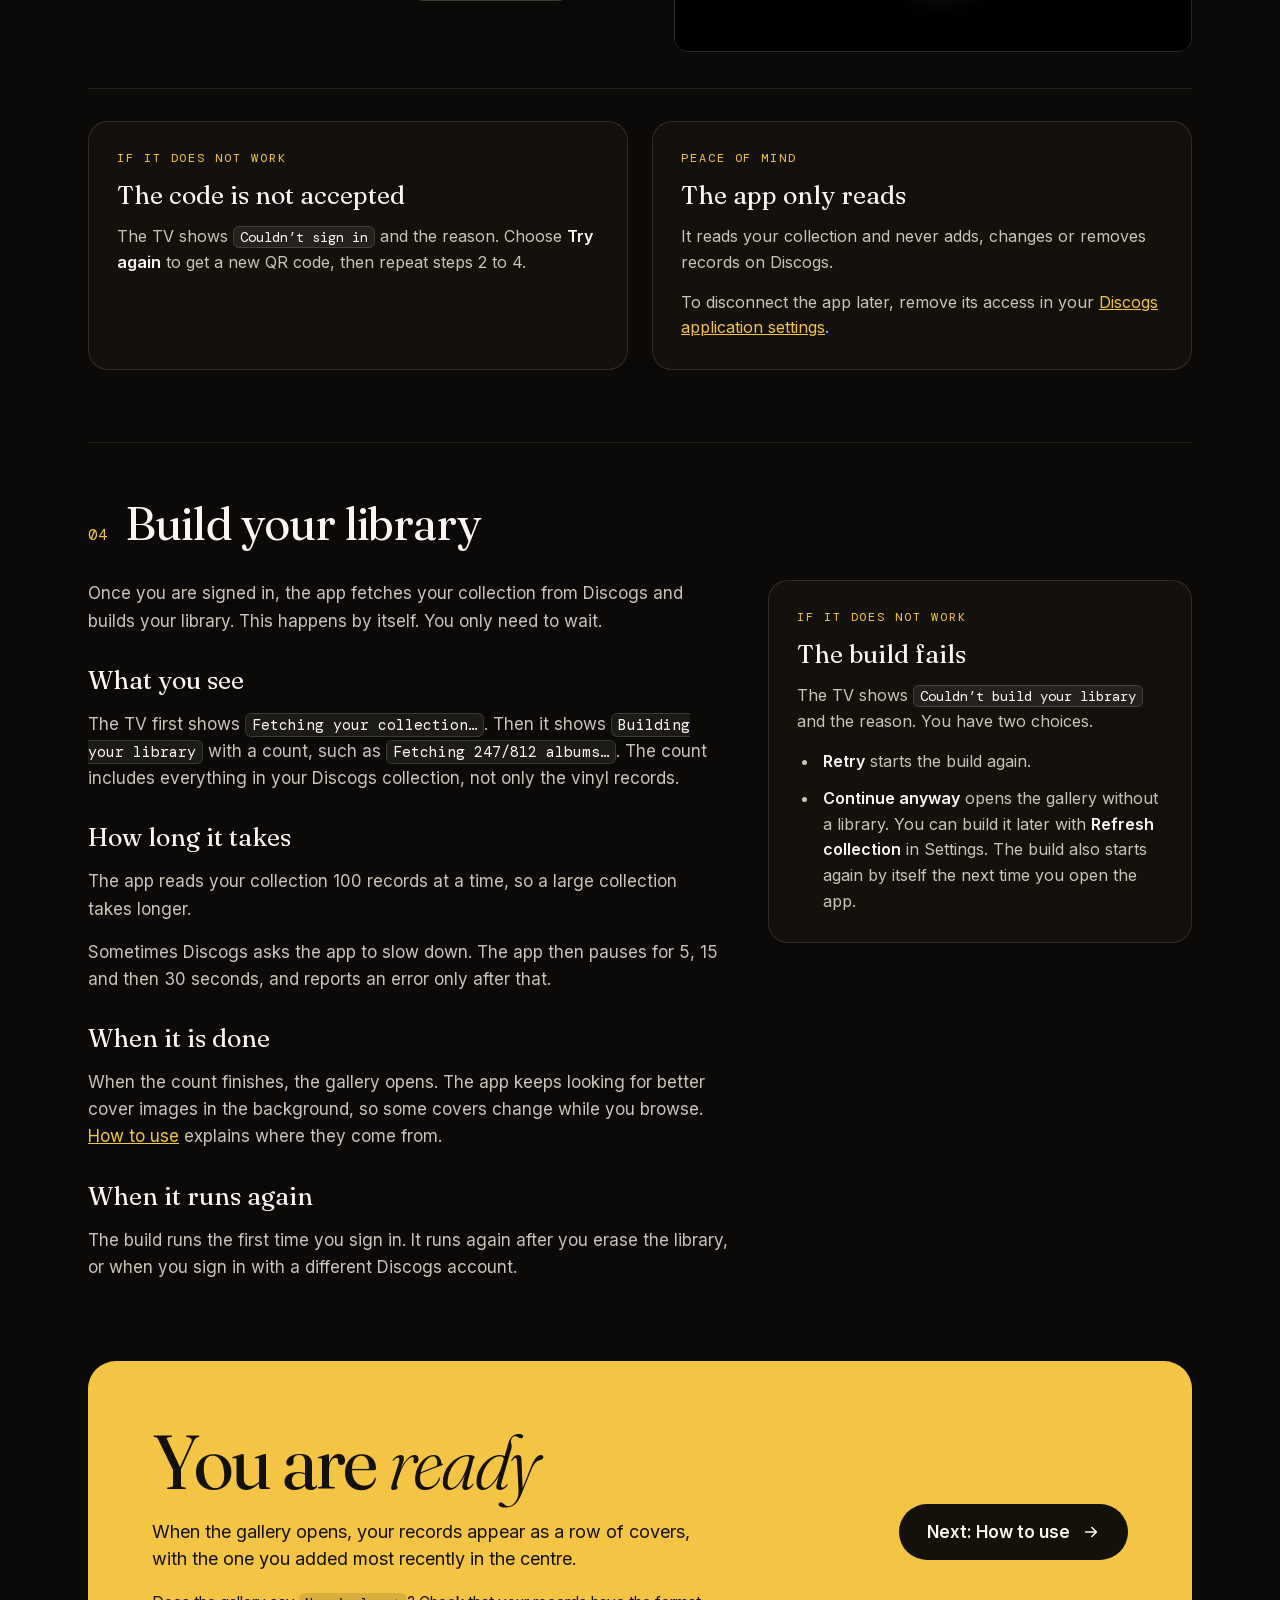
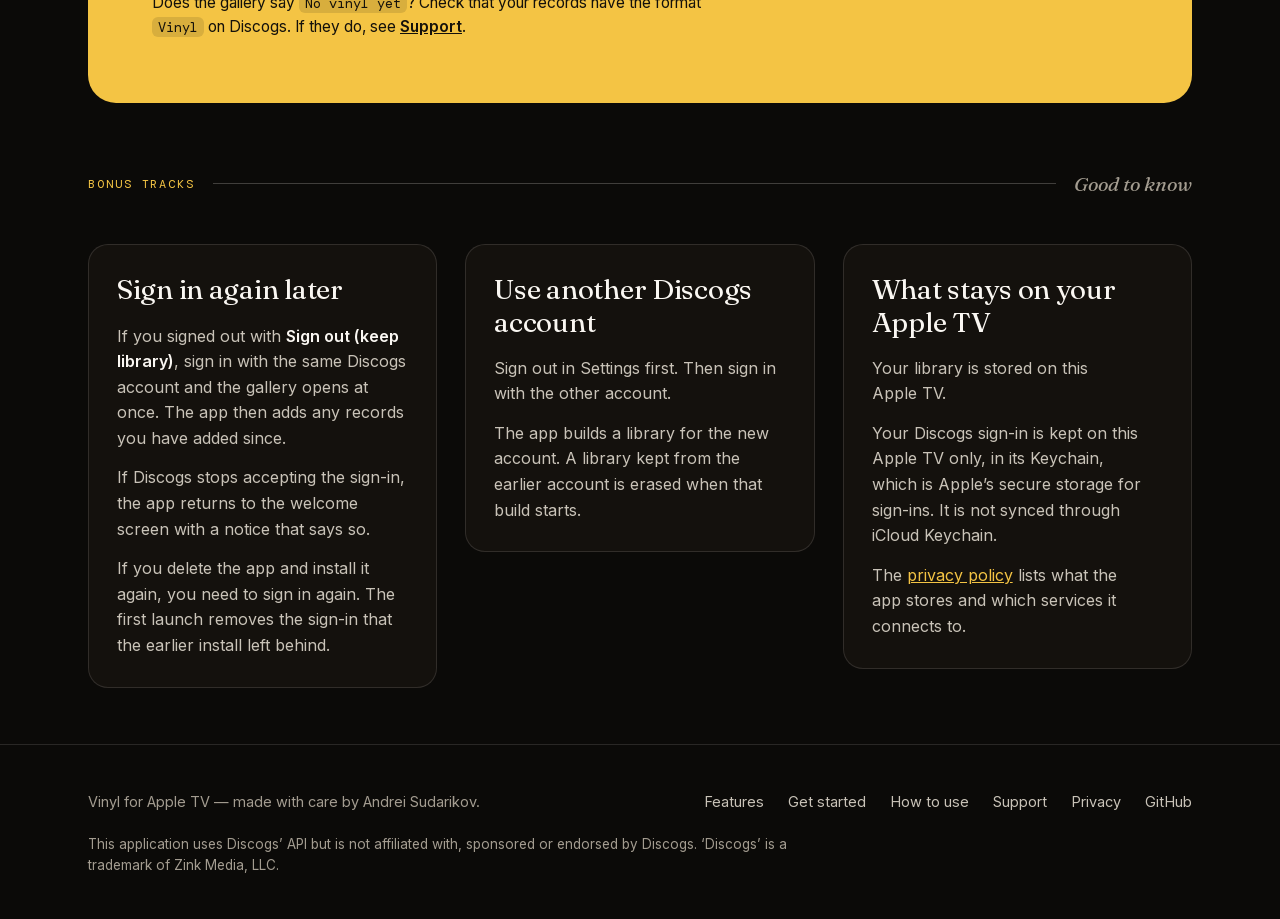
==== commit 83a5d452: "Website: the guide follows the redesign, with new screenshots Brings the site's pages in line with t" ====
--- a/docs/get-started.html
+++ b/docs/get-started.html
@@ -149,7 +149,7 @@
 <p class="text-sm">The TV shows <code class="ui-value">Couldn’t build your library</code> and the reason. You have two choices.</p>
 <ul class="options">
 <li class="options__item"><strong class="ui-name">Retry</strong> starts the build again.</li>
-<li class="options__item"><strong class="ui-name">Continue anyway</strong> opens the gallery without a library. You can build it later with <strong class="ui-name">Refresh collection</strong> in the settings menu. The build also starts again by itself the next time you open the app.</li>
+<li class="options__item"><strong class="ui-name">Continue anyway</strong> opens the gallery without a library. You can build it later with <strong class="ui-name">Refresh collection</strong> in Settings. The build also starts again by itself the next time you open the app.</li>
 </ul>
 </aside>
 </div>
@@ -172,7 +172,7 @@
 </section>
 <section id="another-account" class="card">
 <h2 class="card__title">Use another Discogs account</h2>
-<p class="text-sm">Sign out from the settings menu first. Then sign in with the other account.</p>
+<p class="text-sm">Sign out in Settings first. Then sign in with the other account.</p>
 <p class="text-sm">The app builds a library for the new account. A library kept from the earlier account is erased when that build starts.</p>
 </section>
 <section id="what-stays-on-your-apple-tv" class="card">
--- a/docs/styles.css
+++ b/docs/styles.css
@@ -937,6 +937,15 @@
   border: 1px solid rgba(250, 247, 242, 0.14);
   border-radius: 6px;
   padding: 1px 6px;
+  color: var(--text);
+}
+
+/* --- back-glyph: the Back button, drawn inline in the text --- */
+.back-glyph {
+  display: inline-block;
+  width: 1.3em;
+  height: 1.3em;
+  vertical-align: -0.3em;
   color: var(--text);
 }
 
